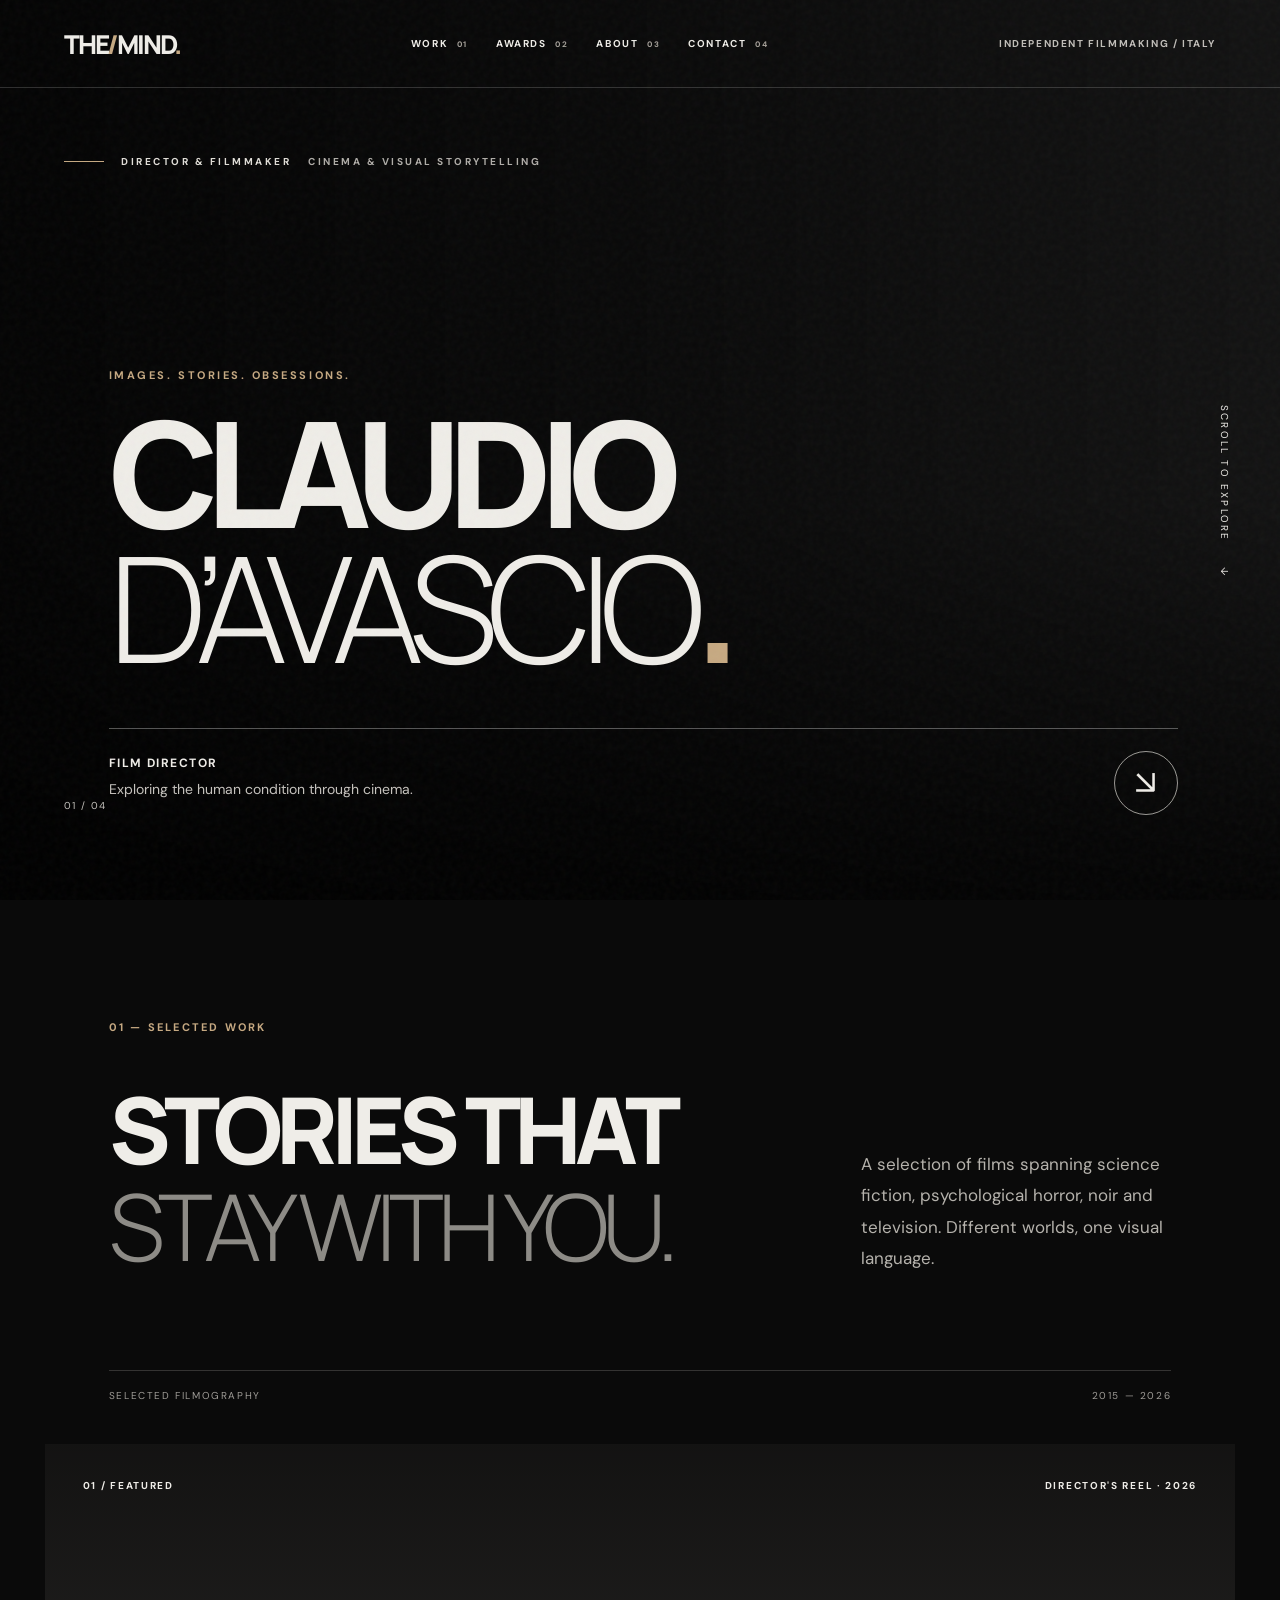
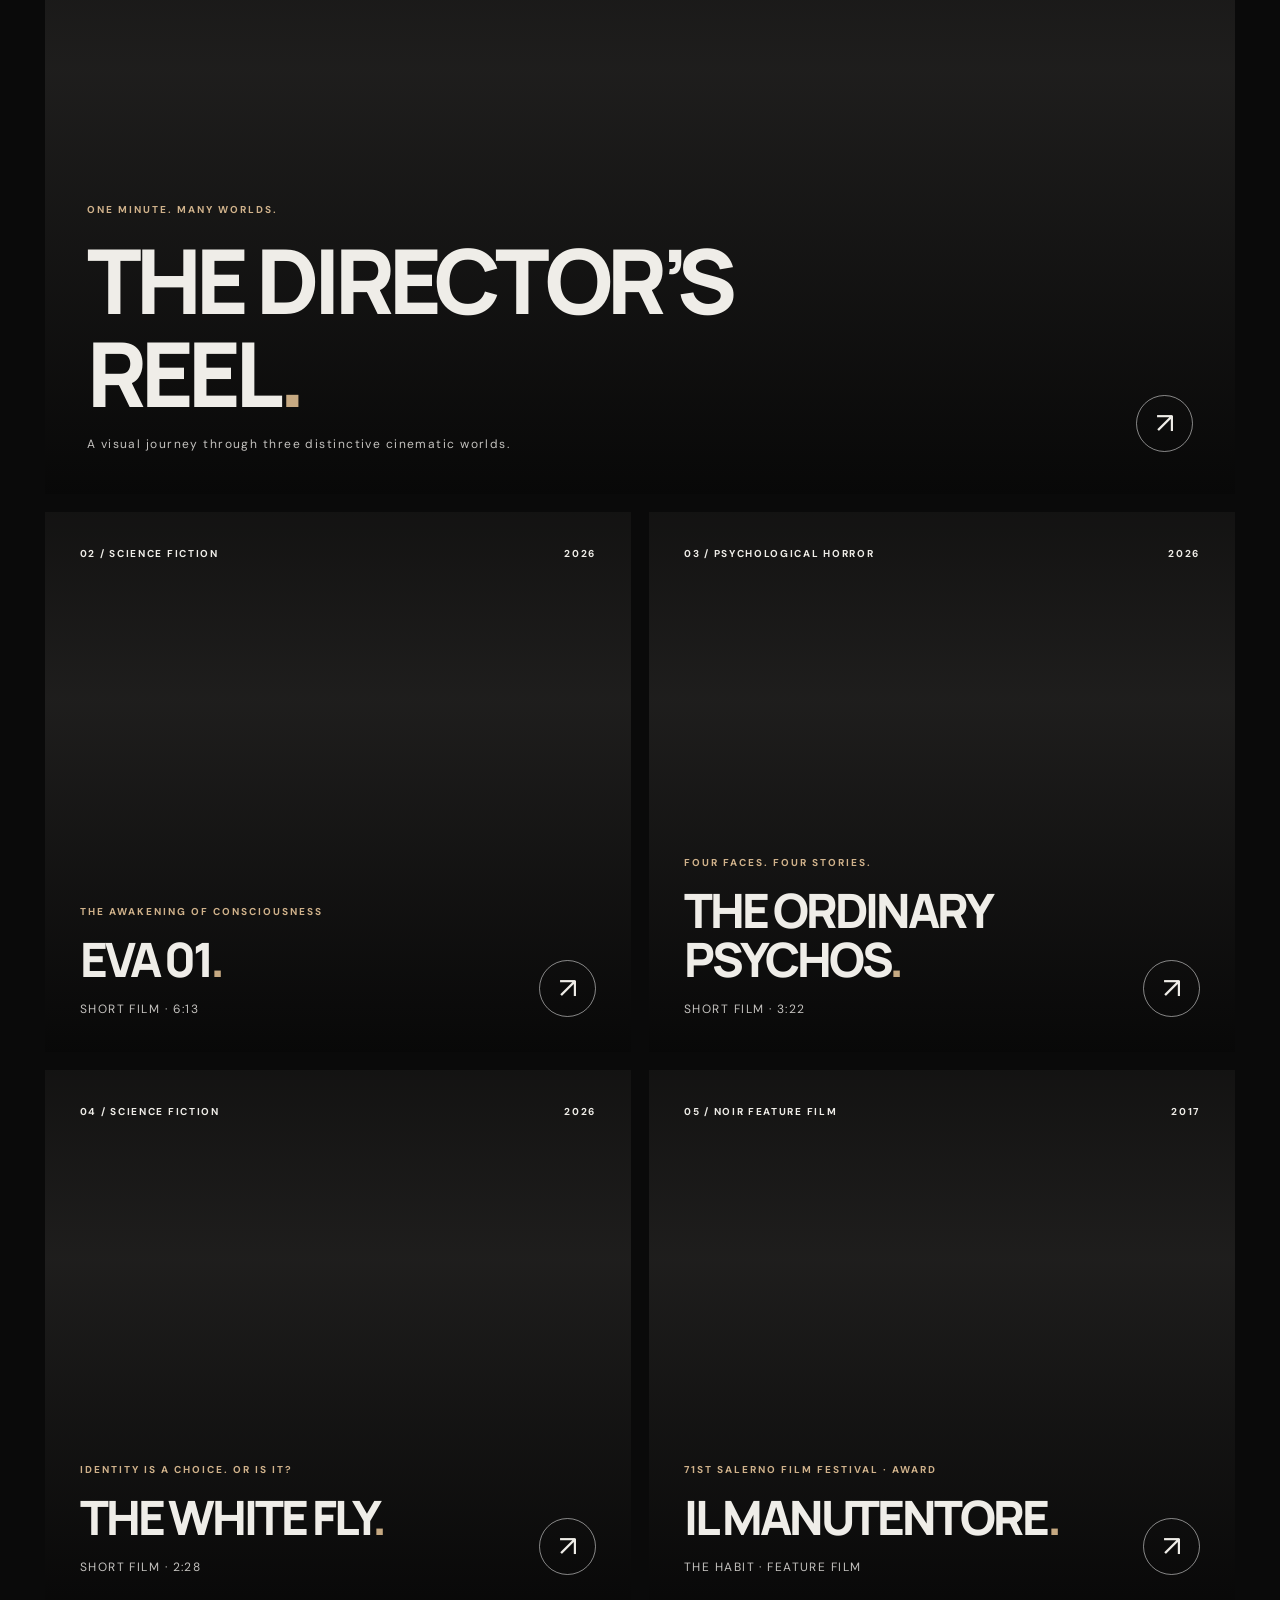
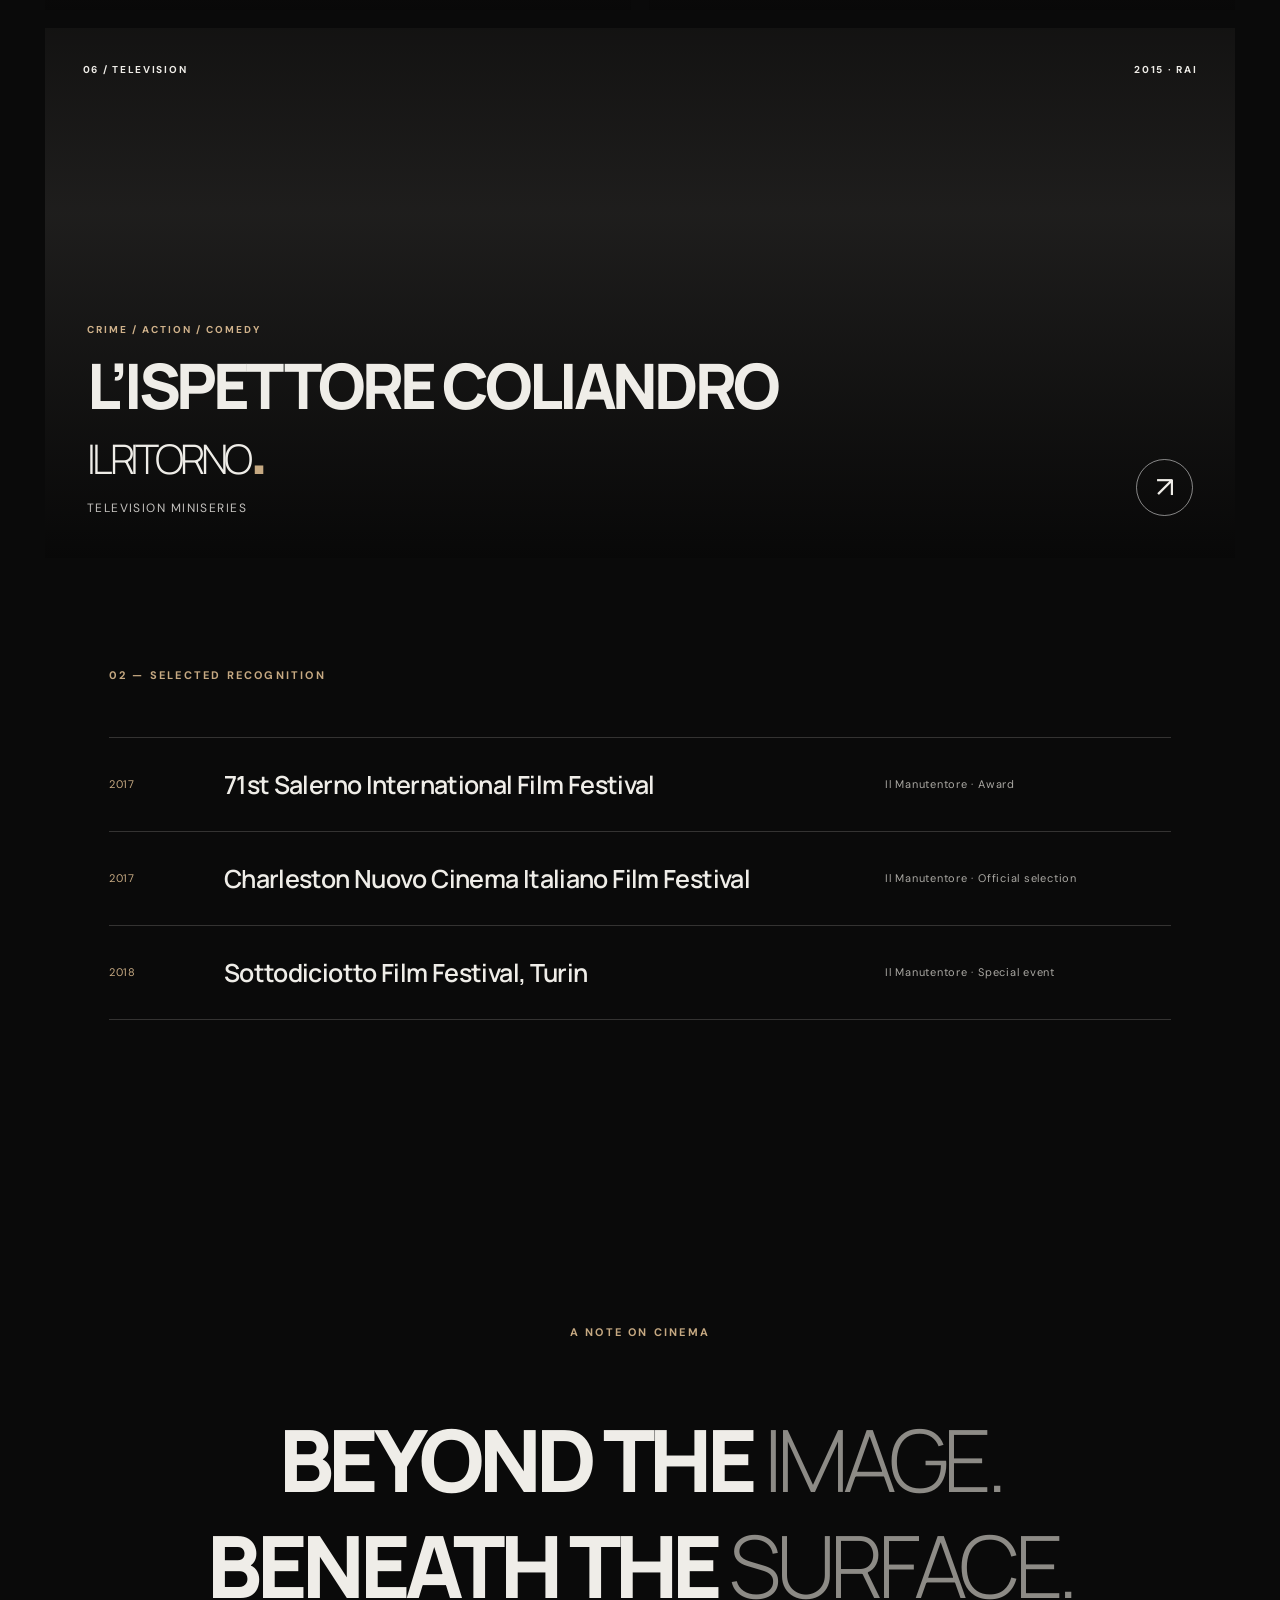
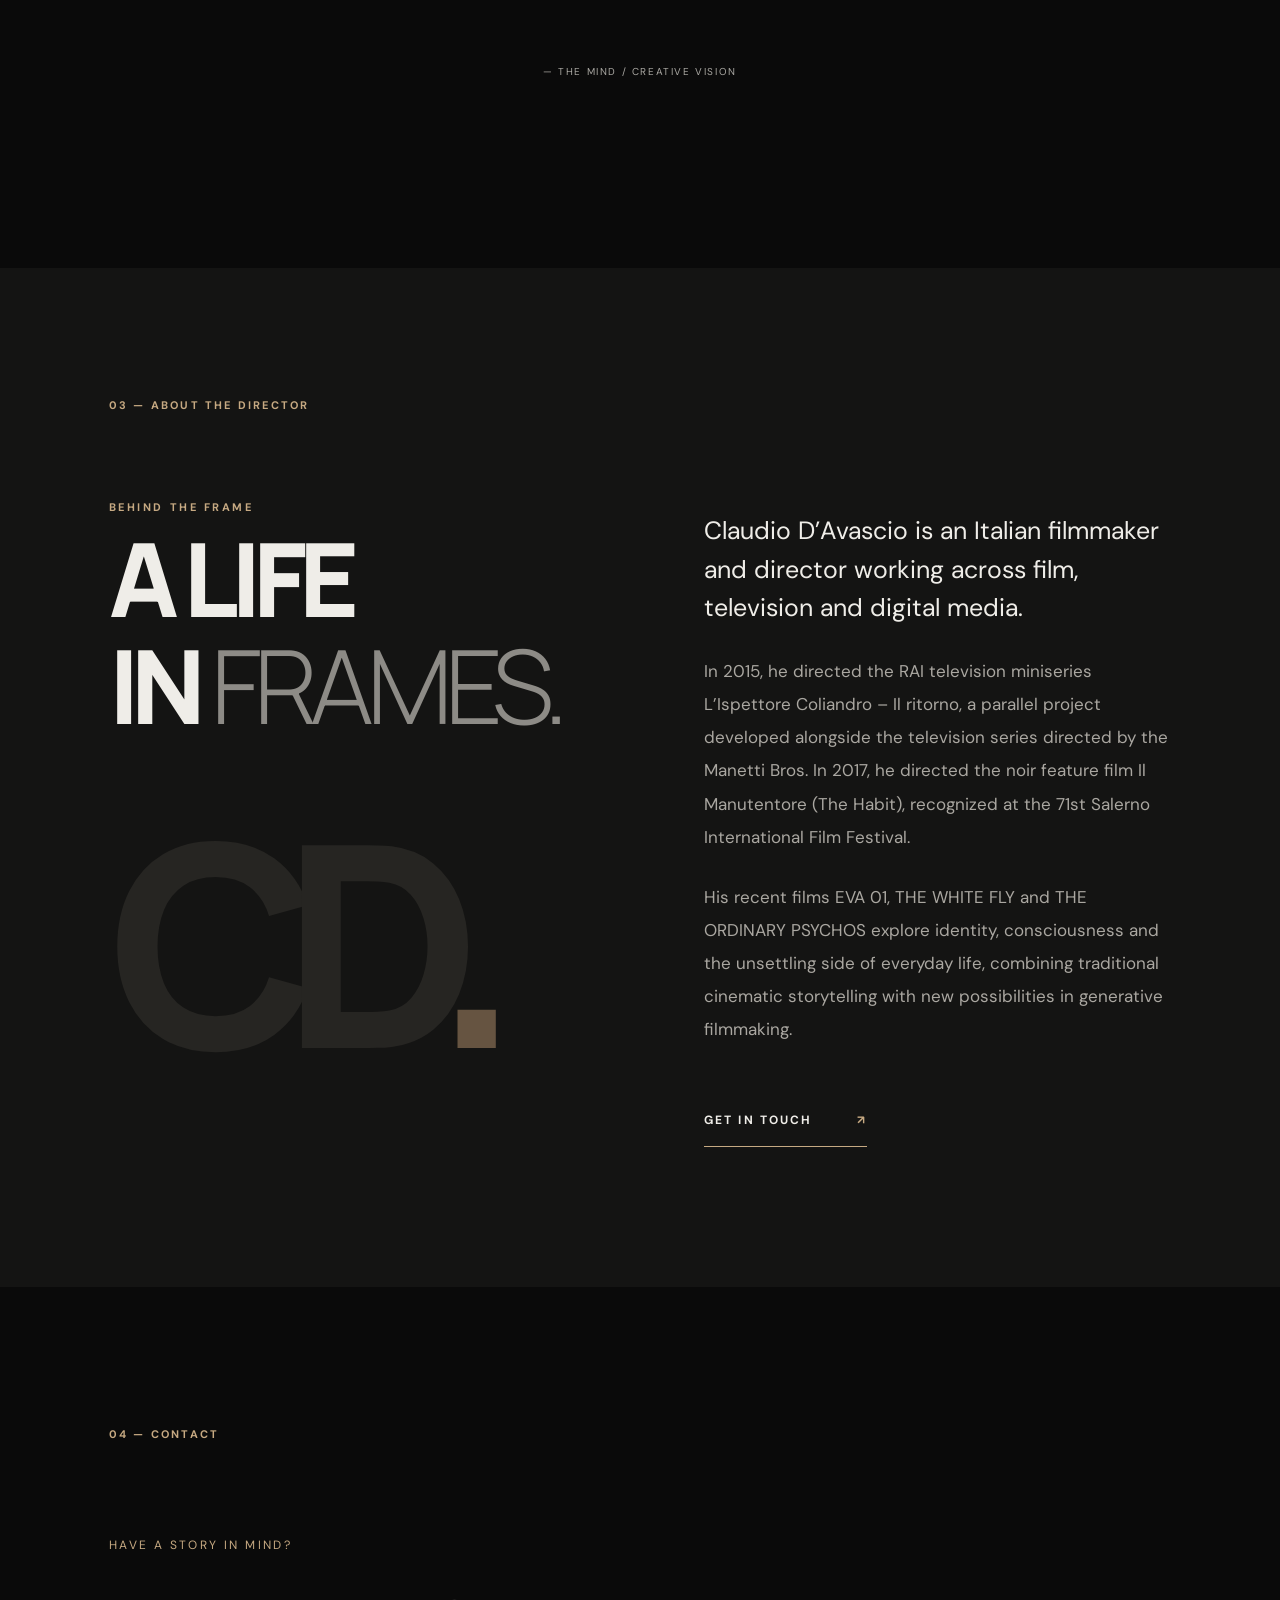
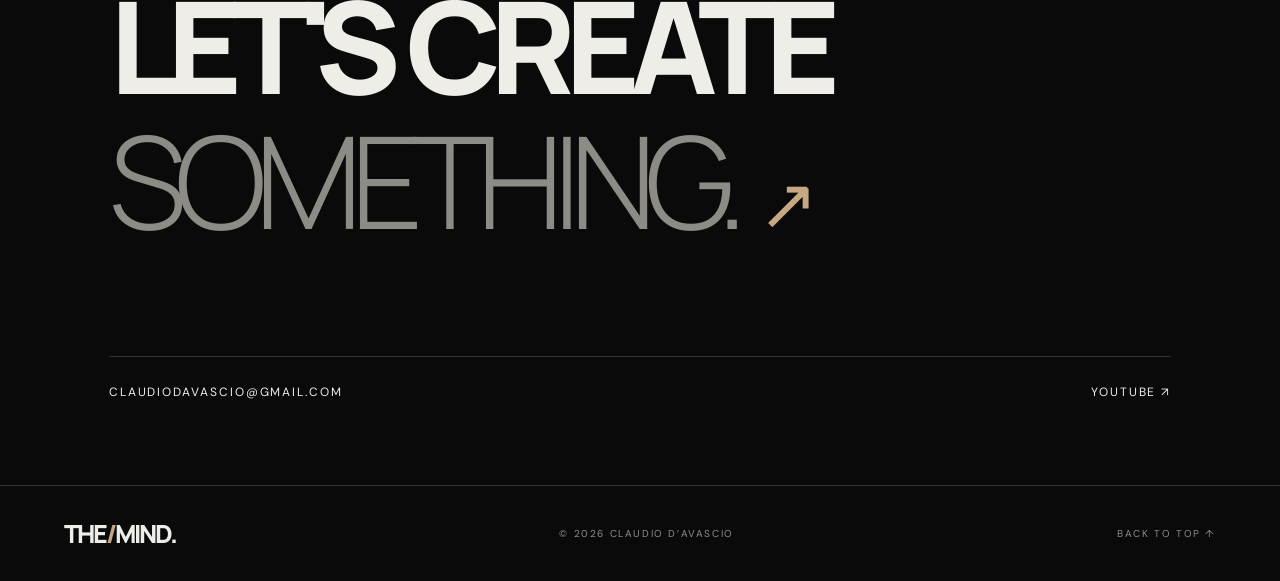
==== index.html @ c4e7673d "Update index.html" ====
<!doctype html>
<html lang="en">
<head>
  <meta charset="utf-8" />
  <meta name="viewport" content="width=device-width, initial-scale=1" />
  <meta name="theme-color" content="#0b0b0b" />
  <meta name="description" content="Claudio D'Avascio — Italian film director. Selected work in film, television and cinematic storytelling." />
  <title>Claudio D'Avascio — Film Director | THE MIND</title>
  <link rel="preconnect" href="https://fonts.googleapis.com" />
  <link rel="preconnect" href="https://fonts.gstatic.com" crossorigin />
  <link href="https://fonts.googleapis.com/css2?family=DM+Sans:wght@300;400;500;600;700&family=Manrope:wght@300;400;500;600;700;800&display=swap" rel="stylesheet" />
  <link rel="stylesheet" href="styles.css" />
  <meta property="og:type" content="website" />
  <meta property="og:title" content="THE MIND — Claudio D'Avascio" />
  <meta property="og:description" content="Independent filmmaking. Selected films and director's reel." />
</head>
<body>
  <div class="grain" aria-hidden="true"></div>
  <header class="site-header" id="top">
    <a class="brand" href="#top" aria-label="Claudio D'Avascio home">THE<span class="brand-mark">/</span>MIND<span class="brand-dot">.</span></a>
    <button class="menu-toggle" aria-label="Open navigation" aria-expanded="false"><span></span><span></span></button>
    <nav class="navigation" aria-label="Main navigation">
      <a href="#work">WORK <span>01</span></a>
      <a href="#recognition">AWARDS <span>02</span></a>
      <a href="#about">ABOUT <span>03</span></a>
      <a href="#contact">CONTACT <span>04</span></a>
    </nav>
    <span class="header-note">INDEPENDENT FILMMAKING / ITALY</span>
  </header>

  <main>
    <section class="hero" aria-labelledby="hero-title">
      <div class="hero-image" data-frame="eva-hero" role="img" aria-label="Frame from EVA 01, a science fiction short film"></div>
      <div class="hero-shade"></div>
      <div class="hero-eyebrow"><span class="line"></span> DIRECTOR & FILMMAKER <span class="eyebrow-year">CINEMA &amp; VISUAL STORYTELLING</span></div>
      <div class="hero-content">
        <p class="hero-kicker reveal">IMAGES. STORIES. OBSESSIONS.</p>
        <h1 id="hero-title" class="reveal">CLAUDIO<br><span>D’AVASCIO</span><i class="hero-period">.</i></h1>
        <div class="hero-bottom reveal">
          <p>FILM DIRECTOR<br><span>Exploring the human condition through cinema.</span></p>
          <a class="circle-link" href="#work" aria-label="Explore selected work">↘</a>
        </div>
      </div>
      <div class="hero-side">SCROLL TO EXPLORE <span>↓</span></div>
      <div class="hero-count">01 / 04</div>
    </section>

    <section class="intro section-pad" id="work">
      <div class="section-index">01 — SELECTED WORK</div>
      <div class="intro-layout">
        <h2 class="big-heading reveal">STORIES THAT<br><em>STAY WITH YOU.</em></h2>
        <p class="intro-copy reveal">A selection of films spanning science fiction, psychological horror, noir and television. Different worlds, one visual language.</p>
      </div>
      <div class="section-meta"><span>SELECTED FILMOGRAPHY</span><span>2015 — 2026</span></div>
    </section>

    <section class="projects" aria-label="Selected films">
      <a class="feature project" data-frame="reel" href="project.html?film=reel" style="--project-image:url('https://i.ytimg.com/vi/iC3-OGKNtAc/maxresdefault.jpg')">
        <div class="project-background"></div>
        <div class="project-overlay"></div>
        <div class="project-top"><span>01 / FEATURED</span><span>DIRECTOR'S REEL · 2026</span></div>
        <div class="project-info">
          <div>
            <span class="project-kicker">ONE MINUTE. MANY WORLDS.</span>
            <h3>THE DIRECTOR’S<br>REEL<span class="project-dot">.</span></h3>
            <p>A visual journey through three distinctive cinematic worlds.</p>
          </div>
          <span class="project-arrow">↗</span>
        </div>
      </a>

      <div class="project-grid">
        <a class="project tile" data-frame="eva-01" href="project.html?film=eva-01" style="--project-image:url('https://i.ytimg.com/vi/UJkLkgeQr0c/maxresdefault.jpg')">
          <div class="project-background"></div><div class="project-overlay"></div>
          <div class="project-top"><span>02 / SCIENCE FICTION</span><span>2026</span></div>
          <div class="project-info"><div><span class="project-kicker">THE AWAKENING OF CONSCIOUSNESS</span><h3>EVA 01<span class="project-dot">.</span></h3><p>SHORT FILM · 6:13</p></div><span class="project-arrow">↗</span></div>
        </a>
        <a class="project tile" data-frame="ordinary-psychos" href="project.html?film=ordinary-psychos" style="--project-image:url('https://i.ytimg.com/vi/dPsmi55fd2c/maxresdefault.jpg')">
          <div class="project-background"></div><div class="project-overlay"></div>
          <div class="project-top"><span>03 / PSYCHOLOGICAL HORROR</span><span>2026</span></div>
          <div class="project-info"><div><span class="project-kicker">FOUR FACES. FOUR STORIES.</span><h3>THE ORDINARY<br>PSYCHOS<span class="project-dot">.</span></h3><p>SHORT FILM · 3:22</p></div><span class="project-arrow">↗</span></div>
        </a>
        <a class="project tile" data-frame="white-fly" href="project.html?film=white-fly" style="--project-image:url('https://i.ytimg.com/vi/kfrlzXpzdL4/maxresdefault.jpg')">
          <div class="project-background"></div><div class="project-overlay"></div>
          <div class="project-top"><span>04 / SCIENCE FICTION</span><span>2026</span></div>
          <div class="project-info"><div><span class="project-kicker">IDENTITY IS A CHOICE. OR IS IT?</span><h3>THE WHITE<br>FLY<span class="project-dot">.</span></h3><p>SHORT FILM · 2:28</p></div><span class="project-arrow">↗</span></div>
        </a>
        <a class="project tile" data-frame="il-manutentore" href="project.html?film=il-manutentore" style="--project-image:url('https://i.ytimg.com/vi/UzfWXocxFrQ/maxresdefault.jpg')">
          <div class="project-background"></div><div class="project-overlay"></div>
          <div class="project-top"><span>05 / NOIR FEATURE FILM</span><span>2017</span></div>
          <div class="project-info"><div><span class="project-kicker">71ST SALERNO FILM FESTIVAL · AWARD</span><h3>IL MANUTENTORE<span class="project-dot">.</span></h3><p>THE HABIT · FEATURE FILM</p></div><span class="project-arrow">↗</span></div>
        </a>
      </div>

      <a class="project television" data-frame="coliandro" href="project.html?film=coliandro" style="--project-image:url('https://i.ytimg.com/vi/qXTFY7rba8M/maxresdefault.jpg')">
        <div class="project-background"></div><div class="project-overlay"></div>
        <div class="project-top"><span>06 / TELEVISION</span><span>2015 · RAI</span></div>
        <div class="project-info"><div><span class="project-kicker">CRIME / ACTION / COMEDY</span><h3>L’ISPETTORE COLIANDRO<br><small>IL RITORNO</small><span class="project-dot">.</span></h3><p>TELEVISION MINISERIES</p></div><span class="project-arrow">↗</span></div>
      </a>
    </section>

    <section class="recognition section-pad" id="recognition">
      <div class="section-index">02 — SELECTED RECOGNITION</div>
      <div class="recognition-list">
        <div><span>2017</span><strong>71st Salerno International Film Festival</strong><span>Il Manutentore · Award</span></div>
        <div><span>2017</span><strong>Charleston Nuovo Cinema Italiano Film Festival</strong><span>Il Manutentore · Official selection</span></div>
        <div><span>2018</span><strong>Sottodiciotto Film Festival, Turin</strong><span>Il Manutentore · Special event</span></div>
      </div>
    </section>

    <section class="manifesto section-pad">
      <span class="section-index">A NOTE ON CINEMA</span>
      <p class="manifesto-text reveal">BEYOND THE <em>IMAGE.</em><br>BENEATH THE <em>SURFACE.</em></p>
      <div class="manifesto-foot">— THE MIND / CREATIVE VISION</div>
    </section>

    <section class="about section-pad" id="about">
      <div class="section-index">03 — ABOUT THE DIRECTOR</div>
      <div class="about-grid">
        <div>
          <p class="eyebrow">BEHIND THE FRAME</p>
          <h2 class="big-heading reveal">A LIFE<br>IN <em>FRAMES.</em></h2>
          <div class="about-monogram">CD<span>.</span></div>
        </div>
        <div class="about-body reveal">
          <p>Claudio D’Avascio is an Italian filmmaker and director working across film, television and digital media.</p>
          <p>In 2015, he directed the RAI television miniseries <i>L’Ispettore Coliandro – Il ritorno</i>, a parallel project developed alongside the television series directed by the Manetti Bros. In 2017, he directed the noir feature film <i>Il Manutentore (The Habit)</i>, recognized at the 71st Salerno International Film Festival.</p>
          <p>His recent films <i>EVA 01</i>, <i>THE WHITE FLY</i> and <i>THE ORDINARY PSYCHOS</i> explore identity, consciousness and the unsettling side of everyday life, combining traditional cinematic storytelling with new possibilities in generative filmmaking.</p>
          <a class="text-link" href="mailto:claudiodavascio@gmail.com">GET IN TOUCH <span>↗</span></a>
        </div>
      </div>
    </section>

    <section class="contact section-pad" id="contact">
      <div class="section-index">04 — CONTACT</div>
      <p class="contact-kicker">HAVE A STORY IN MIND?</p>
      <a href="mailto:claudiodavascio@gmail.com" class="contact-heading reveal">LET'S CREATE<br><em>SOMETHING.</em><span>↗</span></a>
      <div class="contact-bottom">
        <a href="mailto:claudiodavascio@gmail.com">CLAUDIODAVASCIO@GMAIL.COM</a>
        <a href="https://www.youtube.com/watch?v=iC3-OGKNtAc" target="_blank" rel="noopener noreferrer">YOUTUBE ↗</a>
      </div>
    </section>
  </main>

  <footer>
    <a class="footer-brand" href="#top">THE<span>/</span>MIND.</a>
    <span>© <span id="year">2026</span> CLAUDIO D’AVASCIO</span>
    <a href="#top">BACK TO TOP ↑</a>
  </footer>

  
<script src="image-manager.js"></script>
<script src="script.js"></script>
<script src="cms-home.js"></script>
<script src="typography.js"></script>
</body>
</html>
---- styles.css ----
:root{--bg:#0a0a0a;--text:#efede8;--muted:#aaa8a3;--accent:#c6a982;--line:#343332}*{box-sizing:border-box}html{scroll-behavior:smooth}body{margin:0;background:var(--bg);color:var(--text);font-family:'DM Sans',Arial,sans-serif;-webkit-font-smoothing:antialiased}a{color:inherit;text-decoration:none}button{font:inherit}.grain{pointer-events:none;position:fixed;inset:0;z-index:90;opacity:.15;background-image:url("data:image/svg+xml,%3Csvg viewBox='0 0 180 180' xmlns='http://www.w3.org/2000/svg'%3E%3Cfilter id='n'%3E%3CfeTurbulence type='fractalNoise' baseFrequency='.87' numOctaves='3' stitchTiles='stitch'/%3E%3C/filter%3E%3Crect width='100%25' height='100%25' opacity='.25' filter='url(%23n)'/%3E%3C/svg%3E")}.site-header{height:88px;position:absolute;inset:0 0 auto;z-index:20;display:flex;align-items:center;padding:0 5%;border-bottom:1px solid #ffffff2b}.brand,.footer-brand{font-family:Manrope,sans-serif;font-weight:800;letter-spacing:-.085em;font-size:26px}.brand-mark,.brand-dot,.footer-brand span{color:var(--accent)}.navigation{display:flex;gap:44px;margin:auto}.navigation a,.header-note{font-size:10px;letter-spacing:.16em;font-weight:700}.navigation a{transition:color .2s}.navigation a:hover{color:var(--accent)}.navigation a span{font-size:8px;color:#a6a19a;margin-left:5px}.header-note{color:#c1beb9}.menu-toggle{display:none}.hero{min-height:740px;height:100svh;position:relative;overflow:hidden;background:#151515}.hero-image{position:absolute;inset:0;background-image:url('https://i.ytimg.com/vi/UJkLkgeQr0c/maxresdefault.jpg');background-size:cover;background-position:center 37%;filter:grayscale(.7) contrast(1.15) brightness(.5);transform:scale(1.04);animation:heroFloat 16s ease-out both}.hero-shade{position:absolute;inset:0;background:linear-gradient(90deg,rgba(0,0,0,.81) 0%,rgba(0,0,0,.55) 48%,rgba(0,0,0,.11) 100%),linear-gradient(0deg,rgba(0,0,0,.76),transparent 44%)}.hero-eyebrow{position:absolute;top:155px;left:5%;display:flex;align-items:center;gap:17px;font-size:10px;letter-spacing:.25em;font-weight:700;color:#e1ded8}.hero-eyebrow .line{display:block;width:40px;height:1px;background:var(--accent)}.eyebrow-year{color:#b0ada8}.hero-content{position:absolute;left:8.5%;right:8%;bottom:9.5%}.hero-kicker,.eyebrow{font-size:11px;letter-spacing:.23em;font-weight:700;color:var(--accent)}h1,h2,h3,p{margin-top:0}.hero h1{font-family:Manrope,sans-serif;font-size:clamp(72px,11.5vw,190px);font-weight:800;letter-spacing:-.095em;line-height:.92;margin:22px 0 53px}.hero h1 span{font-weight:300;letter-spacing:-.075em}.hero-period,.project-dot{color:var(--accent);font-style:normal}.hero-bottom{display:flex;justify-content:space-between;align-items:end;border-top:1px solid #ffffff52;padding-top:22px}.hero-bottom p{font-size:12px;letter-spacing:.12em;font-weight:700;line-height:2}.hero-bottom p span{font-weight:400;color:#c6c3be;letter-spacing:0;font-size:14px}.circle-link{width:64px;height:64px;border:1px solid #f3f0e8a0;border-radius:50%;display:grid;place-items:center;font-size:34px;transition:background .25s,color .25s}.circle-link:hover{background:var(--text);color:#111}.hero-side{position:absolute;right:3.8%;top:45%;writing-mode:vertical-rl;font-size:10px;letter-spacing:.22em}.hero-side span{padding-top:20px}.hero-count{position:absolute;bottom:9.8%;left:5%;font-size:10px;letter-spacing:.14em;color:#c6c3be}.section-pad{padding:120px 8.5%}.section-index{font-size:11px;letter-spacing:.2em;font-weight:700;color:var(--accent)}.intro{padding-bottom:42px}.intro-layout{display:flex;justify-content:space-between;align-items:end;gap:8%;margin:47px 0 95px}.big-heading{font:800 clamp(49px,7.2vw,112px)/1.05 Manrope,sans-serif;letter-spacing:-.075em;margin:0}.big-heading em,.manifesto em,.contact-heading em{font-weight:300;font-style:normal;color:#8d8b86}.intro-copy{font-size:17px;line-height:1.85;color:#b5b2ac;max-width:310px;margin:0}.section-meta{border-top:1px solid var(--line);display:flex;justify-content:space-between;padding-top:18px;font-size:10px;letter-spacing:.16em;color:#9f9c97}.projects{padding:0 3.5%}.project{position:relative;display:block;overflow:hidden;background:#242322;isolation:isolate;min-height:500px}.project-background{position:absolute;inset:0;background-image:var(--project-image);background-size:cover;background-position:center;filter:grayscale(.55) brightness(.63) contrast(1.12);transition:transform .8s cubic-bezier(.2,.7,.1,1),filter .6s;z-index:-2}.project:hover .project-background{transform:scale(1.045);filter:grayscale(.18) brightness(.68) contrast(1.05)}.project-overlay{position:absolute;inset:0;background:linear-gradient(0deg,#060606ec 0%,#08080835 65%,#0007 100%);z-index:-1}.project-top{position:absolute;top:35px;left:38px;right:38px;display:flex;justify-content:space-between;font-size:10px;font-weight:700;letter-spacing:.17em}.project-info{position:absolute;bottom:42px;left:42px;right:42px;display:flex;align-items:end;justify-content:space-between}.project-kicker{color:#d0b28b;font-size:10px;letter-spacing:.2em;font-weight:700}.project-info h3{font:800 clamp(32px,4.9vw,73px)/1.04 Manrope,sans-serif;letter-spacing:-.065em;margin:15px 0 16px}.project-info p{font-size:12px;letter-spacing:.12em;color:#c4c2bf;margin:0}.project-arrow{display:grid;place-items:center;border:1px solid #ffffff80;border-radius:50%;width:57px;height:57px;font-size:29px;transition:background .2s,color .2s;flex-shrink:0}.project:hover .project-arrow{background:#f4f1eb;color:#121212}.feature{height:650px;margin-bottom:18px}.feature .project-info h3{font-size:clamp(53px,7vw,108px)}.project-grid{display:grid;grid-template-columns:1fr 1fr;gap:18px}.tile{height:540px}.tile .project-info h3{font-size:clamp(30px,3.7vw,58px)}.tile .project-info{bottom:35px;left:35px;right:35px}.tile .project-top{left:35px;right:35px}.television{height:530px;margin-top:18px}.television .project-info h3 small{font-size:.65em;font-weight:300}.manifesto{text-align:center;padding-top:185px;padding-bottom:190px}.manifesto-text{font:800 clamp(34px,5.7vw,86px)/1.24 Manrope,sans-serif;letter-spacing:-.065em;margin:65px 0 46px}.manifesto-foot{font-size:10px;letter-spacing:.16em;color:var(--muted)}.about{background:#141413;padding-top:130px;padding-bottom:140px}.about-grid{display:grid;grid-template-columns:1fr 1fr;gap:12%;margin-top:88px}.about-grid .big-heading{font-size:clamp(61px,8vw,119px)}.about-monogram{font:800 clamp(160px,22vw,330px)/1 Manrope,sans-serif;color:#262522;letter-spacing:-.13em;margin-top:60px}.about-monogram span{color:#665441}.about-body{padding-top:12px}.about-body p{color:#aaa7a1;line-height:1.95;font-size:17px;margin-bottom:27px}.about-body p:first-child{font-size:25px;line-height:1.55;color:#efede8}.about-body i{color:#e5dfd5}.text-link{display:inline-flex;gap:44px;border-bottom:1px solid var(--accent);font-size:12px;font-weight:700;letter-spacing:.18em;padding:18px 0;margin-top:20px}.text-link span{color:var(--accent)}.contact{padding-top:140px;padding-bottom:85px}.contact-kicker{margin:96px 0 25px;font-size:12px;color:var(--accent);letter-spacing:.2em}.contact-heading{display:block;font:800 clamp(65px,10vw,160px)/1.06 Manrope,sans-serif;letter-spacing:-.085em}.contact-heading em{transition:color .3s}.contact-heading:hover em{color:var(--accent)}.contact-heading>span{font:300 .56em Manrope,sans-serif;color:var(--accent);margin-left:22px}.contact-bottom{display:flex;justify-content:space-between;gap:20px;border-top:1px solid var(--line);margin-top:105px;padding-top:27px;font-size:12px;letter-spacing:.16em}footer{padding:30px 5%;display:flex;justify-content:space-between;align-items:center;gap:20px;border-top:1px solid var(--line)}footer>span,footer>a:last-child{font-size:10px;letter-spacing:.16em;color:#918e89}.footer-brand{font-size:25px}.reveal{opacity:0;transform:translateY(20px);transition:opacity .8s ease,transform .8s ease}.reveal.visible{opacity:1;transform:none}@keyframes heroFloat{from{transform:scale(1.08)}to{transform:scale(1)}}@media(max-width:900px){.header-note{display:none}.navigation{margin-left:auto;margin-right:0}.site-header{height:76px}.hero h1{font-size:clamp(62px,11vw,120px)}.hero-content{left:7%;right:7%}.hero-count,.hero-side{display:none}.intro-layout{display:block}.intro-copy{margin-top:42px}.tile{height:410px}.tile .project-info h3{font-size:clamp(30px,4.5vw,45px)}.project-top{font-size:9px}.about-grid{gap:6%}.about-body p{font-size:15px}.about-body p:first-child{font-size:21px}}@media(max-width:620px){.site-header{padding:0 6%}.brand{font-size:25px}.menu-toggle{display:flex;flex-direction:column;justify-content:center;gap:7px;width:45px;height:45px;border:0;background:transparent;margin-left:auto;cursor:pointer}.menu-toggle span{height:1px;background:white;width:28px}.navigation{display:none;position:absolute;top:76px;left:0;right:0;background:#101010;padding:26px 6%;border-bottom:1px solid #444;flex-direction:column;gap:25px}.navigation.open{display:flex}.hero{min-height:630px;height:94svh}.hero-image{background-position:55% center}.hero-shade{background:linear-gradient(0deg,#000c,transparent 90%),linear-gradient(90deg,#000b,#0002)}.hero-eyebrow{top:125px;left:7%;font-size:9px}.eyebrow-year{display:none}.hero-content{bottom:9%}.hero h1{font-size:clamp(48px,12.4vw,77px);letter-spacing:-.08em;margin-bottom:30px}.hero-kicker{font-size:9px}.hero-bottom p{font-size:10px}.hero-bottom p span{font-size:12px}.circle-link{width:49px;height:49px;font-size:26px}.section-pad{padding:85px 7%}.intro{padding-bottom:35px}.intro-layout{margin:39px 0 70px}.big-heading{font-size:clamp(44px,11vw,70px)}.intro-copy{font-size:15px}.projects{padding:0 3%}.project-grid{grid-template-columns:1fr;gap:12px}.feature{height:510px;margin-bottom:12px}.tile{height:430px}.television{height:420px;margin-top:12px}.project-top{left:23px!important;right:23px!important;top:24px;font-size:8px}.project-info{left:24px!important;right:24px!important;bottom:27px!important}.feature .project-info h3{font-size:clamp(44px,10vw,66px)}.project-info h3,.tile .project-info h3{font-size:clamp(35px,9vw,51px)}.project-kicker{font-size:8px}.project-info p{font-size:10px}.project-arrow{width:44px;height:44px;font-size:22px}.manifesto{padding-top:120px;padding-bottom:125px}.manifesto-text{font-size:clamp(33px,8vw,50px);margin:50px 0}.about-grid{display:block;margin-top:57px}.about-monogram{display:none}.about-body{margin-top:55px}.contact-kicker{margin-top:65px}.contact-heading{font-size:clamp(45px,10vw,78px)}.contact-heading>span{margin-left:6px}.contact-bottom{flex-direction:column;margin-top:75px;font-size:11px}footer{flex-wrap:wrap;padding:26px 7%}footer>span{order:3;width:100%}}@media(prefers-reduced-motion:reduce){*,*::before,*::after{scroll-behavior:auto!important;animation:none!important;transition:none!important}.reveal{opacity:1;transform:none}}

/* V2: refined details and recognition */
.navigation{gap:28px}.recognition{padding-top:110px;padding-bottom:115px}.recognition-list{margin-top:55px;border-top:1px solid var(--line)}.recognition-list>div{display:grid;grid-template-columns:90px 1fr minmax(190px,.45fr);align-items:center;gap:25px;border-bottom:1px solid var(--line);padding:29px 0}.recognition-list strong{font:600 clamp(17px,2vw,25px)/1.4 Manrope,sans-serif;letter-spacing:-.025em}.recognition-list span{font-size:11px;letter-spacing:.07em;color:var(--muted)}.recognition-list>div>span:first-child{color:var(--accent)}
.project-body{background:#0d0d0d}.project-page-hero{min-height:73svh;position:relative;display:flex;align-items:end;padding:170px 8.5% 90px;isolation:isolate;overflow:hidden}.project-page-hero:before{content:'';position:absolute;inset:0;background-image:var(--project-image);background-size:cover;background-position:center;filter:grayscale(.35) brightness(.6);z-index:-2}.project-page-hero:after{content:'';position:absolute;inset:0;background:linear-gradient(0deg,#0d0d0d 0%,#0008 65%,#0004);z-index:-1}.project-page-hero h1{font:800 clamp(50px,9vw,132px)/.99 Manrope,sans-serif;letter-spacing:-.078em;max-width:1200px;margin:25px 0}.project-page-label{color:var(--accent);font-size:11px;letter-spacing:.22em;font-weight:700}.project-page-details{display:grid;grid-template-columns:1fr 1fr;gap:14%;padding:100px 8.5% 135px}.project-page-details h2{font:800 clamp(28px,4vw,62px)/1.06 Manrope,sans-serif;letter-spacing:-.05em}.project-page-details p{font-size:17px;color:#b7b4ad;line-height:1.9}.project-facts{display:grid;grid-template-columns:1fr 1fr;gap:24px;margin-top:45px}.project-facts div{border-top:1px solid var(--line);padding-top:15px}.project-facts dt{font-size:10px;letter-spacing:.18em;color:var(--accent);margin-bottom:10px}.project-facts dd{margin:0;font-size:15px}.watch-link{display:inline-flex;gap:30px;align-items:center;margin-top:36px;padding:19px 26px;border:1px solid var(--accent);font-size:12px;letter-spacing:.15em;font-weight:700;transition:background .2s,color .2s}.watch-link:hover{background:var(--accent);color:#111}.back-link{font-size:11px;letter-spacing:.13em;color:var(--accent);display:inline-block;margin-top:40px}.back-link:hover{text-decoration:underline}.project-page-header{position:absolute}.project-page-header .navigation{margin-right:0}.project-page-header .navigation a{white-space:nowrap}
@media(max-width:900px){.navigation{gap:18px}.recognition-list>div{grid-template-columns:65px 1fr;gap:15px}.recognition-list>div>span:last-child{grid-column:2}.project-page-details{gap:7%}}@media(max-width:620px){.recognition{padding-top:85px;padding-bottom:85px}.recognition-list>div{grid-template-columns:52px 1fr;padding:23px 0}.project-page-hero{min-height:65svh;padding:170px 7% 70px}.project-page-hero h1{font-size:clamp(42px,12vw,75px);overflow-wrap:break-word}.project-page-details{display:block;padding:70px 7% 90px}.project-page-details>div+div{margin-top:42px}.project-page-details p{font-size:15px}.project-facts{gap:14px}.project-page-header .navigation{margin:0}}
:focus-visible{outline:2px solid var(--accent);outline-offset:4px}

/* V3 — Image art direction: subtle grading, improved framing and legibility.
   Custom film stills, when supplied, override remote YouTube fallback images. */
.hero-image{filter:grayscale(.32) saturate(.83) contrast(1.08) brightness(.59);background-position:center 34%}
.project-background{filter:saturate(.76) contrast(1.07) brightness(.88);transition:transform .8s cubic-bezier(.2,.7,.2,1),filter .8s ease}
.project:hover .project-background{filter:saturate(.92) contrast(1.07) brightness(.96)}
.project[data-frame="eva-01"] .project-background{background-position:52% 32%}
.project[data-frame="ordinary-psychos"] .project-background{background-position:50% 30%}
.project[data-frame="white-fly"] .project-background{background-position:50% 48%}
.project[data-frame="il-manutentore"] .project-background{background-position:50% 35%}
.project[data-frame="coliandro"] .project-background{background-position:50% 35%}
.project[data-frame="reel"] .project-background{background-position:50% 42%}
.project-page-hero:before{filter:saturate(.8) contrast(1.12) brightness(.6)}
@media(max-width:620px){.hero-image{background-position:52% 34%}.project-background{background-position:center center}}
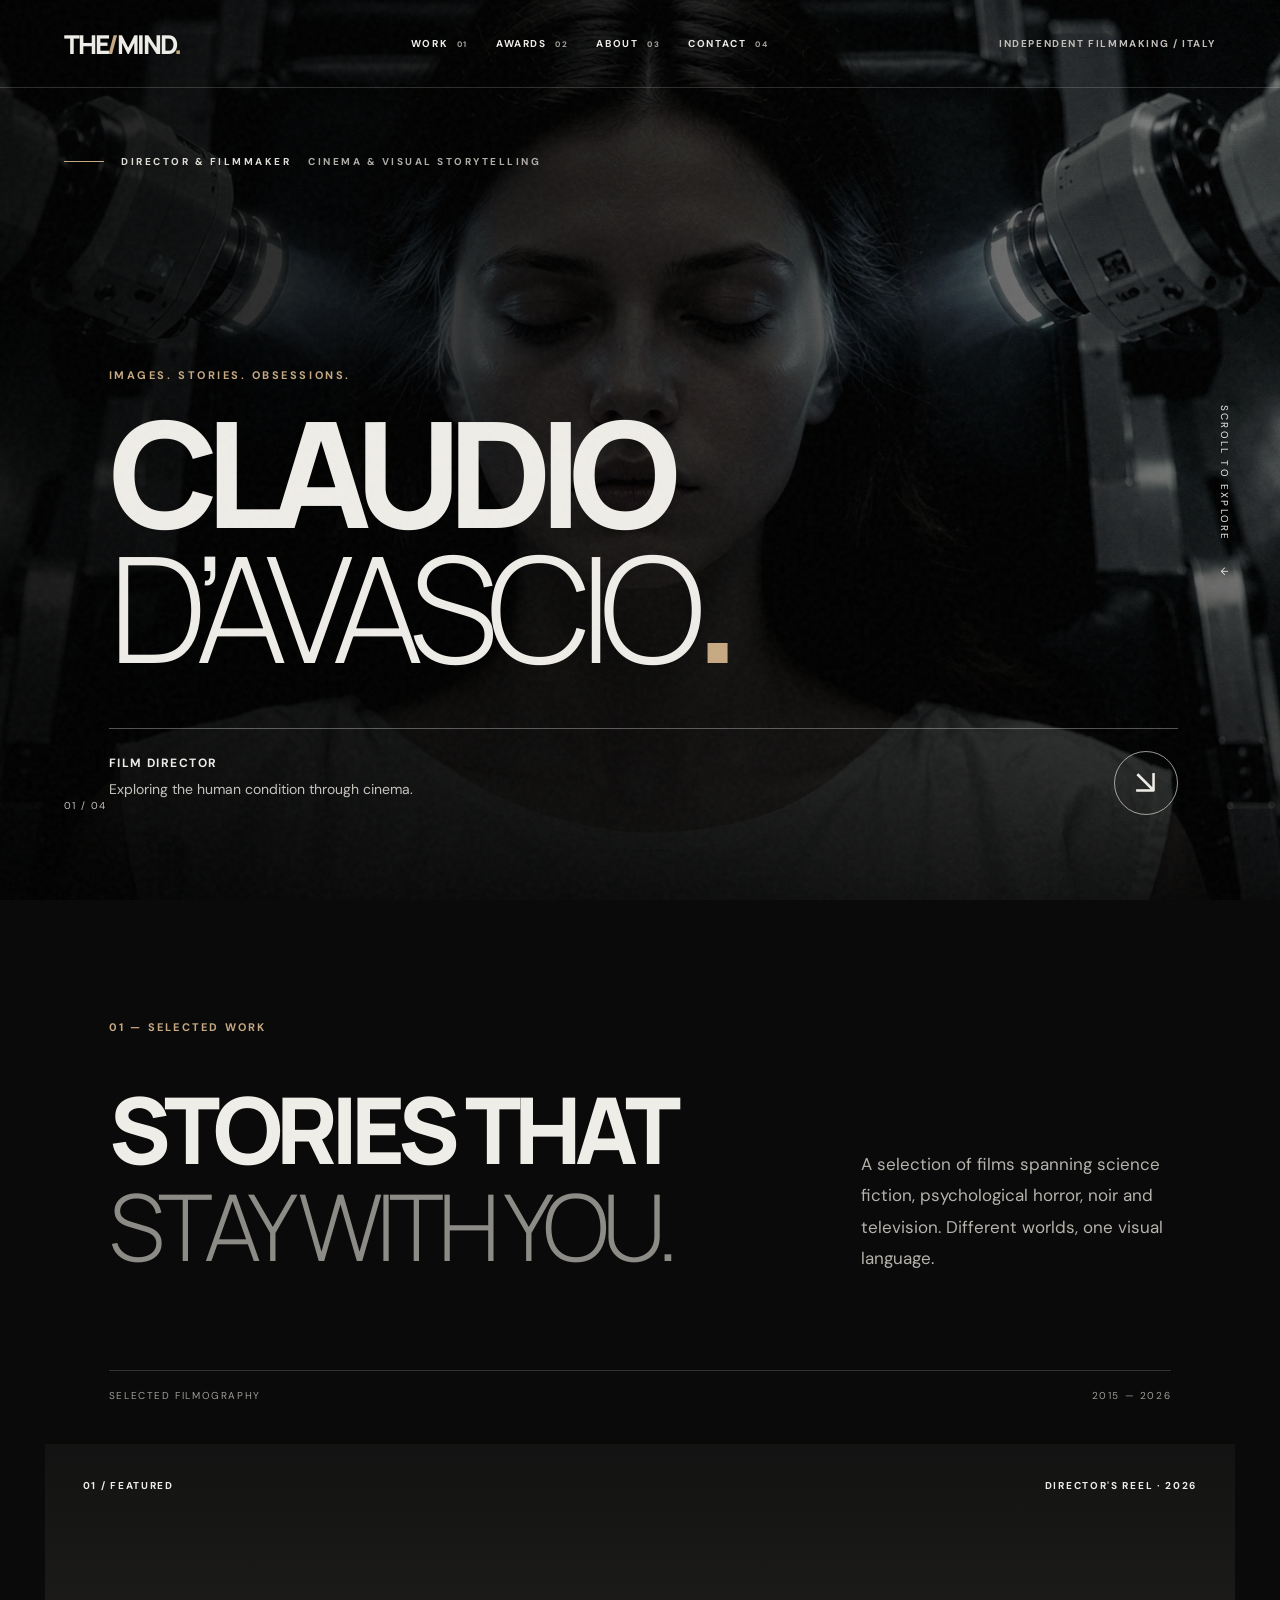
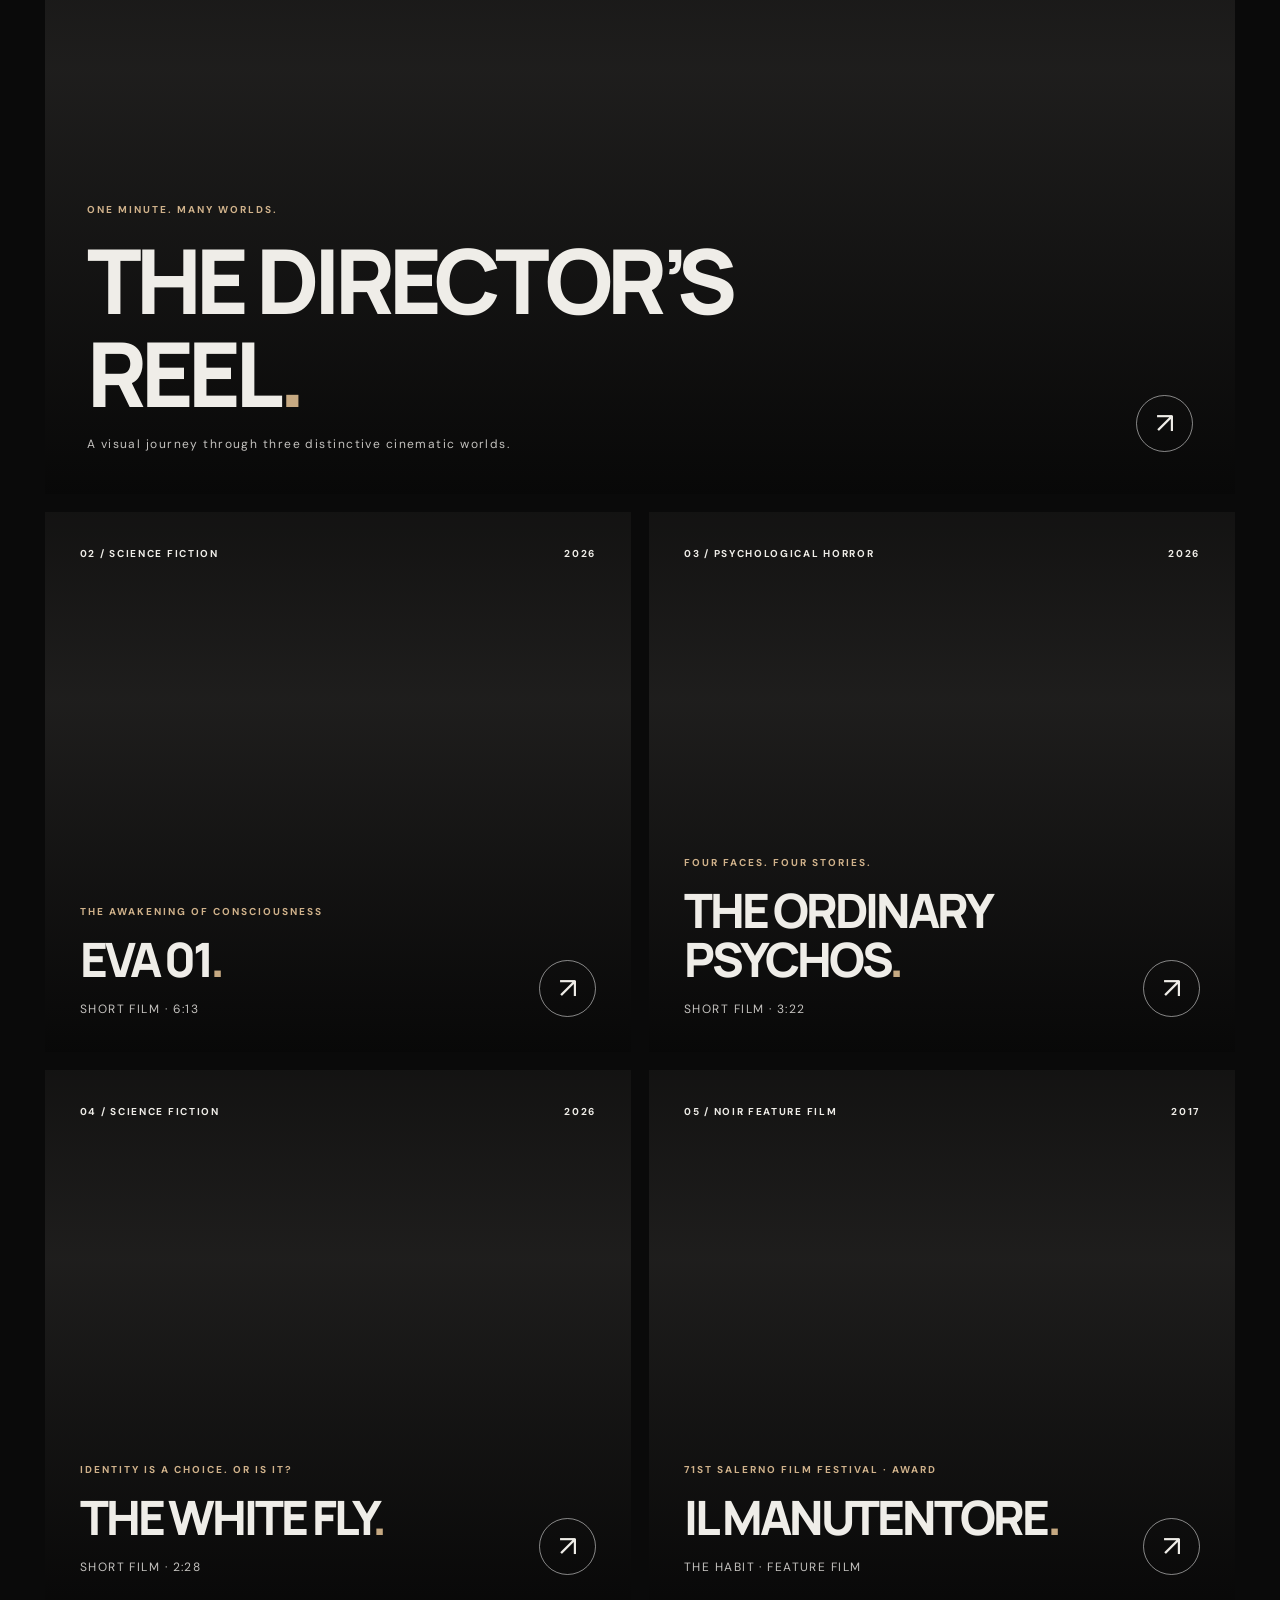
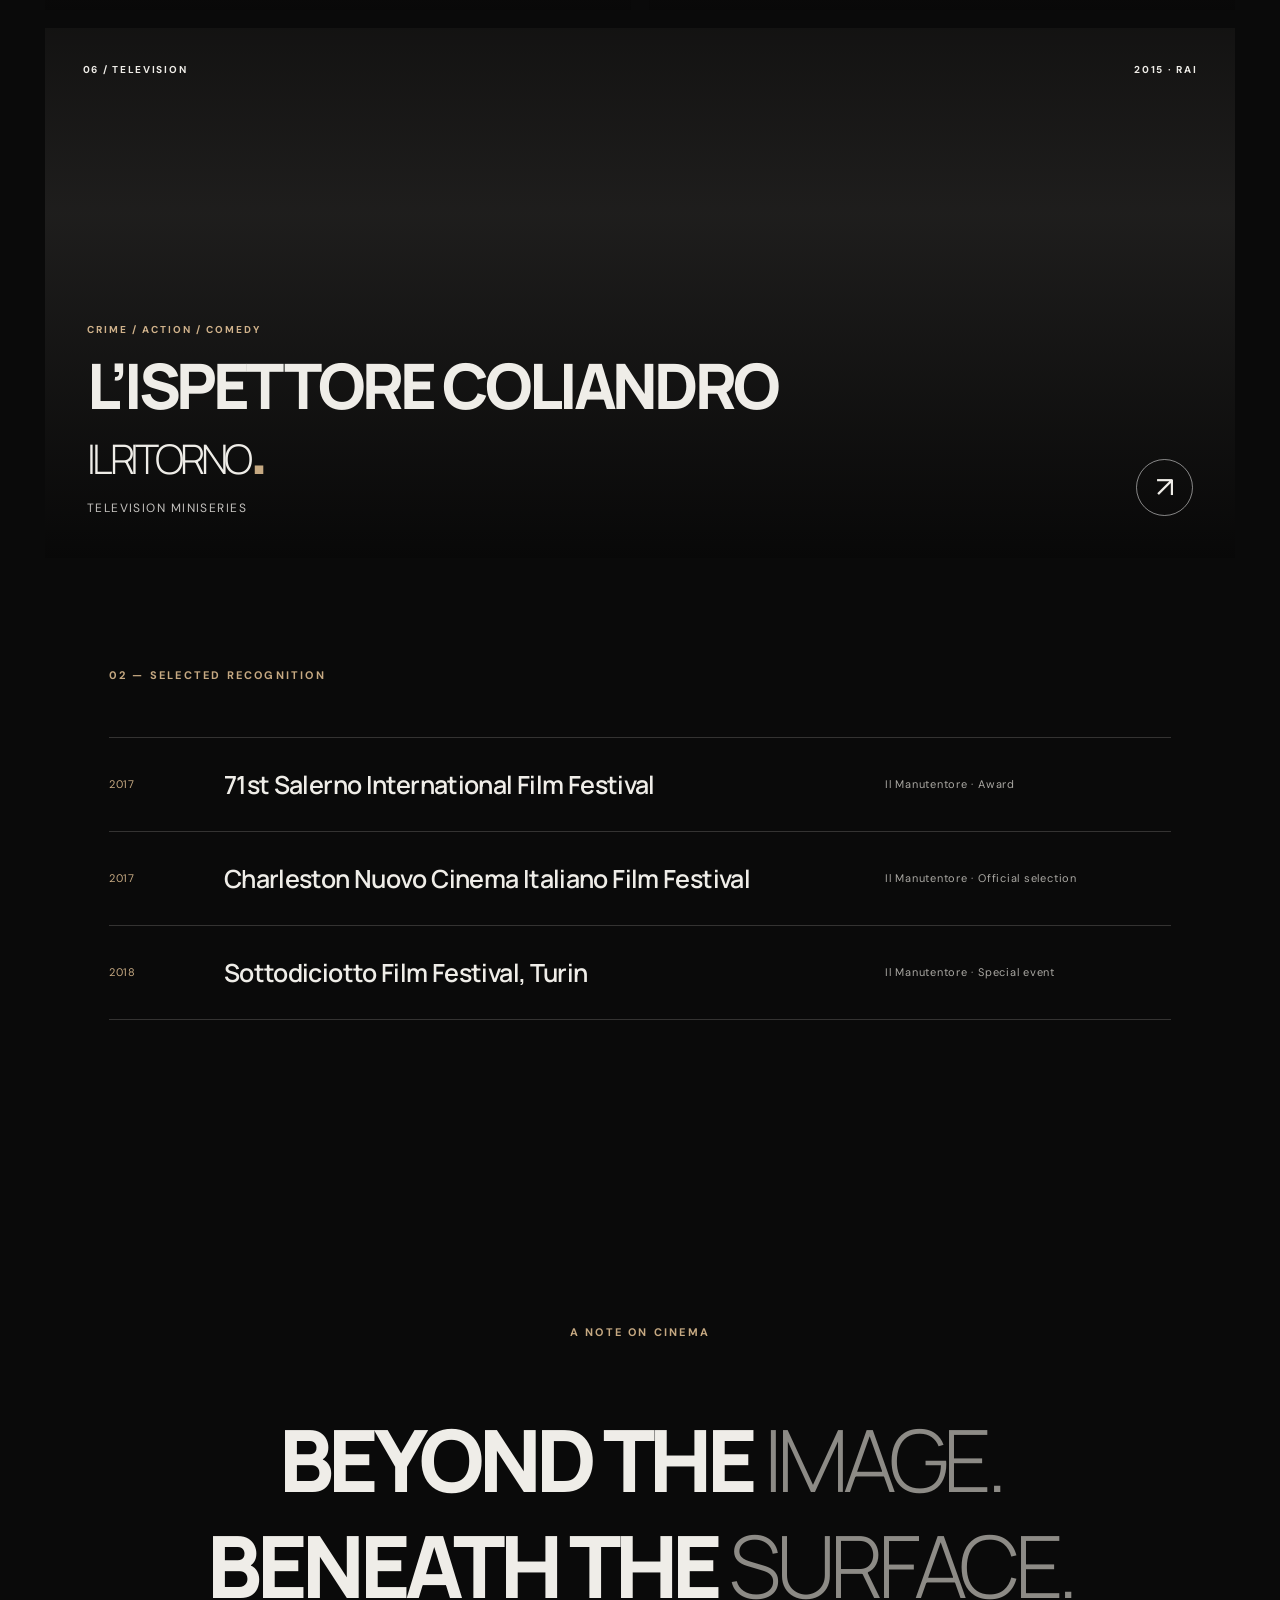
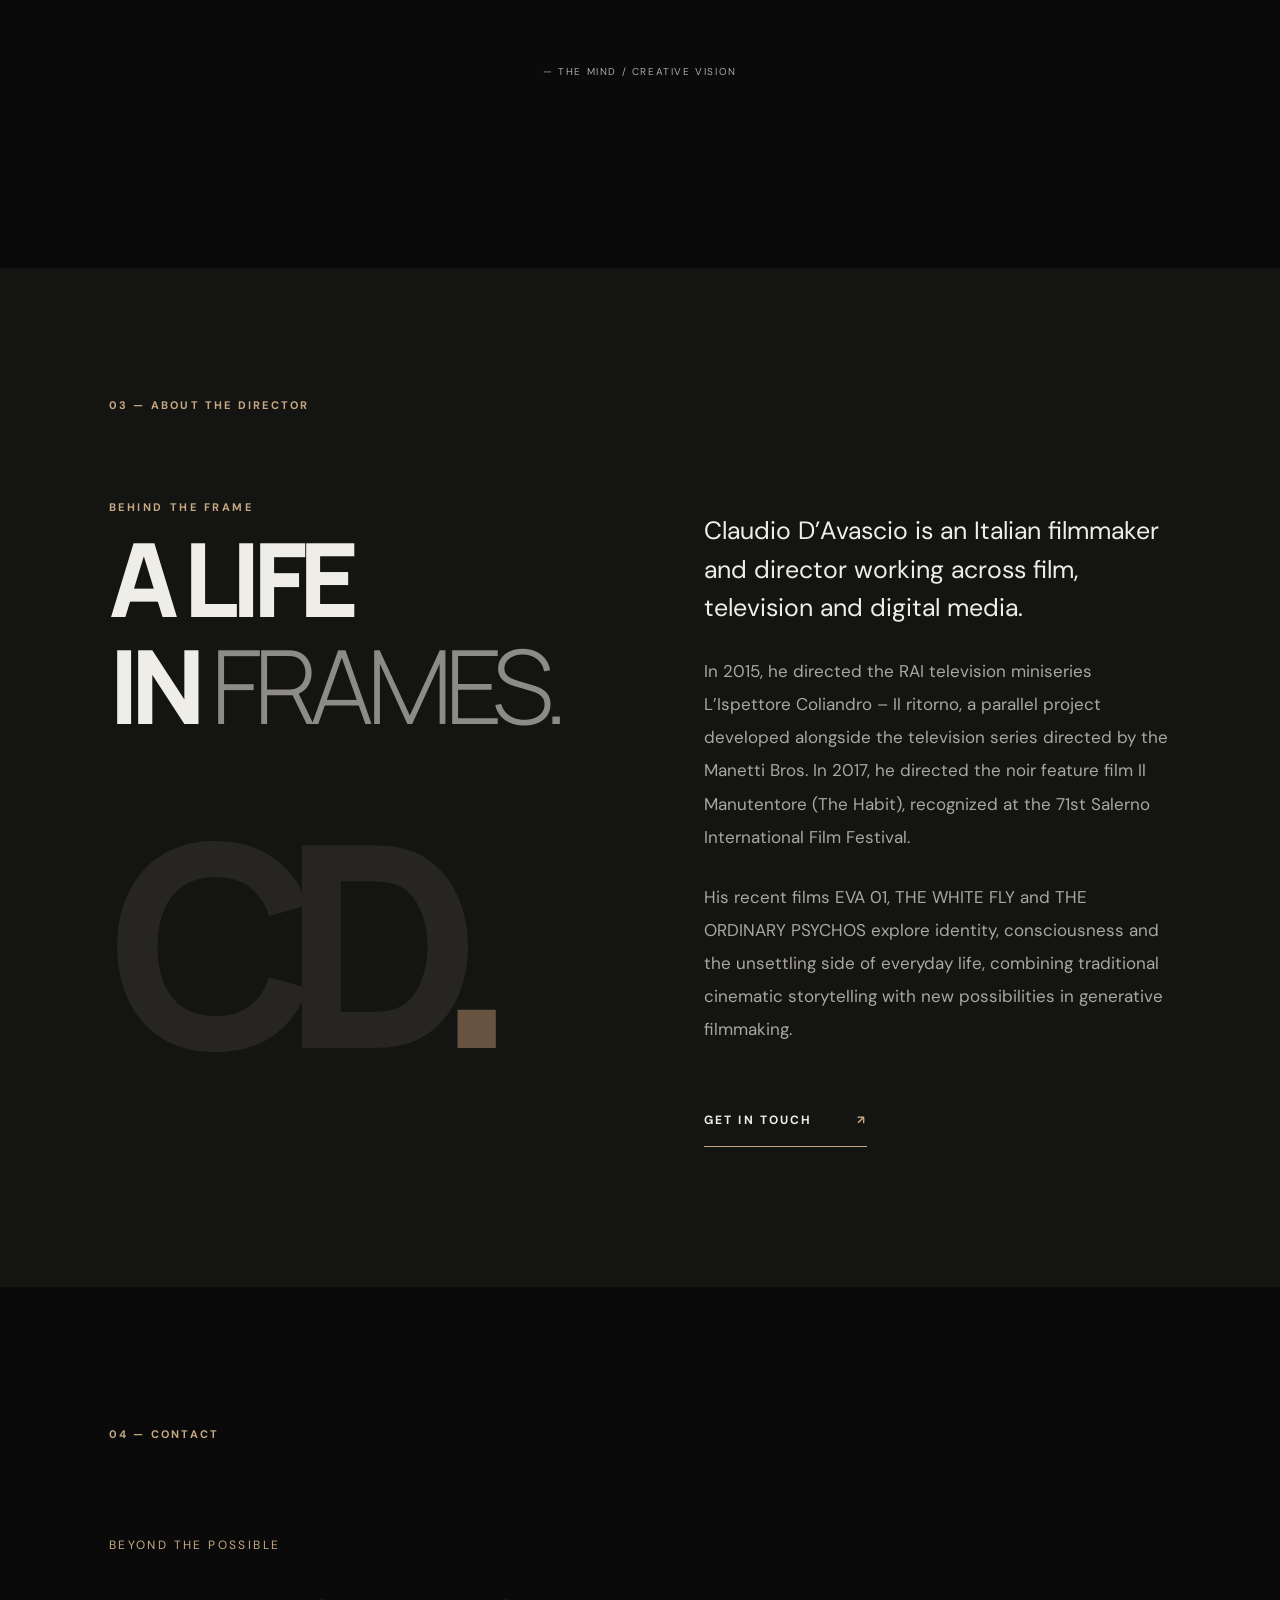
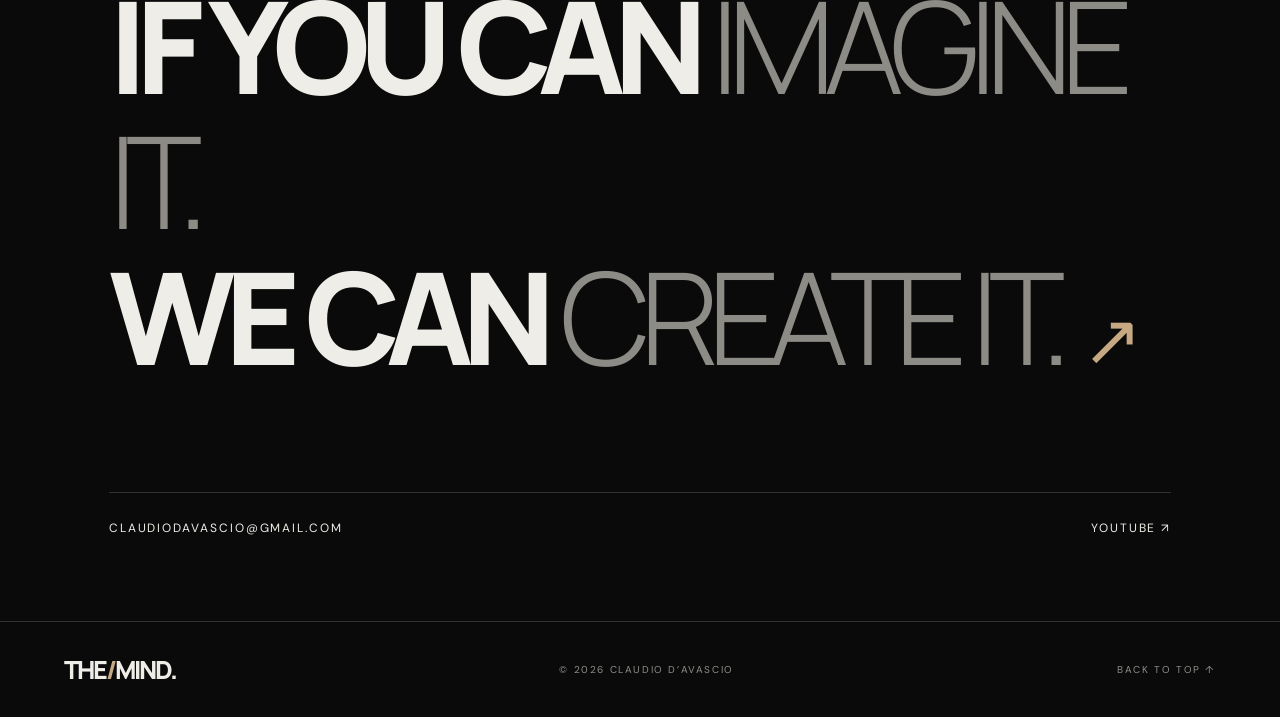
==== commit 67d76520: "Update index.html" ====
--- a/index.html
+++ b/index.html
@@ -134,8 +134,8 @@
 
     <section class="contact section-pad" id="contact">
       <div class="section-index">04 — CONTACT</div>
-      <p class="contact-kicker">HAVE A STORY IN MIND?</p>
-      <a href="mailto:claudiodavascio@gmail.com" class="contact-heading reveal">LET'S CREATE<br><em>SOMETHING.</em><span>↗</span></a>
+      <p class="contact-kicker">BEYOND THE POSSIBLE</p>
+      <a href="mailto:claudiodavascio@gmail.com" class="contact-heading reveal">IF YOU CAN <em>IMAGINE IT.</em><br>WE CAN <em>CREATE IT.</em><span>↗</span></a>
       <div class="contact-bottom">
         <a href="mailto:claudiodavascio@gmail.com">CLAUDIODAVASCIO@GMAIL.COM</a>
         <a href="https://www.youtube.com/watch?v=iC3-OGKNtAc" target="_blank" rel="noopener noreferrer">YOUTUBE ↗</a>
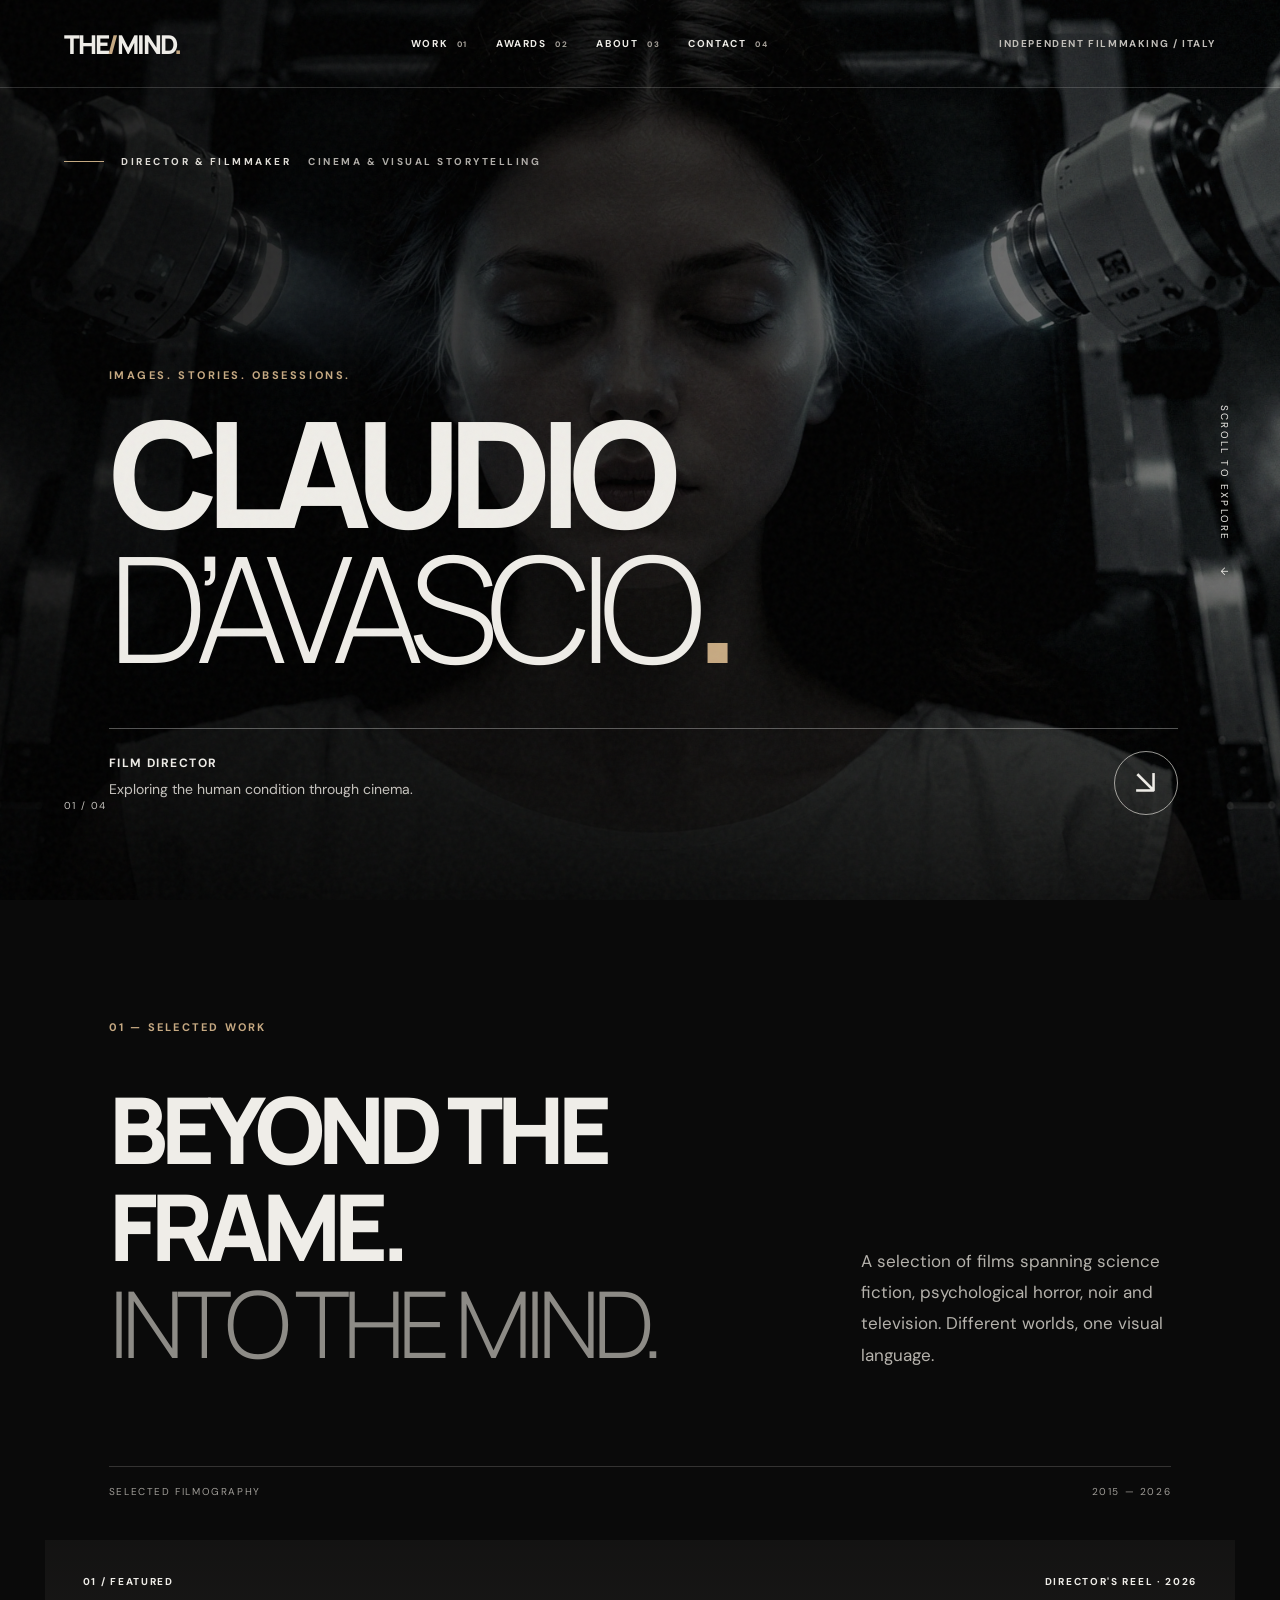
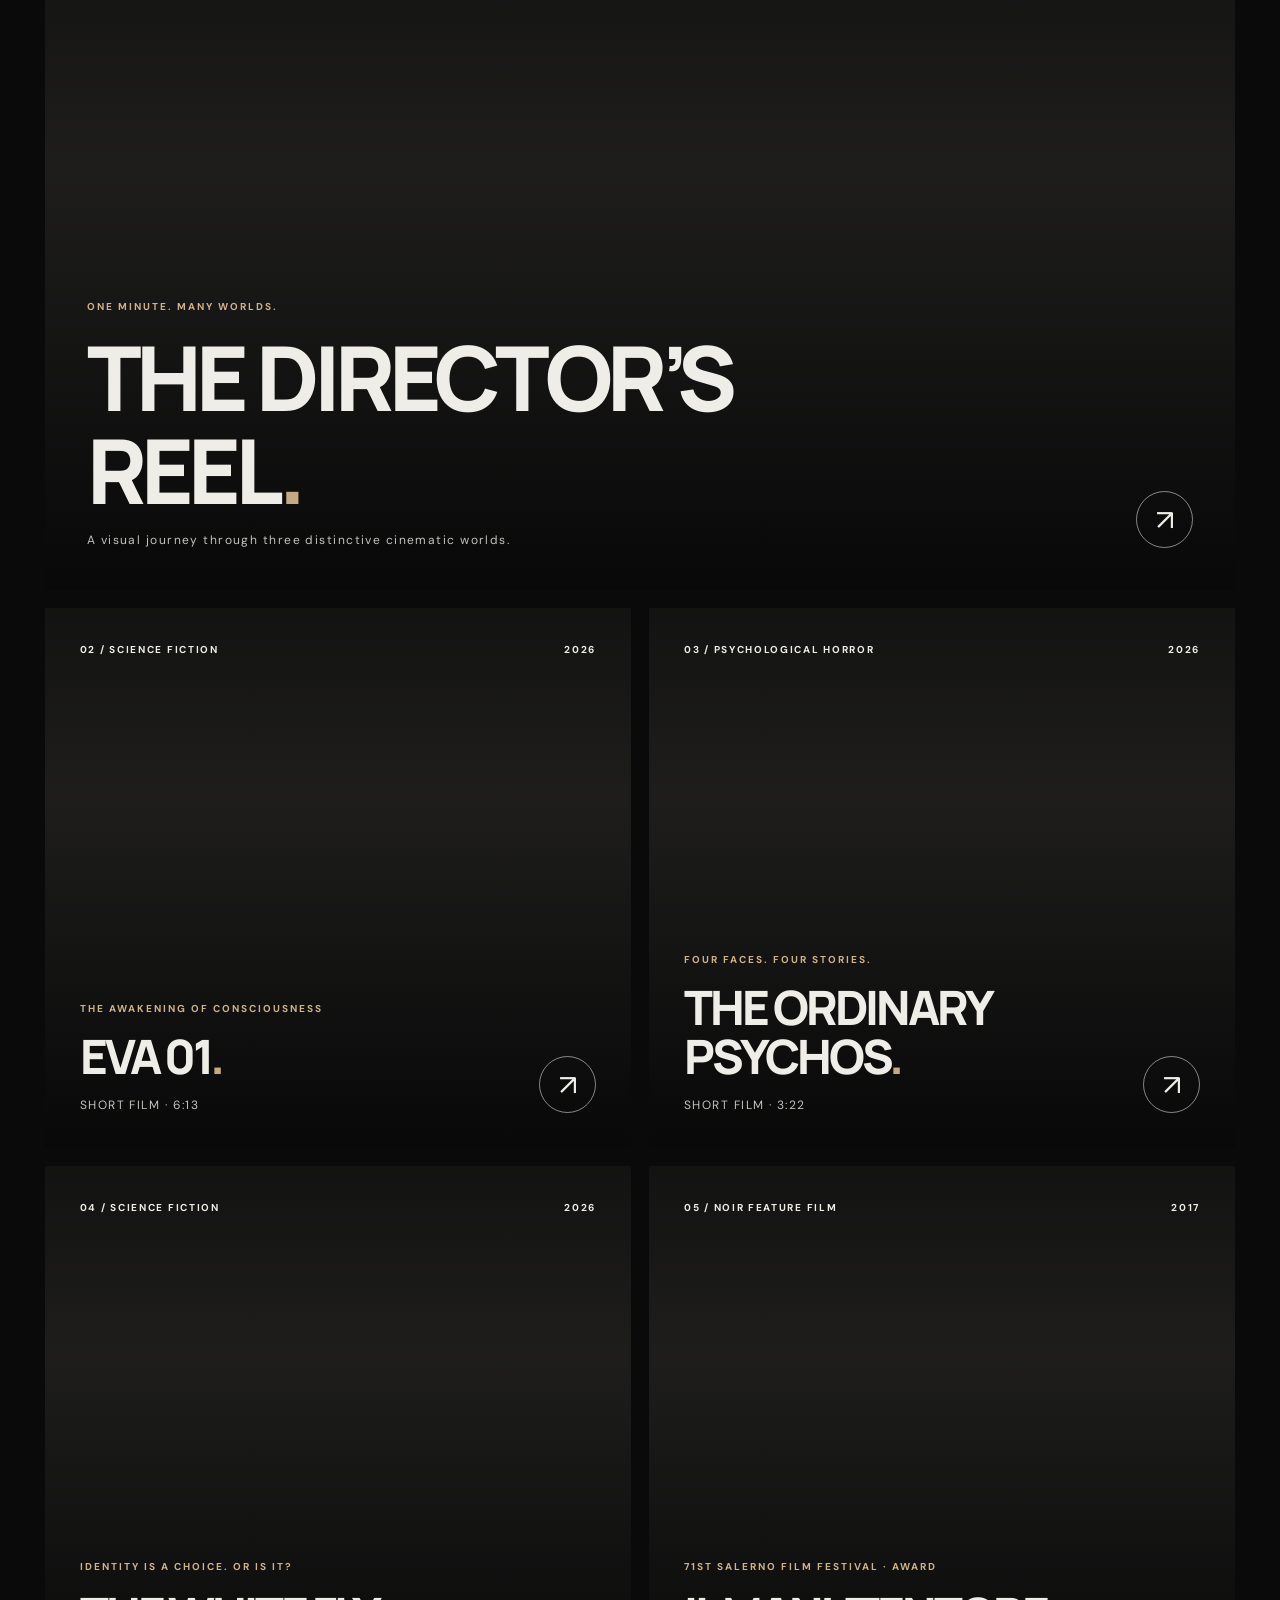
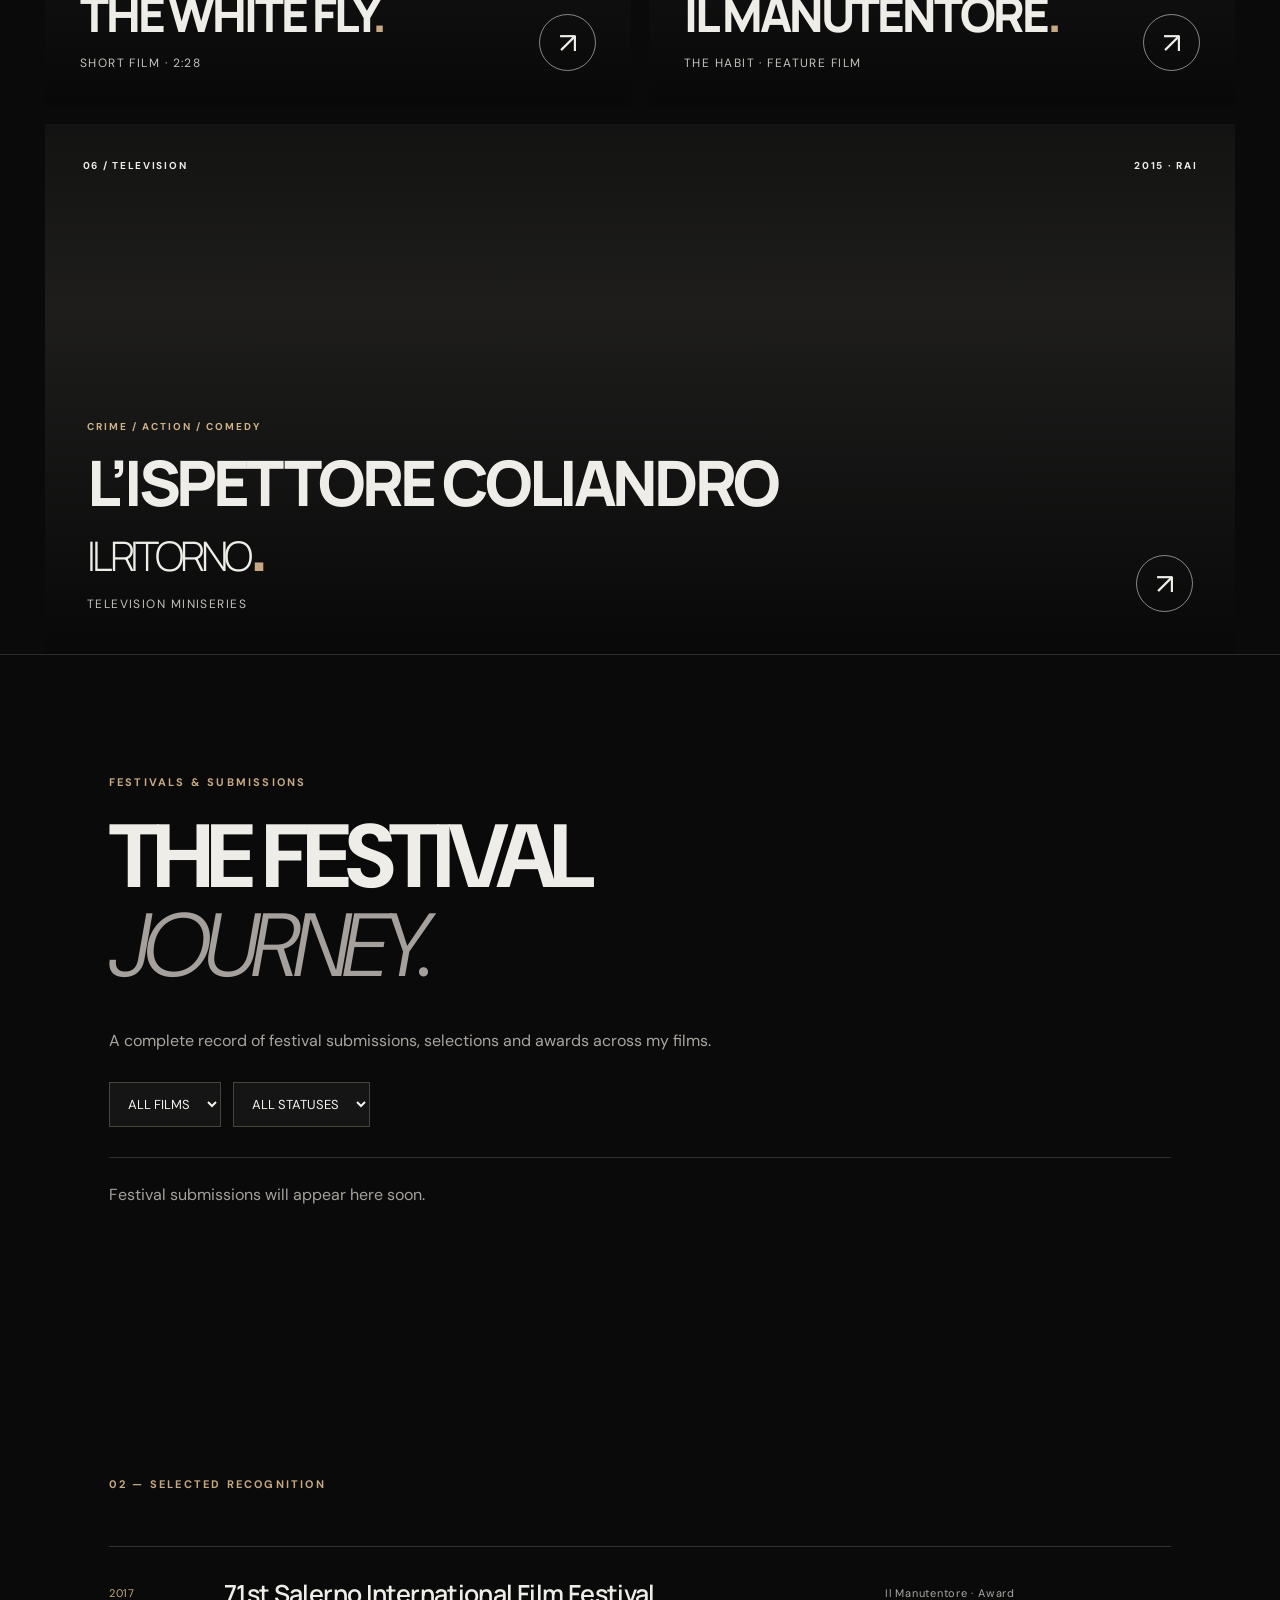
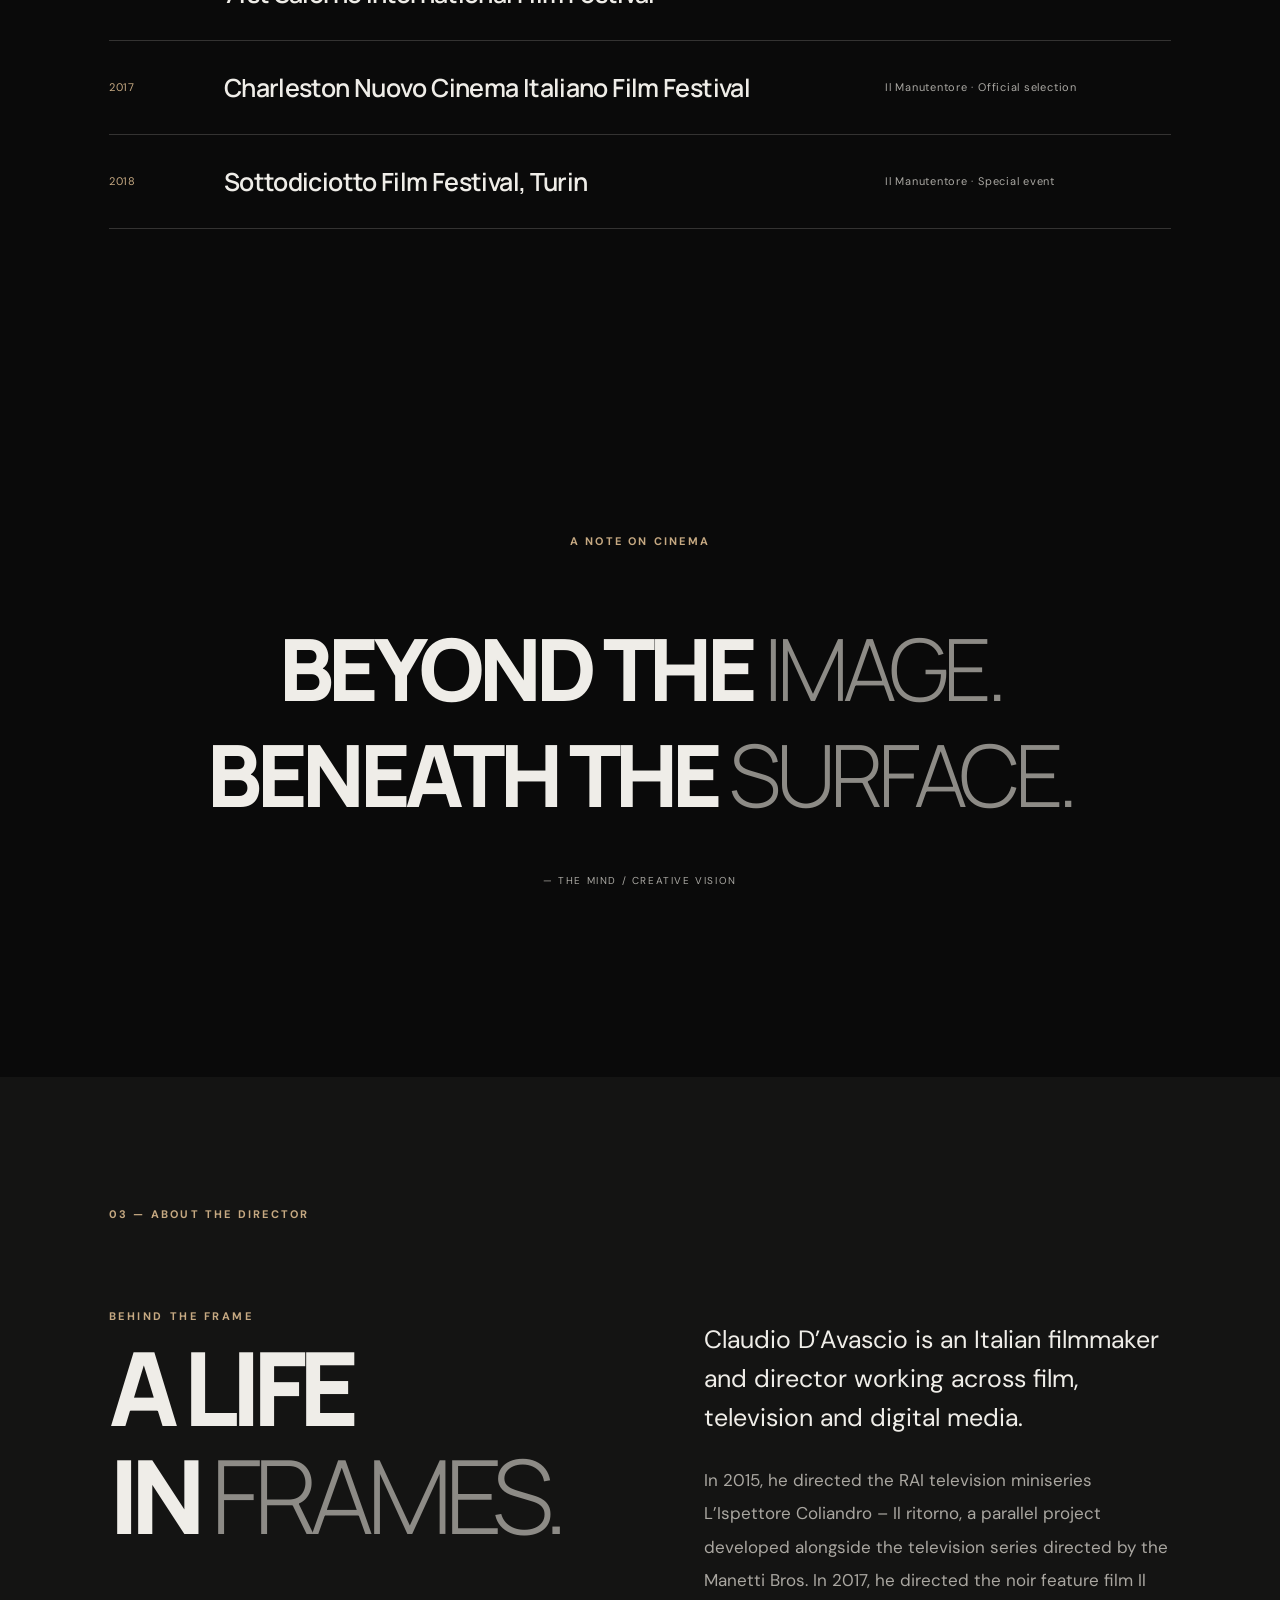
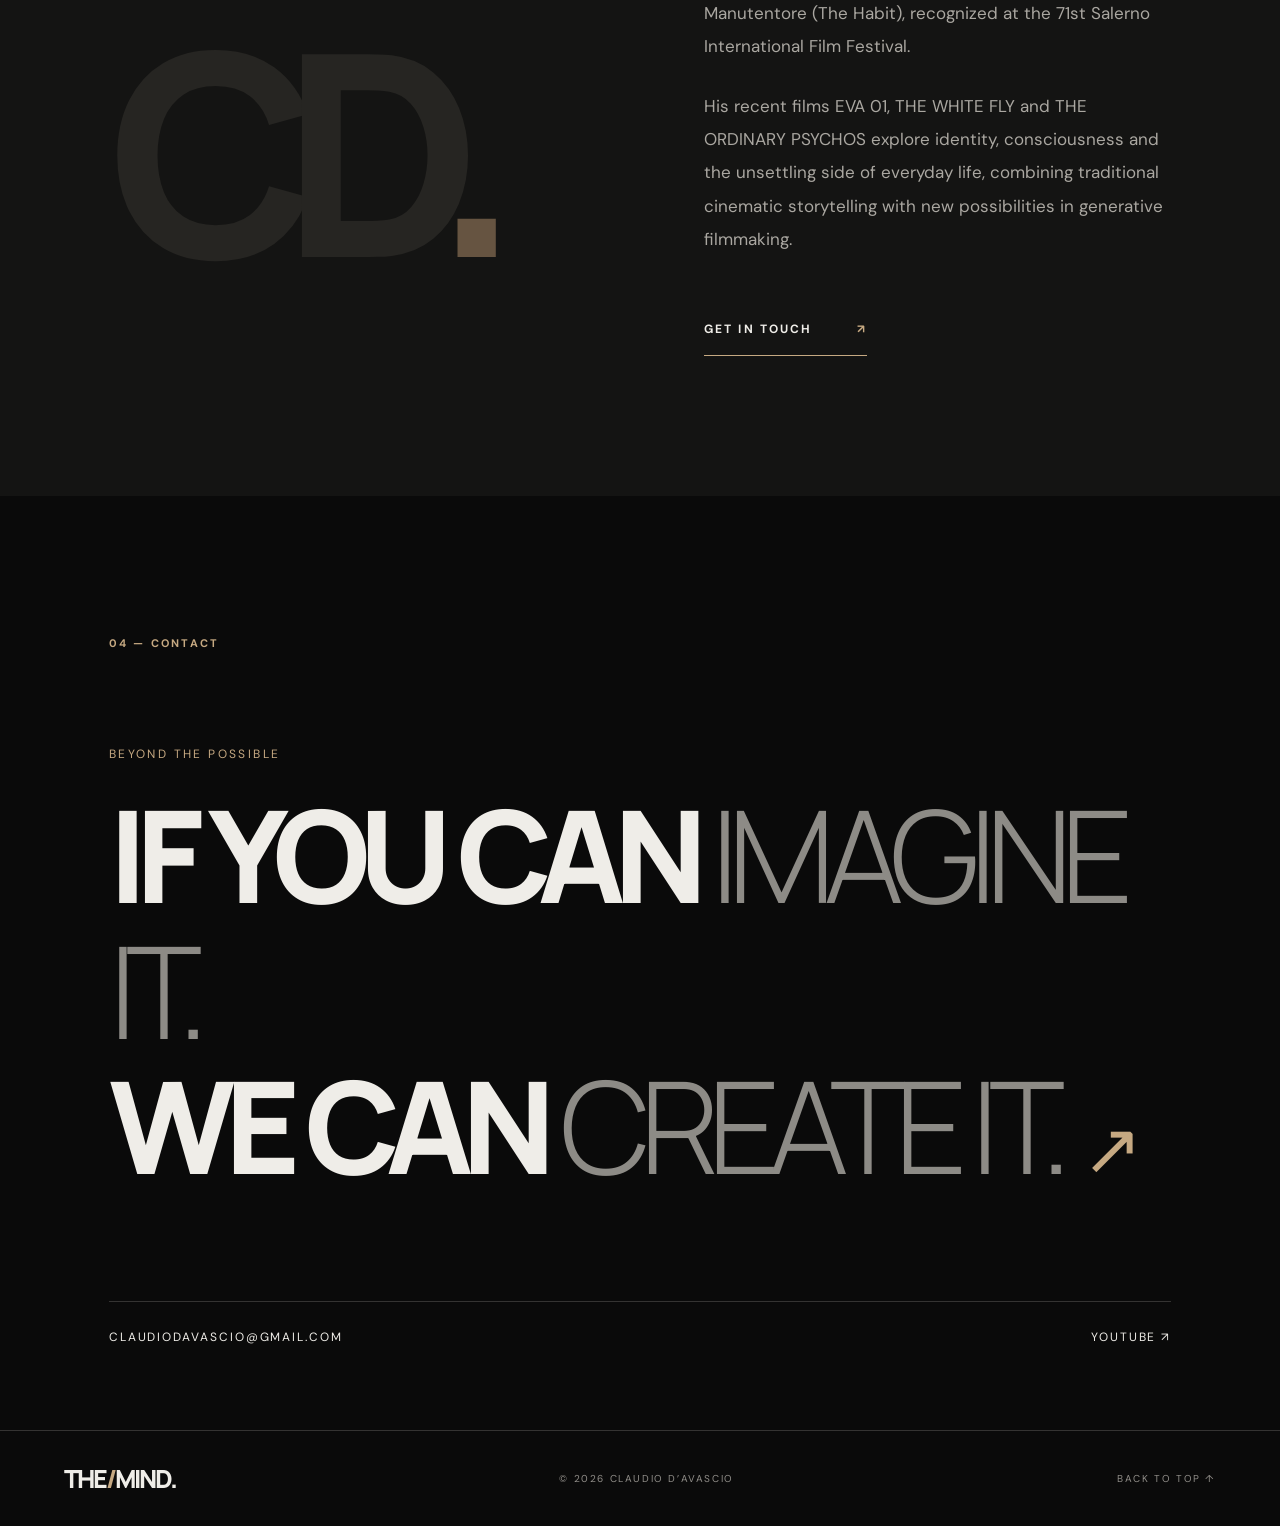
==== commit 3bb92a14: "Update index.html" ====
--- a/index.html
+++ b/index.html
@@ -11,6 +11,27 @@
   <link rel="preconnect" href="https://fonts.gstatic.com" crossorigin />
   <link href="https://fonts.googleapis.com/css2?family=DM+Sans:wght@300;400;500;600;700&family=Manrope:wght@300;400;500;600;700;800&display=swap" rel="stylesheet" />
   <link rel="stylesheet" href="styles.css" />
+  <style>
+    /* THE MIND — Festival submissions */
+    .festival-section { border-top: 1px solid rgba(255,255,255,.13); }
+    .festival-heading { margin: 24px 0 36px; font-size: clamp(38px, 7vw, 96px); line-height: .99; letter-spacing: -.065em; font-weight: 800; }
+    .festival-heading em { font-weight: 300; color: #a5a09b; }
+    .festival-intro { color: #aaa5a0; max-width: 680px; line-height: 1.7; margin-bottom: 28px; }
+    .festival-filters { display: flex; flex-wrap: wrap; gap: 12px; margin: 24px 0 30px; }
+    .festival-filters select { appearance: auto; background: #151515; color: #f4f1ed; border: 1px solid #48433b; border-radius: 0; padding: 12px 14px; font: inherit; font-size: 13px; max-width: 100%; }
+    .festival-entry { display: grid; grid-template-columns: minmax(0,2fr) minmax(0,1fr) auto; gap: 20px; align-items: center; padding: 22px 0; border-top: 1px solid rgba(255,255,255,.16); }
+    .festival-entry:last-child { border-bottom: 1px solid rgba(255,255,255,.16); }
+    .festival-entry h3 { margin: 0 0 8px; font-size: clamp(18px, 2.3vw, 27px); letter-spacing: -.035em; font-weight: 700; }
+    .festival-entry h3 a { color: inherit; text-decoration: none; }
+    .festival-entry h3 a:hover { color: #cdb38b; }
+    .festival-entry .festival-meta, .festival-entry .festival-film { color: #a5a09b; font-size: 12px; letter-spacing: .025em; }
+    .festival-entry .festival-status { color: #cdb38b; font-size: 11px; font-weight: 700; text-transform: uppercase; letter-spacing: .09em; text-align: right; }
+    .festival-empty { color: #a5a09b; padding: 26px 0; border-top: 1px solid rgba(255,255,255,.16); }
+    @media (max-width: 720px) {
+      .festival-entry { grid-template-columns: 1fr; gap: 7px; }
+      .festival-entry .festival-status { text-align: left; }
+    }
+  </style>
   <meta property="og:type" content="website" />
   <meta property="og:title" content="THE MIND — Claudio D'Avascio" />
   <meta property="og:description" content="Independent filmmaking. Selected films and director's reel." />
@@ -100,6 +121,23 @@
       </a>
     </section>
 
+    <section class="festival-section section-pad" id="festivals" aria-labelledby="festival-title">
+      <div class="section-index">FESTIVALS &amp; SUBMISSIONS</div>
+      <h2 class="festival-heading" id="festival-title">THE FESTIVAL<br><em>JOURNEY.</em></h2>
+      <p class="festival-intro">A complete record of festival submissions, selections and awards across my films.</p>
+      <div class="festival-filters">
+        <select id="festival-filter-film" aria-label="Filter festivals by film">
+          <option value="">ALL FILMS</option>
+        </select>
+        <select id="festival-filter-status" aria-label="Filter festivals by status">
+          <option value="">ALL STATUSES</option>
+        </select>
+      </div>
+      <div id="festival-list" aria-live="polite">
+        <p class="festival-empty">Festival submissions will appear here soon.</p>
+      </div>
+    </section>
+
     <section class="recognition section-pad" id="recognition">
       <div class="section-index">02 — SELECTED RECOGNITION</div>
       <div class="recognition-list">
@@ -154,6 +192,108 @@
 <script src="script.js"></script>
 <script src="cms-home.js"></script>
 <script src="typography.js"></script>
+<script>
+/* THE MIND — Public festival archive (data/festivals.json) */
+(() => {
+  const list = document.getElementById('festival-list');
+  const filmFilter = document.getElementById('festival-filter-film');
+  const statusFilter = document.getElementById('festival-filter-status');
+  if (!list || !filmFilter || !statusFilter) return;
+
+  const labels = {
+    submitted: 'SUBMITTED',
+    under_consideration: 'UNDER CONSIDERATION',
+    official_selection: 'OFFICIAL SELECTION',
+    finalist: 'FINALIST',
+    award_winner: 'AWARD WINNER',
+    not_selected: 'NOT SELECTED'
+  };
+  let entries = [];
+
+  const paragraph = message => {
+    const p = document.createElement('p');
+    p.className = 'festival-empty';
+    p.textContent = message;
+    list.replaceChildren(p);
+  };
+  const option = (value, label) => {
+    const el = document.createElement('option');
+    el.value = value;
+    el.textContent = label;
+    return el;
+  };
+  const statusName = value => labels[value] || String(value || '').replace(/_/g, ' ').toUpperCase();
+  const validUrl = value => {
+    try {
+      const u = new URL(value);
+      return ['https:', 'http:'].includes(u.protocol) ? u.href : null;
+    } catch (_) { return null; }
+  };
+
+  function render() {
+    const chosen = entries.filter(item =>
+      (!filmFilter.value || item.film === filmFilter.value) &&
+      (!statusFilter.value || item.status === statusFilter.value)
+    );
+    if (!chosen.length) {
+      paragraph(entries.length ? 'No submissions match these filters.' : 'Festival submissions will appear here soon.');
+      return;
+    }
+    const fragment = document.createDocumentFragment();
+    for (const item of chosen) {
+      const row = document.createElement('article');
+      row.className = 'festival-entry';
+      const main = document.createElement('div');
+      const title = document.createElement('h3');
+      const url = validUrl(item.url);
+      if (url) {
+        const a = document.createElement('a');
+        a.href = url;
+        a.target = '_blank';
+        a.rel = 'noopener noreferrer';
+        a.textContent = item.festival;
+        title.appendChild(a);
+      } else {
+        title.textContent = item.festival;
+      }
+      const meta = document.createElement('p');
+      meta.className = 'festival-meta';
+      meta.textContent = [item.country, item.date].filter(Boolean).join(' · ');
+      main.append(title, meta);
+      const film = document.createElement('div');
+      film.className = 'festival-film';
+      film.textContent = item.film || '';
+      const status = document.createElement('span');
+      status.className = 'festival-status';
+      status.textContent = statusName(item.status);
+      row.append(main, film, status);
+      fragment.appendChild(row);
+    }
+    list.replaceChildren(fragment);
+  }
+
+  async function load() {
+    try {
+      const response = await fetch('data/festivals.json', { cache: 'no-cache' });
+      if (!response.ok) throw new Error('Festival data unavailable');
+      const data = await response.json();
+      entries = (Array.isArray(data) ? data : []).filter(item => item && typeof item.festival === 'string' && item.festival.trim());
+      entries.sort((a, b) => String(b.date || '').localeCompare(String(a.date || '')));
+      for (const film of [...new Set(entries.map(item => item.film).filter(Boolean))].sort()) {
+        filmFilter.appendChild(option(film, film));
+      }
+      for (const status of [...new Set(entries.map(item => item.status).filter(Boolean))]) {
+        statusFilter.appendChild(option(status, statusName(status)));
+      }
+      render();
+    } catch (_) {
+      paragraph('Festival submissions will appear here soon.');
+    }
+  }
+  filmFilter.addEventListener('change', render);
+  statusFilter.addEventListener('change', render);
+  load();
+})();
+</script>
 </body>
 </html>
-
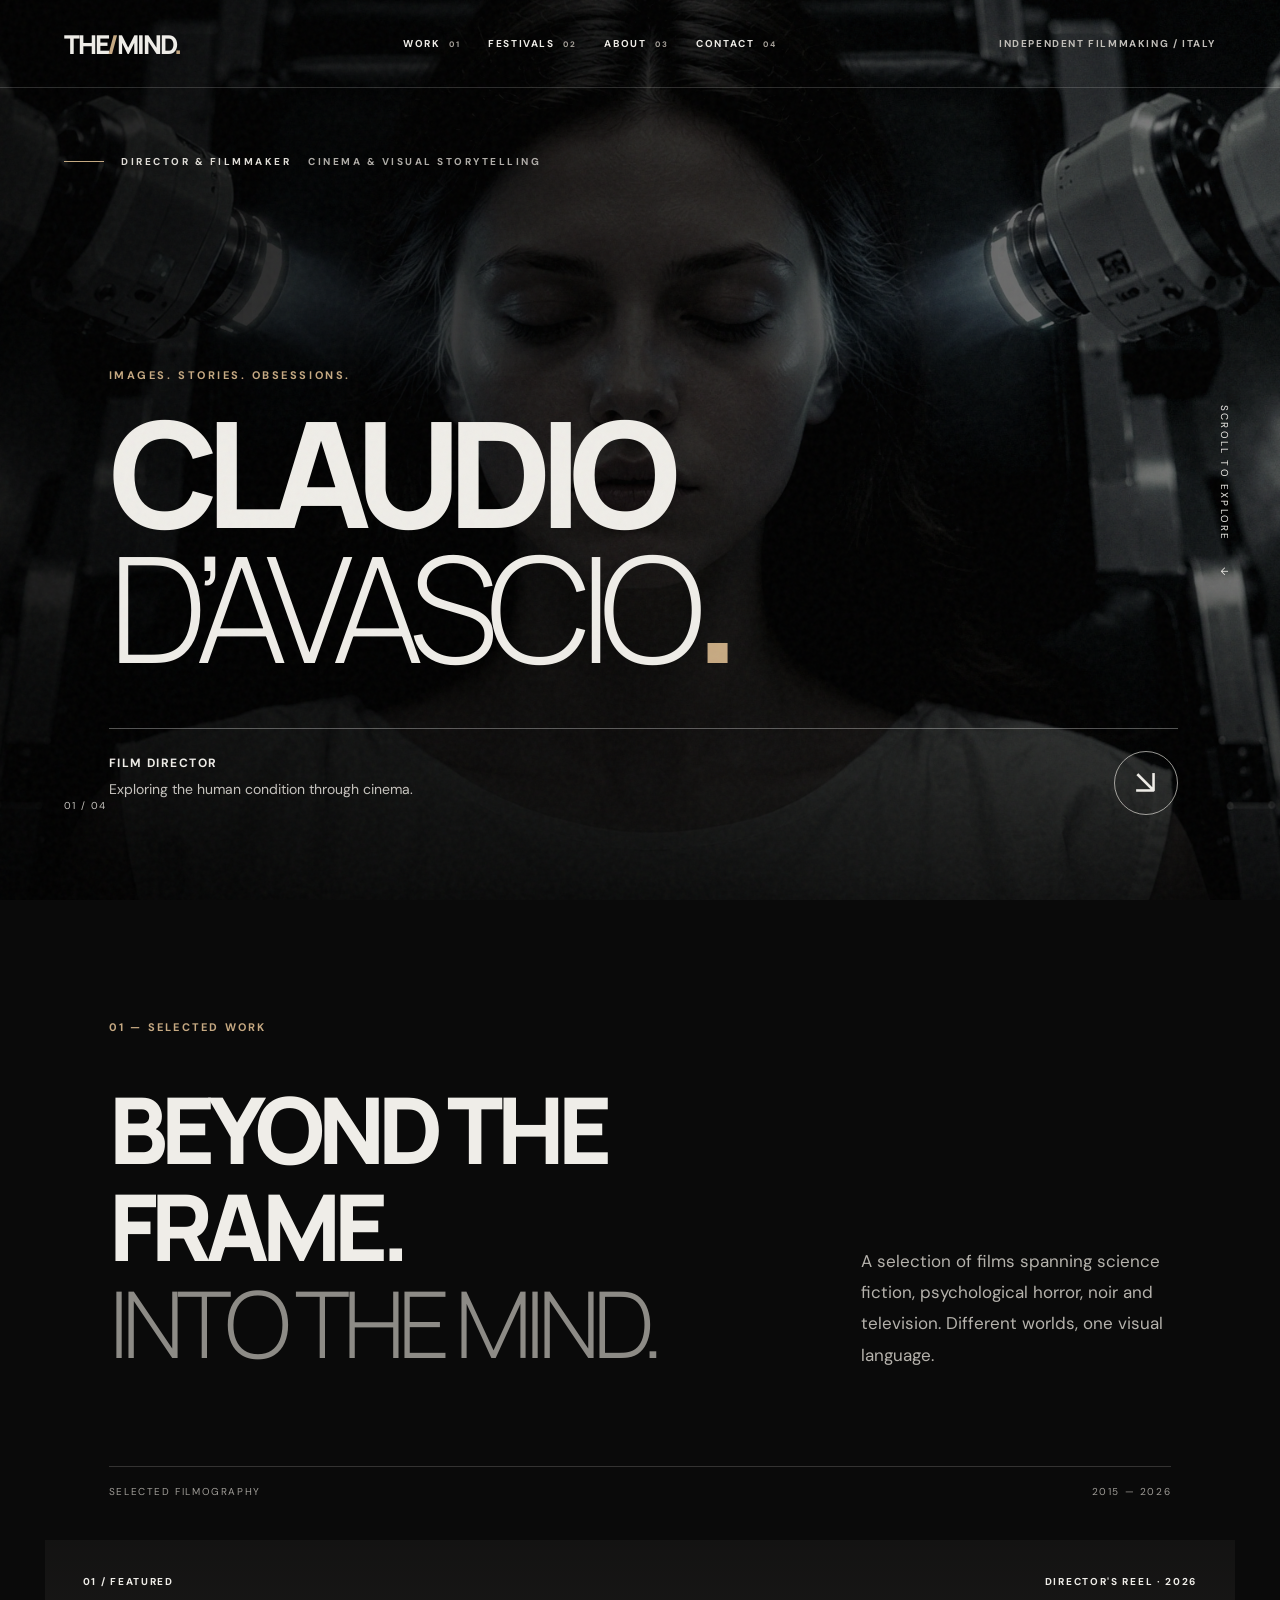
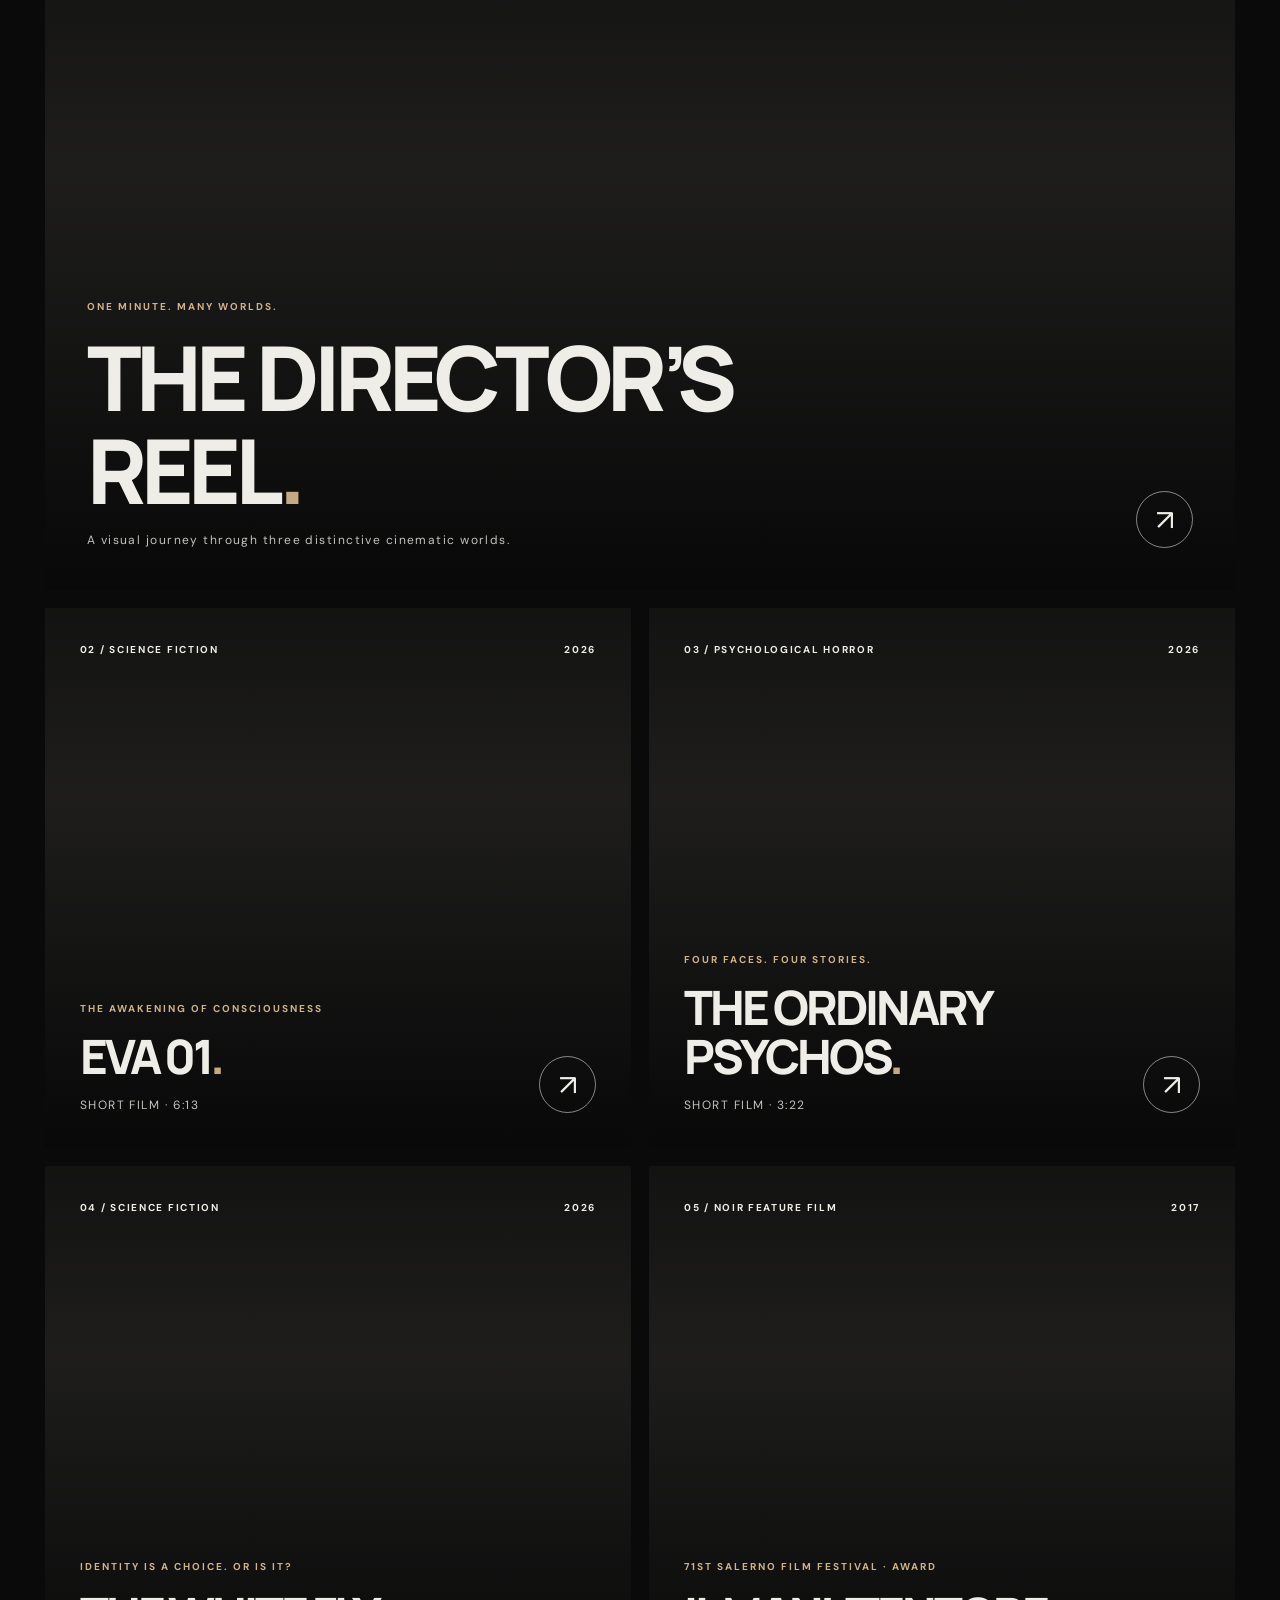
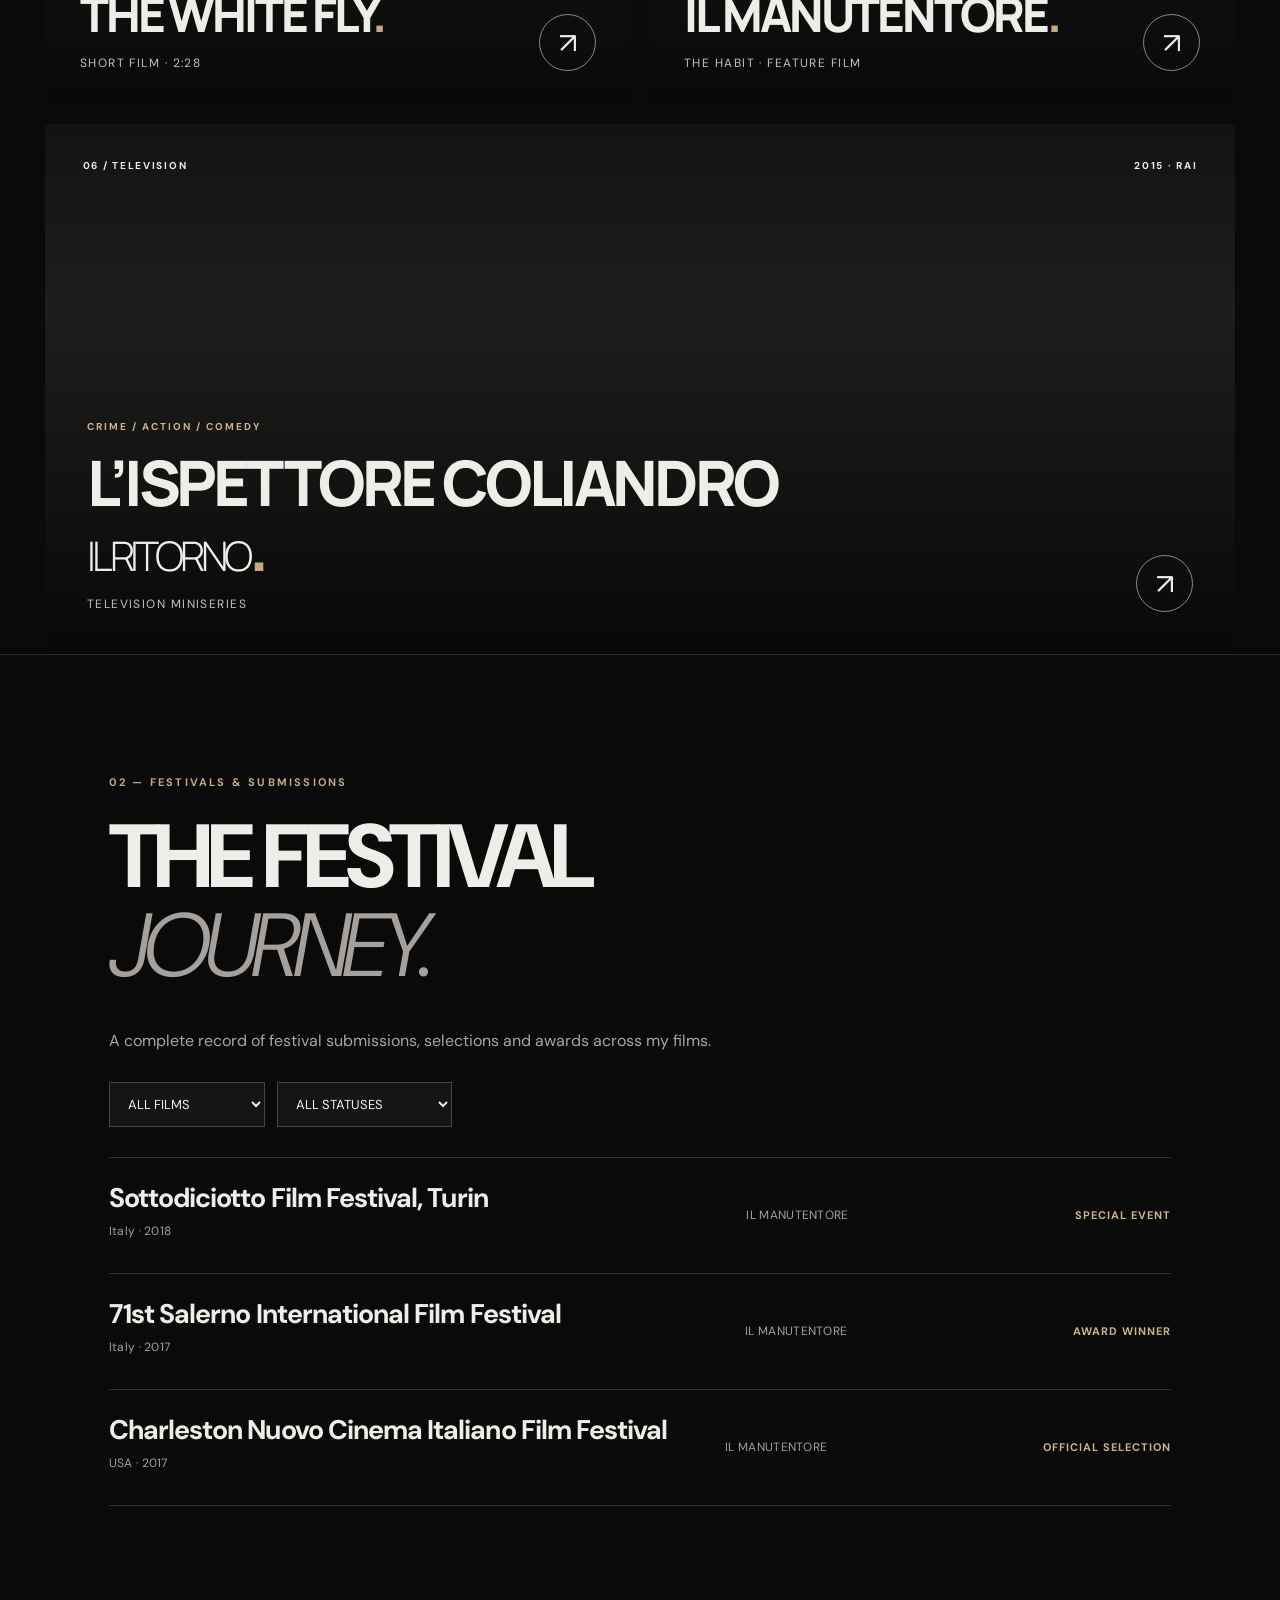
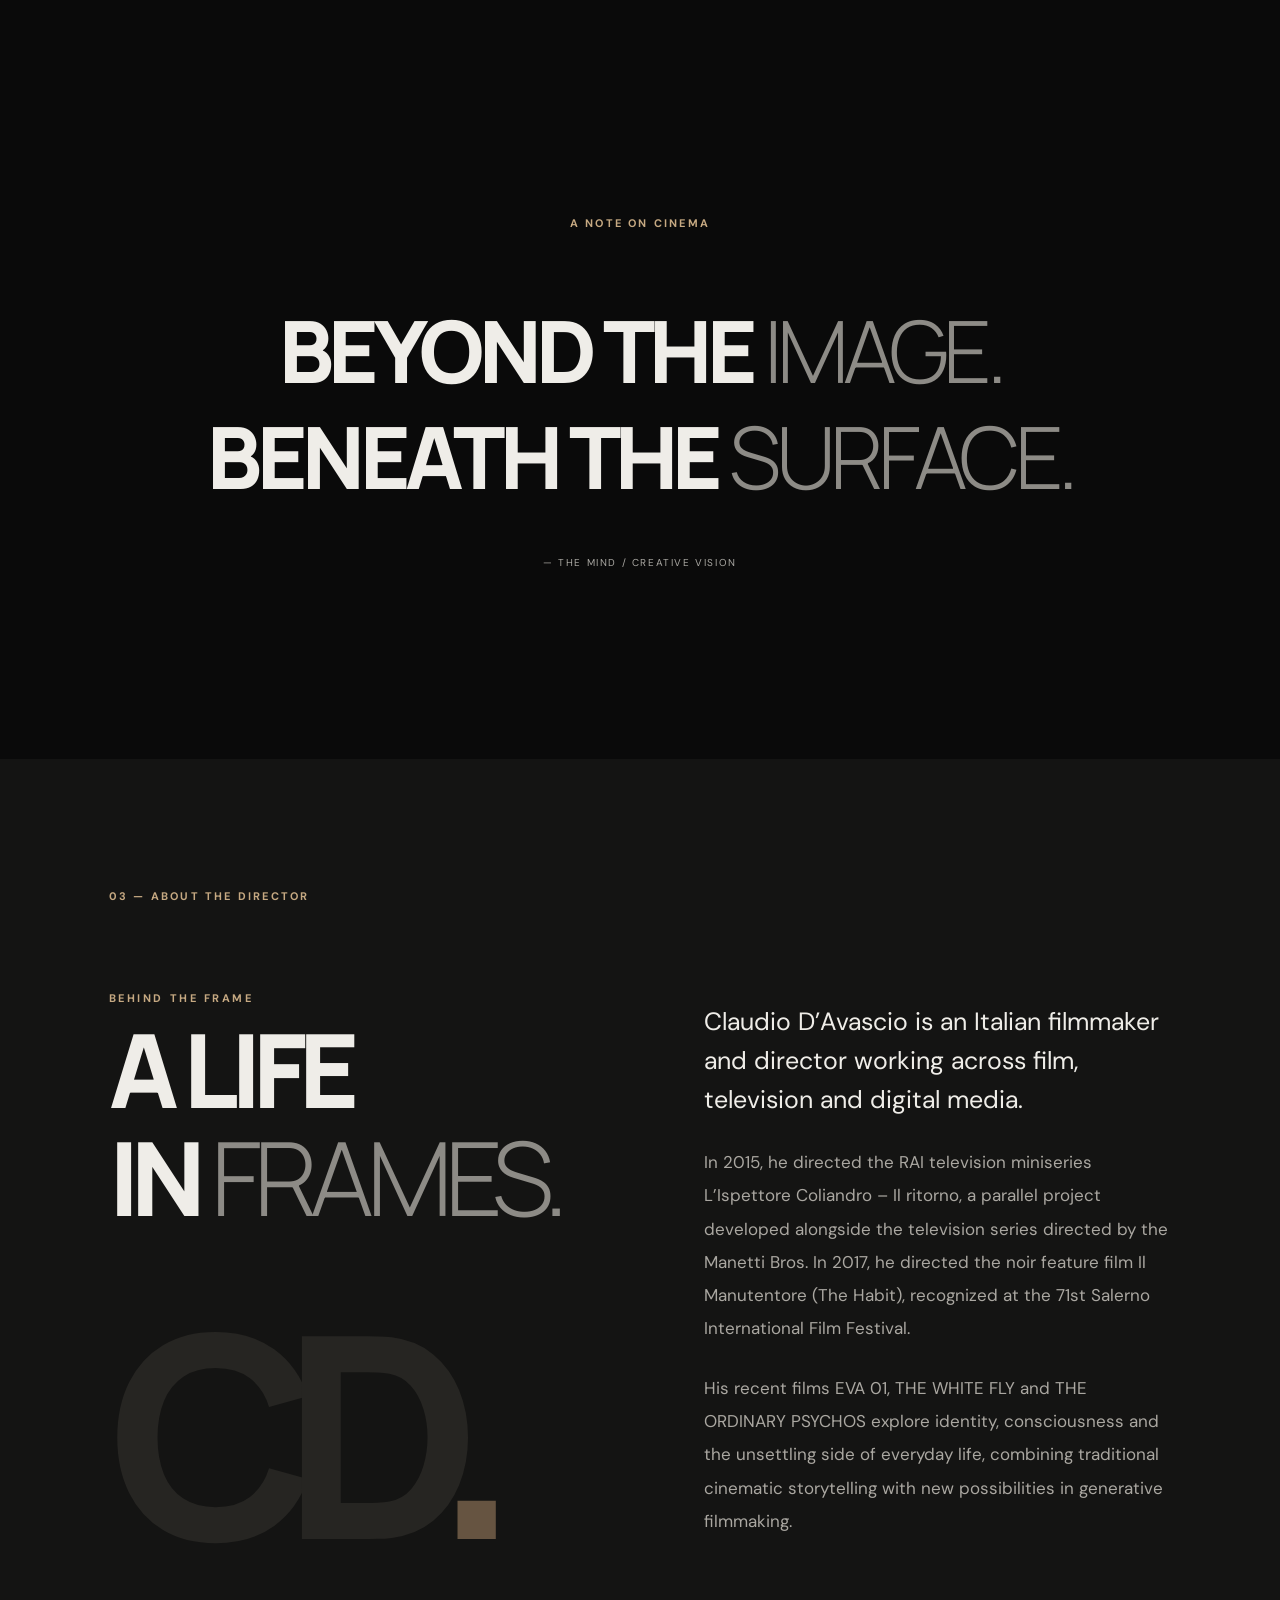
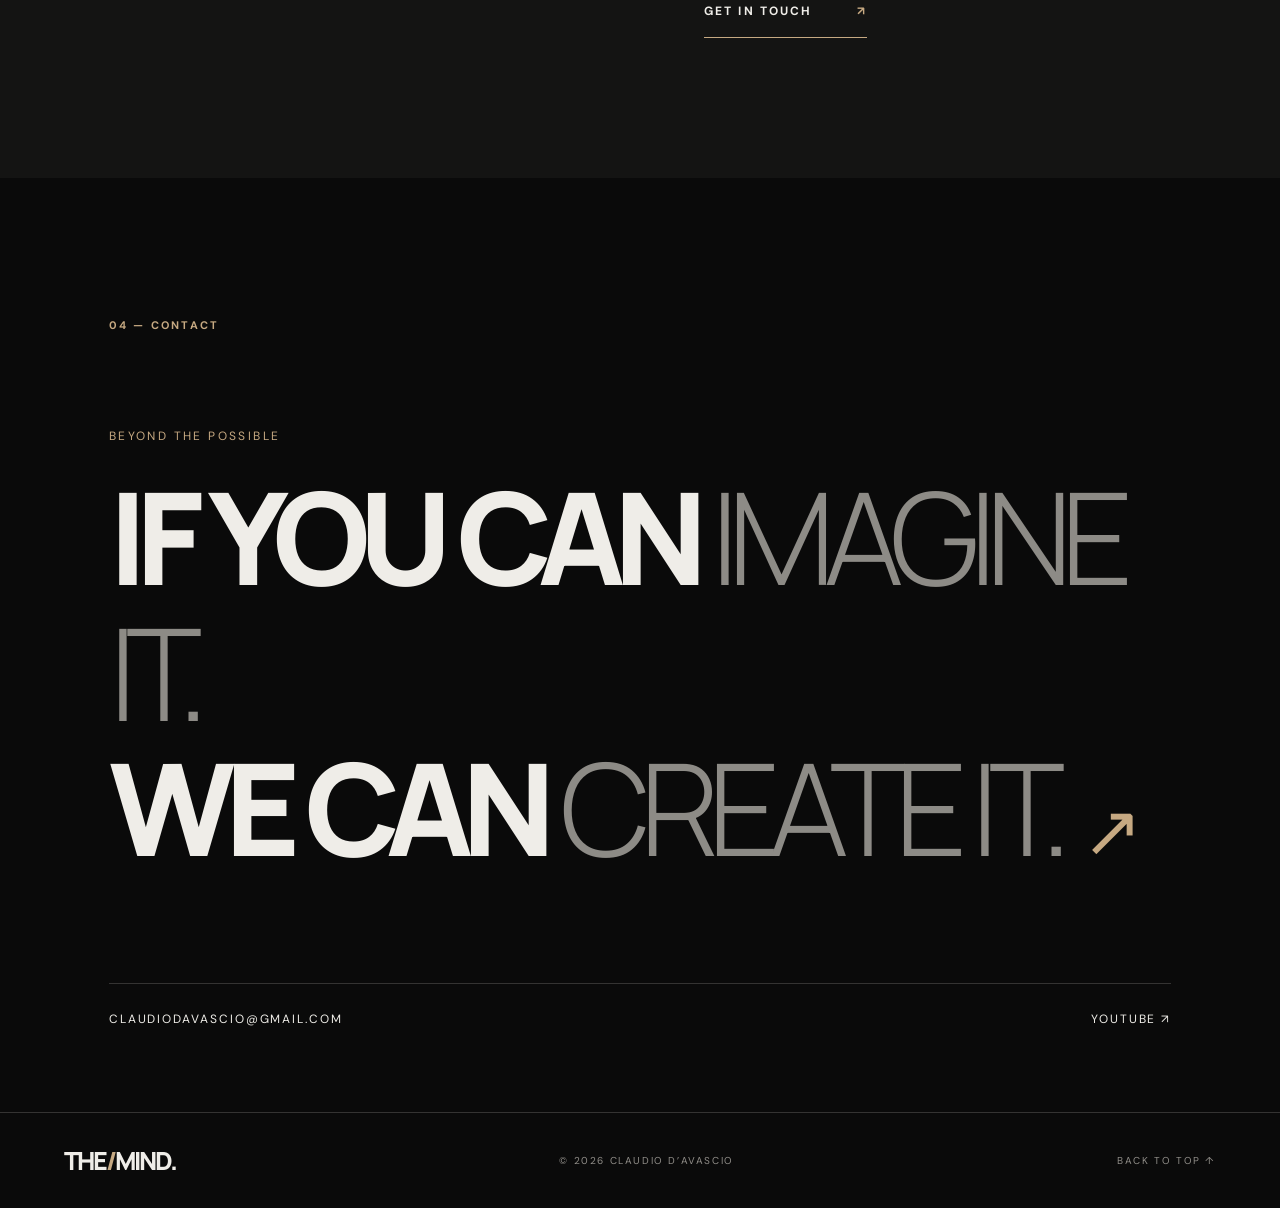
==== commit b2ca8227: "Update index.html" ====
--- a/index.html
+++ b/index.html
@@ -122,7 +122,7 @@
     </section>
 
     <section class="festival-section section-pad" id="festivals" aria-labelledby="festival-title">
-      <div class="section-index">FESTIVALS &amp; SUBMISSIONS</div>
+      <div class="section-index">02 — FESTIVALS &amp; SUBMISSIONS</div>
       <h2 class="festival-heading" id="festival-title">THE FESTIVAL<br><em>JOURNEY.</em></h2>
       <p class="festival-intro">A complete record of festival submissions, selections and awards across my films.</p>
       <div class="festival-filters">
@@ -138,14 +138,6 @@
       </div>
     </section>
 
-    <section class="recognition section-pad" id="recognition">
-      <div class="section-index">02 — SELECTED RECOGNITION</div>
-      <div class="recognition-list">
-        <div><span>2017</span><strong>71st Salerno International Film Festival</strong><span>Il Manutentore · Award</span></div>
-        <div><span>2017</span><strong>Charleston Nuovo Cinema Italiano Film Festival</strong><span>Il Manutentore · Official selection</span></div>
-        <div><span>2018</span><strong>Sottodiciotto Film Festival, Turin</strong><span>Il Manutentore · Special event</span></div>
-      </div>
-    </section>
 
     <section class="manifesto section-pad">
       <span class="section-index">A NOTE ON CINEMA</span>
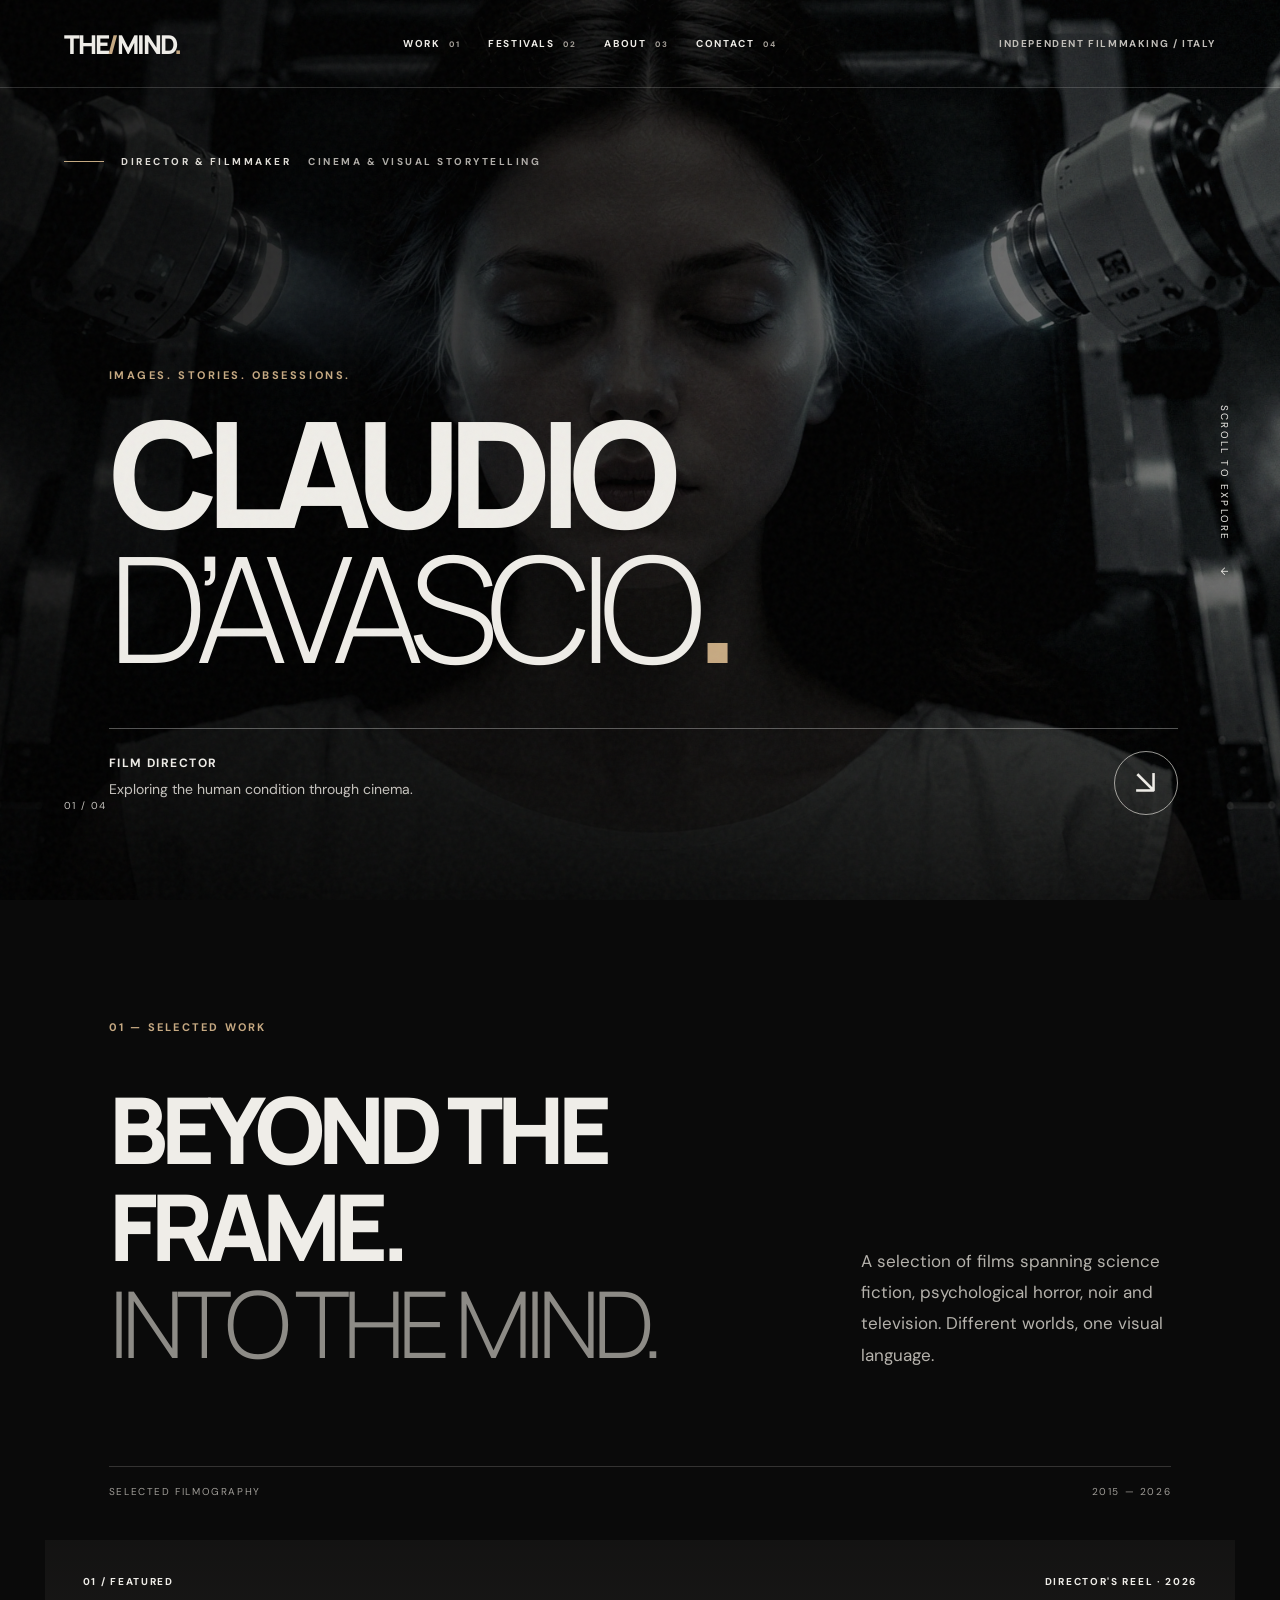
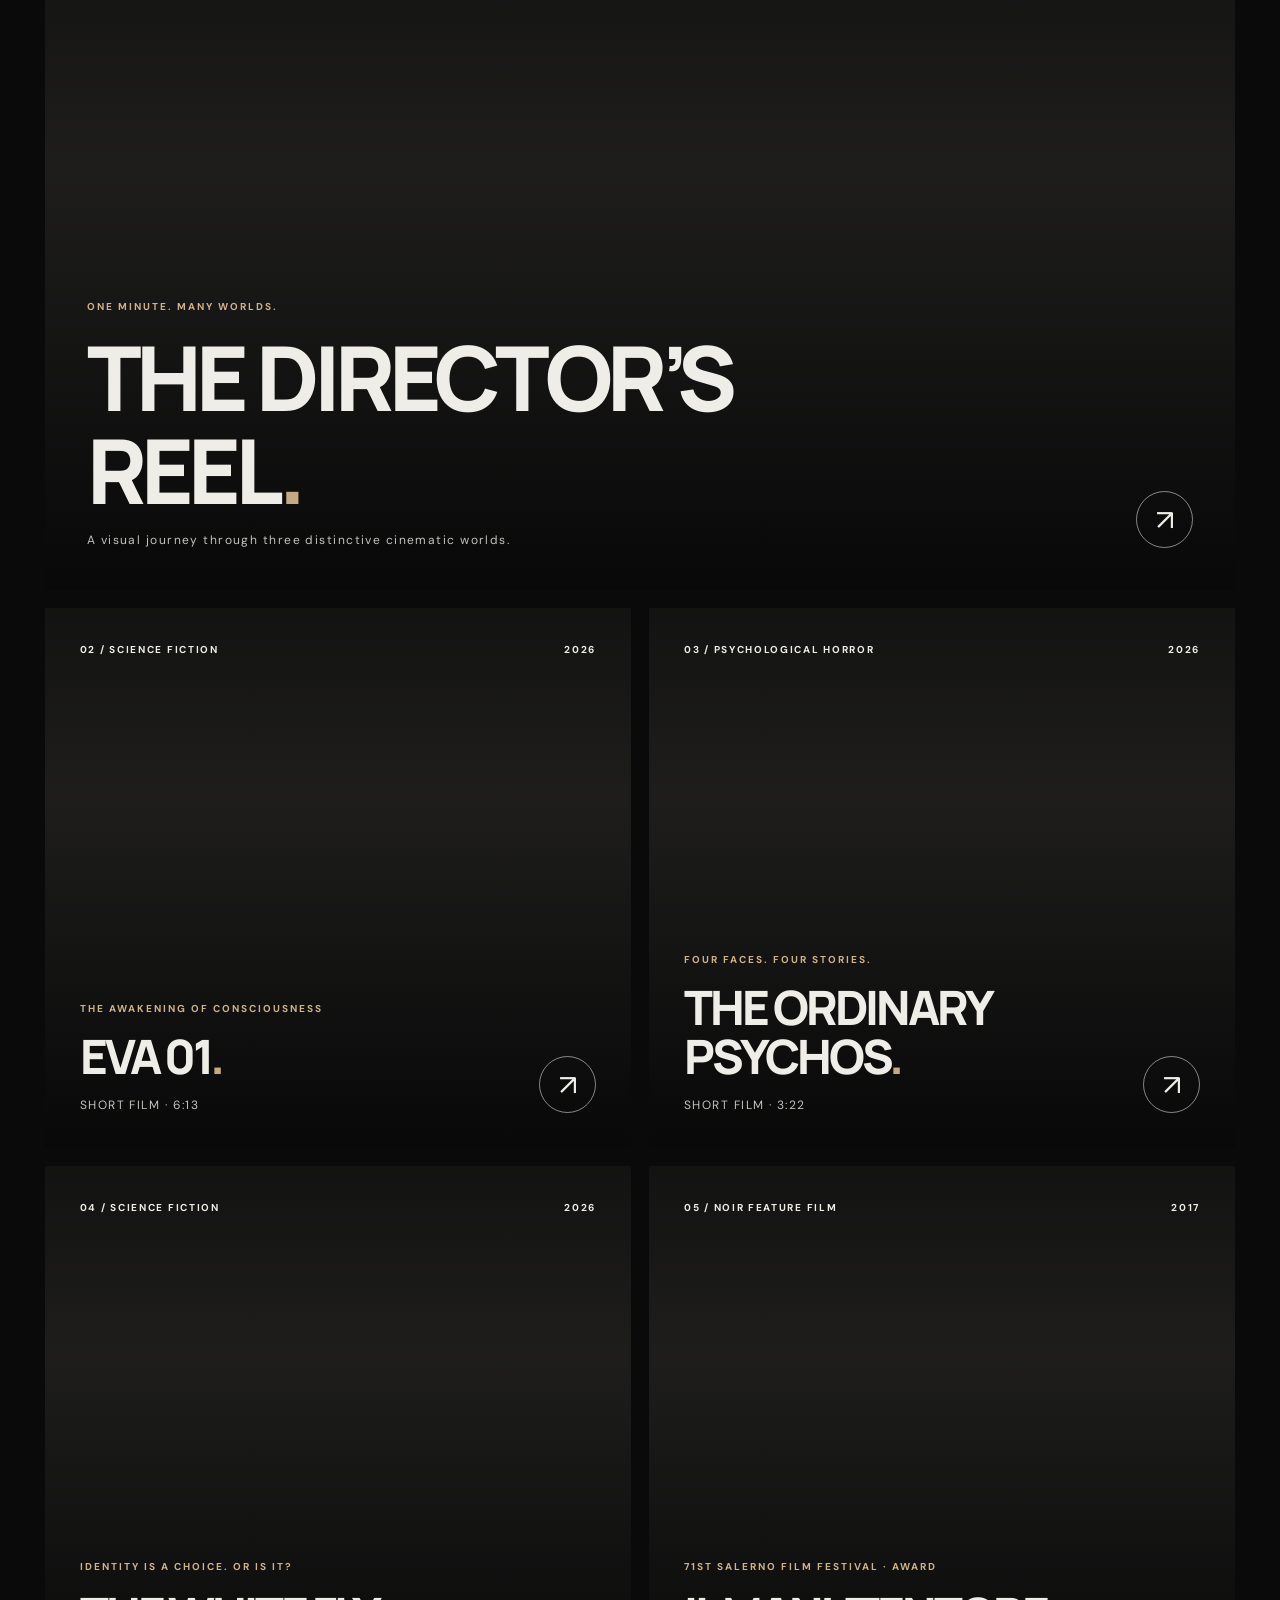
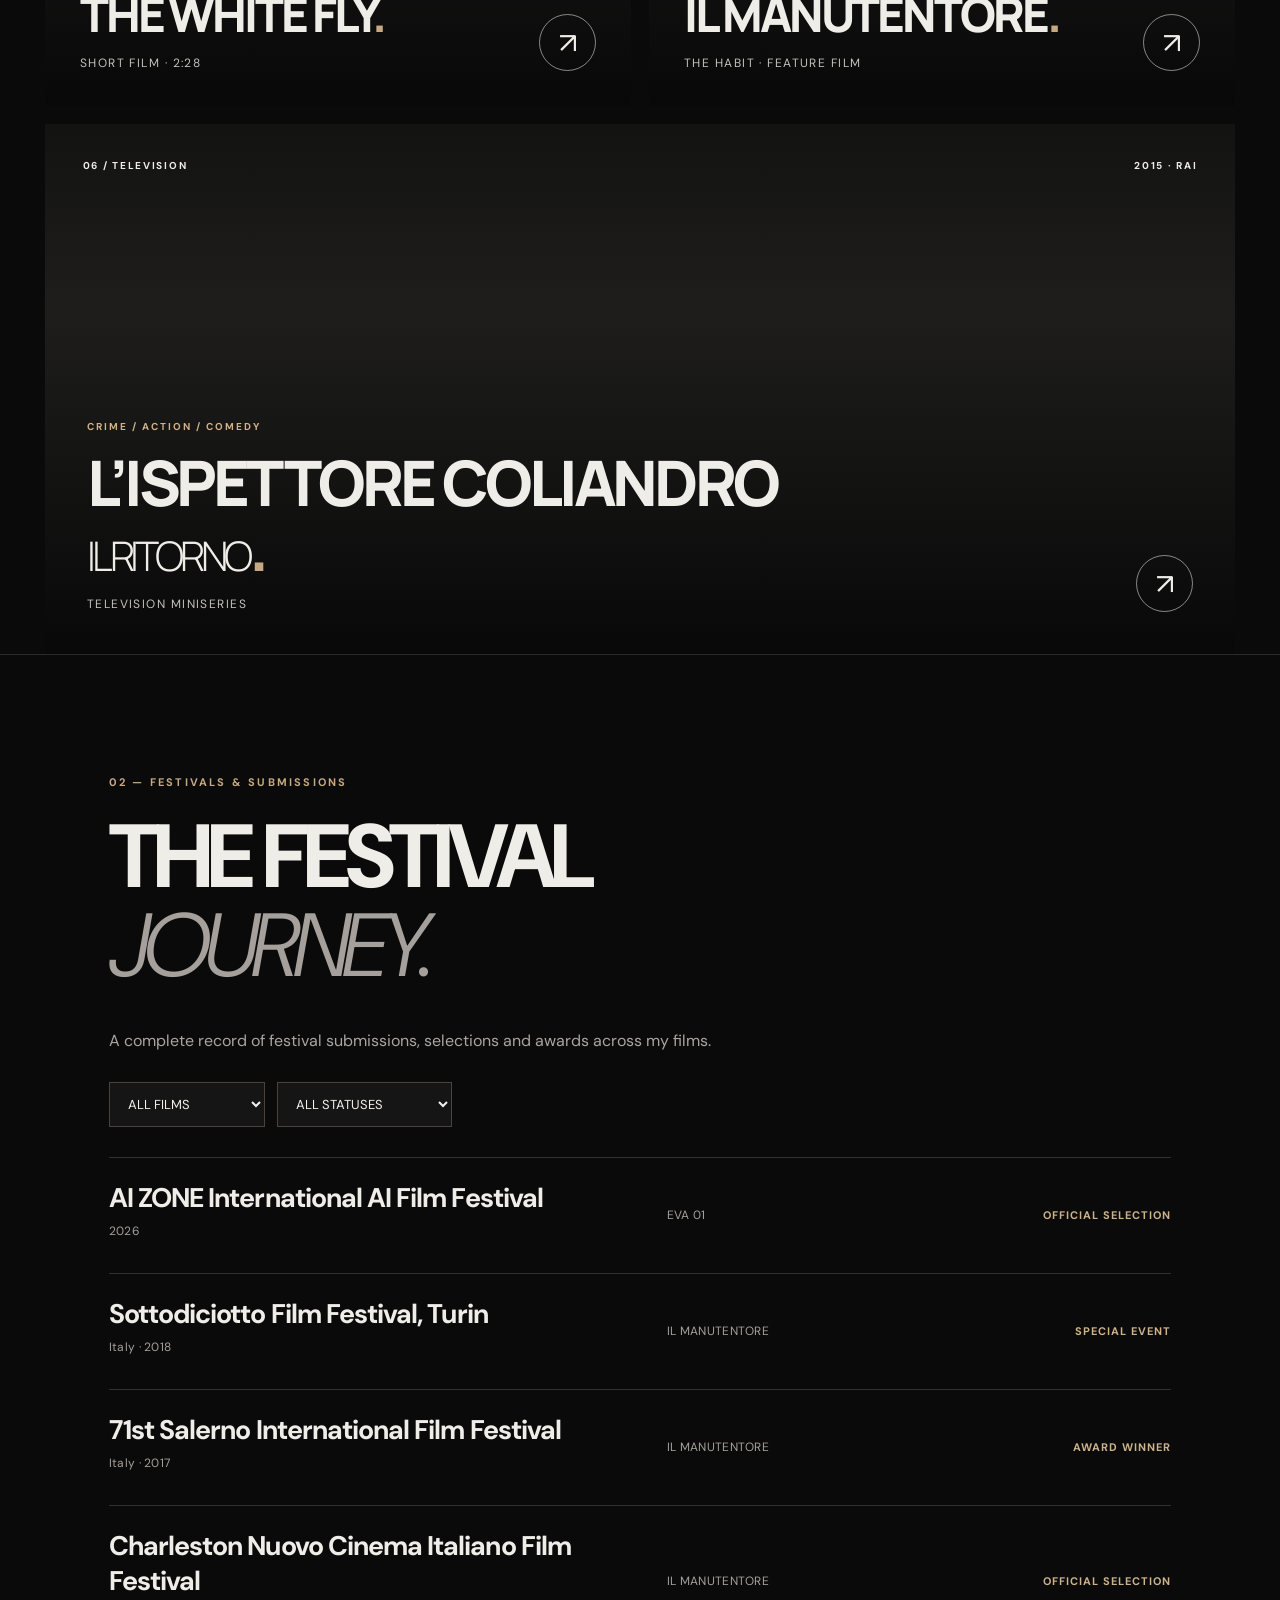
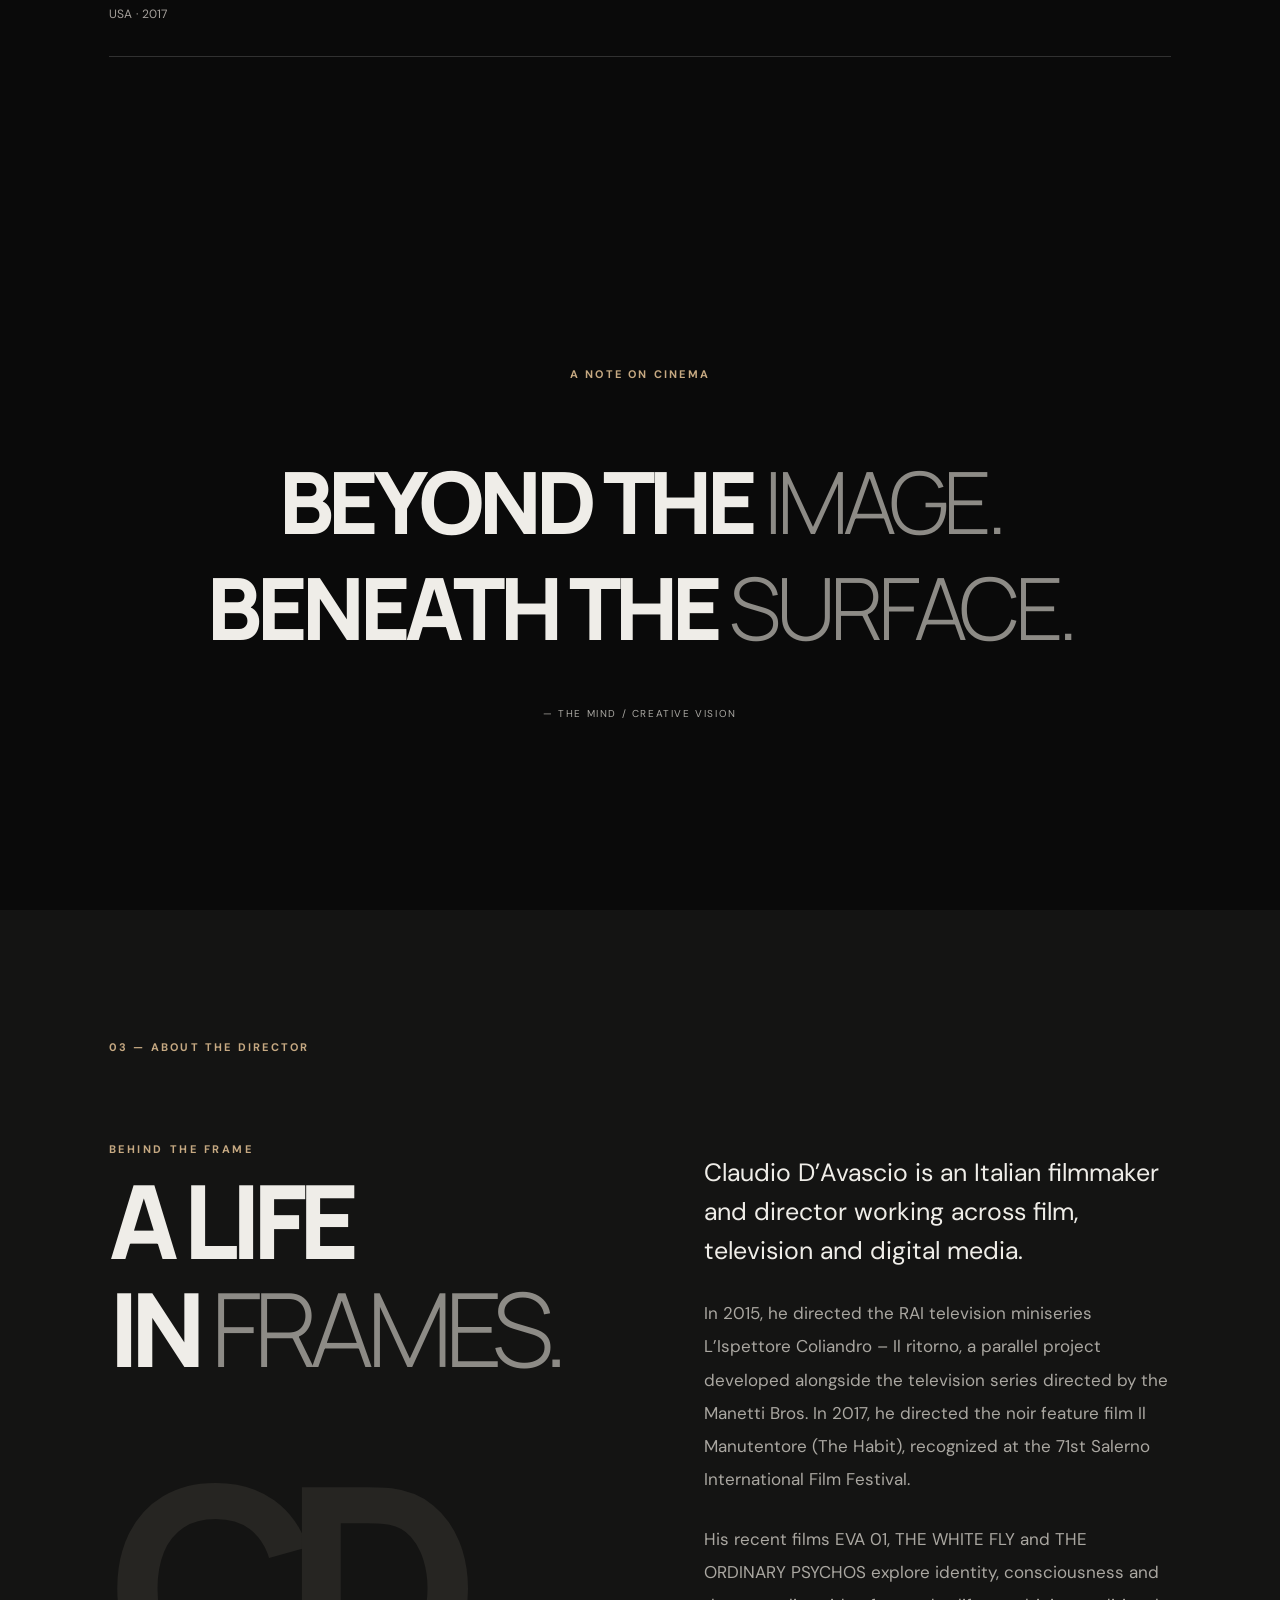
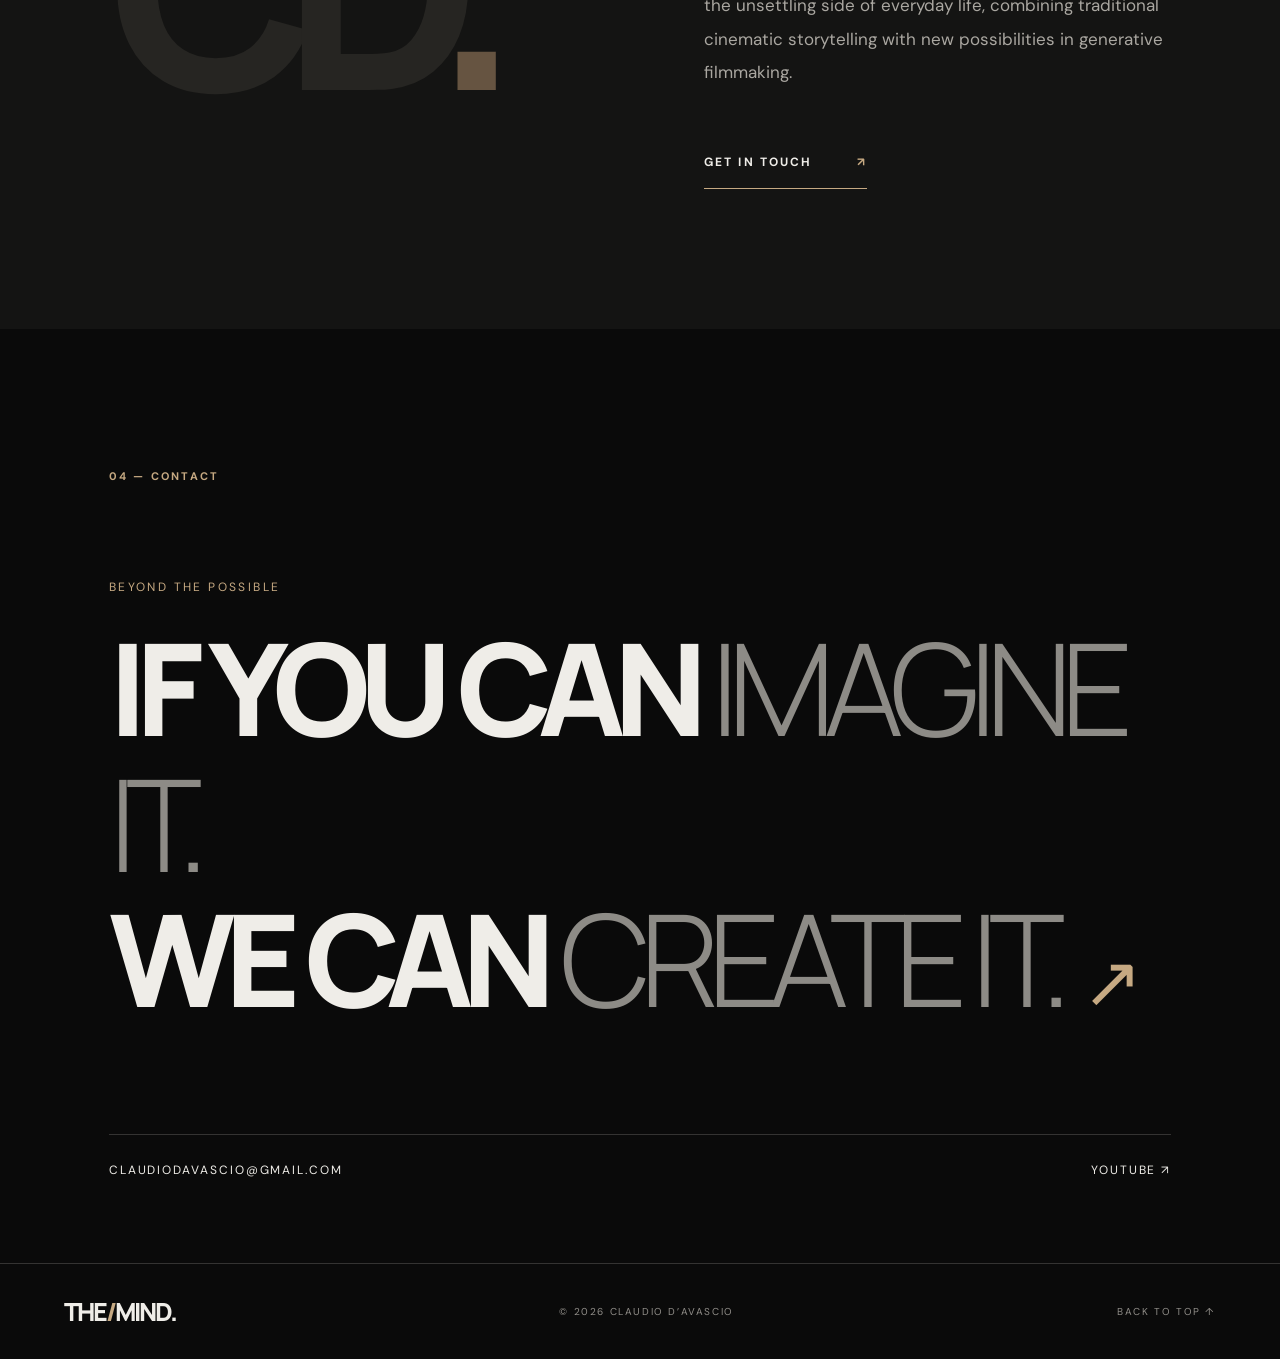
==== commit 3e4946e6: "Update index.html" ====
--- a/index.html
+++ b/index.html
@@ -19,7 +19,16 @@
     .festival-intro { color: #aaa5a0; max-width: 680px; line-height: 1.7; margin-bottom: 28px; }
     .festival-filters { display: flex; flex-wrap: wrap; gap: 12px; margin: 24px 0 30px; }
     .festival-filters select { appearance: auto; background: #151515; color: #f4f1ed; border: 1px solid #48433b; border-radius: 0; padding: 12px 14px; font: inherit; font-size: 13px; max-width: 100%; }
-    .festival-entry { display: grid; grid-template-columns: minmax(0,2fr) minmax(0,1fr) auto; gap: 20px; align-items: center; padding: 22px 0; border-top: 1px solid rgba(255,255,255,.16); }
+    
+.festival-entry {
+  display: grid;
+  grid-template-columns: minmax(0, 2fr) minmax(0, 1fr) minmax(180px, .8fr);
+  gap: 20px;
+  align-items: center;
+  padding: 22px 0;
+  border-top: 1px solid rgba(255,255,255,.16);
+}
+
     .festival-entry:last-child { border-bottom: 1px solid rgba(255,255,255,.16); }
     .festival-entry h3 { margin: 0 0 8px; font-size: clamp(18px, 2.3vw, 27px); letter-spacing: -.035em; font-weight: 700; }
     .festival-entry h3 a { color: inherit; text-decoration: none; }
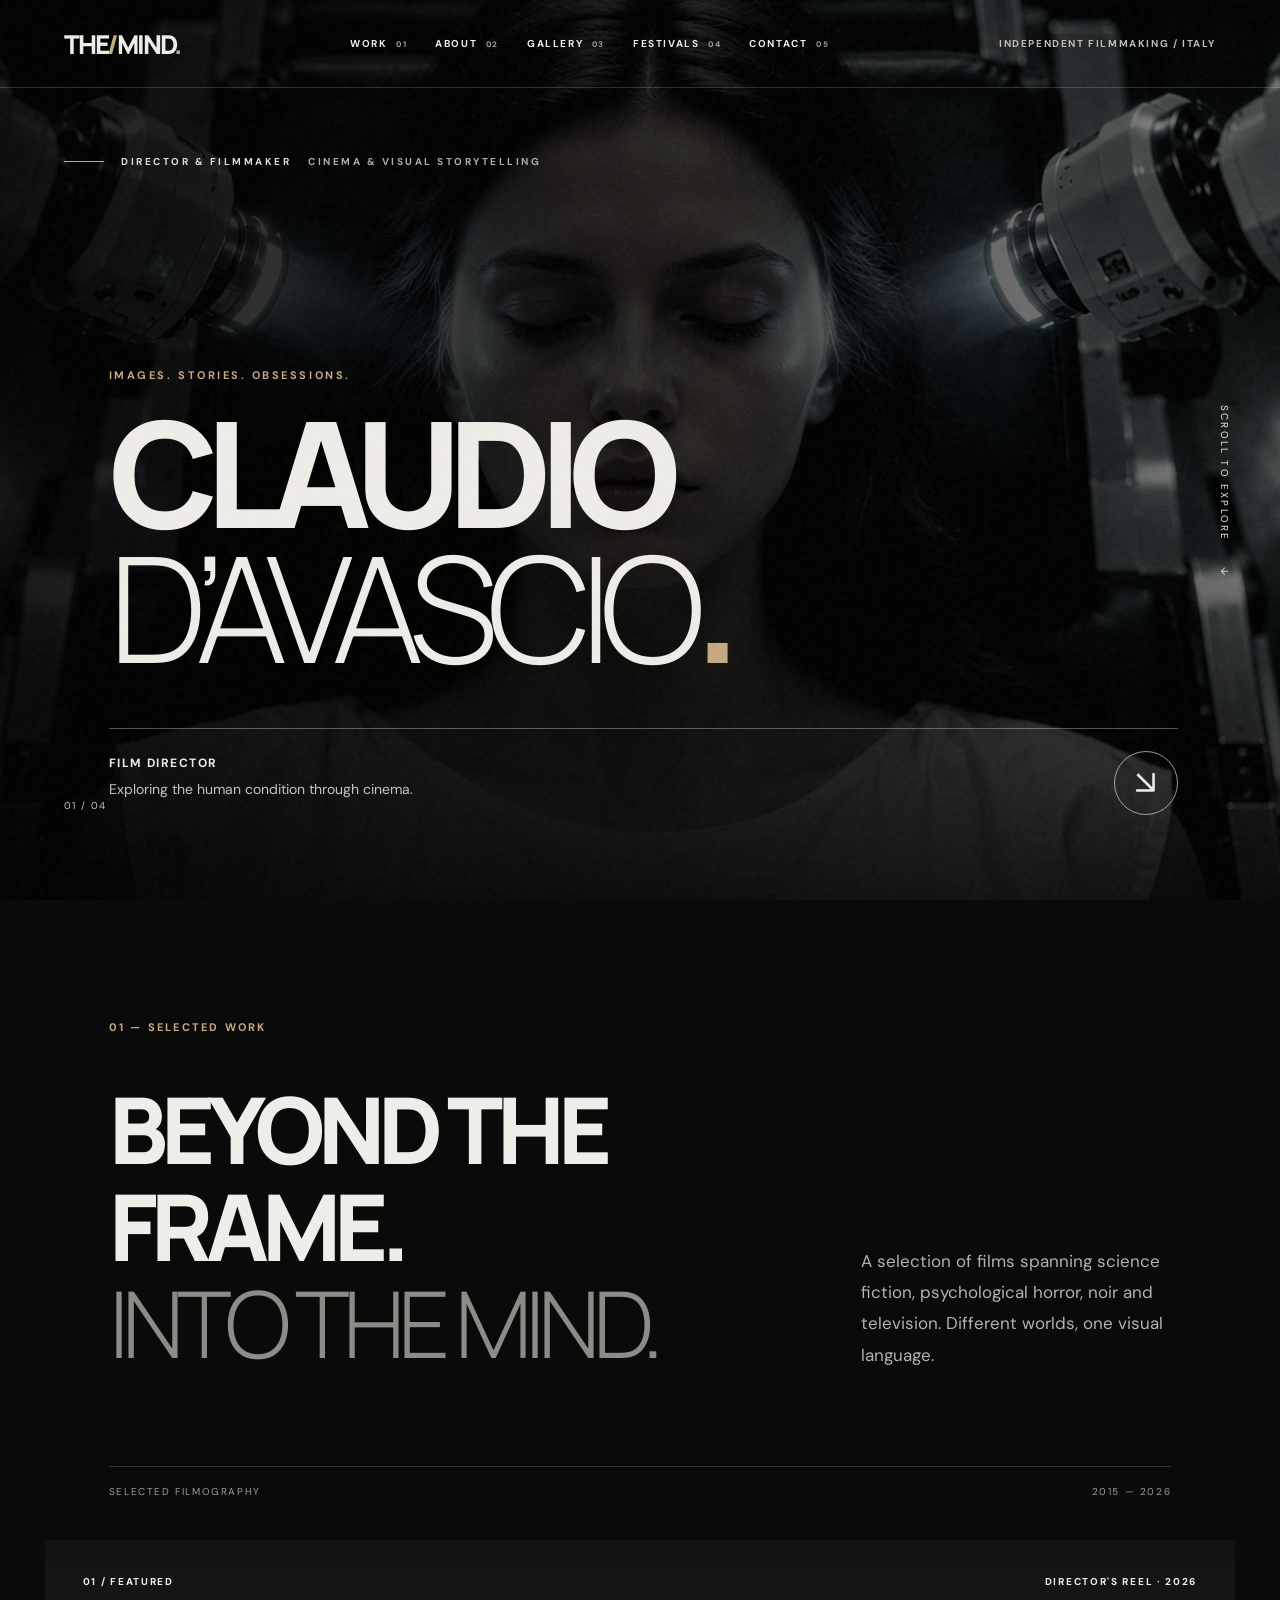
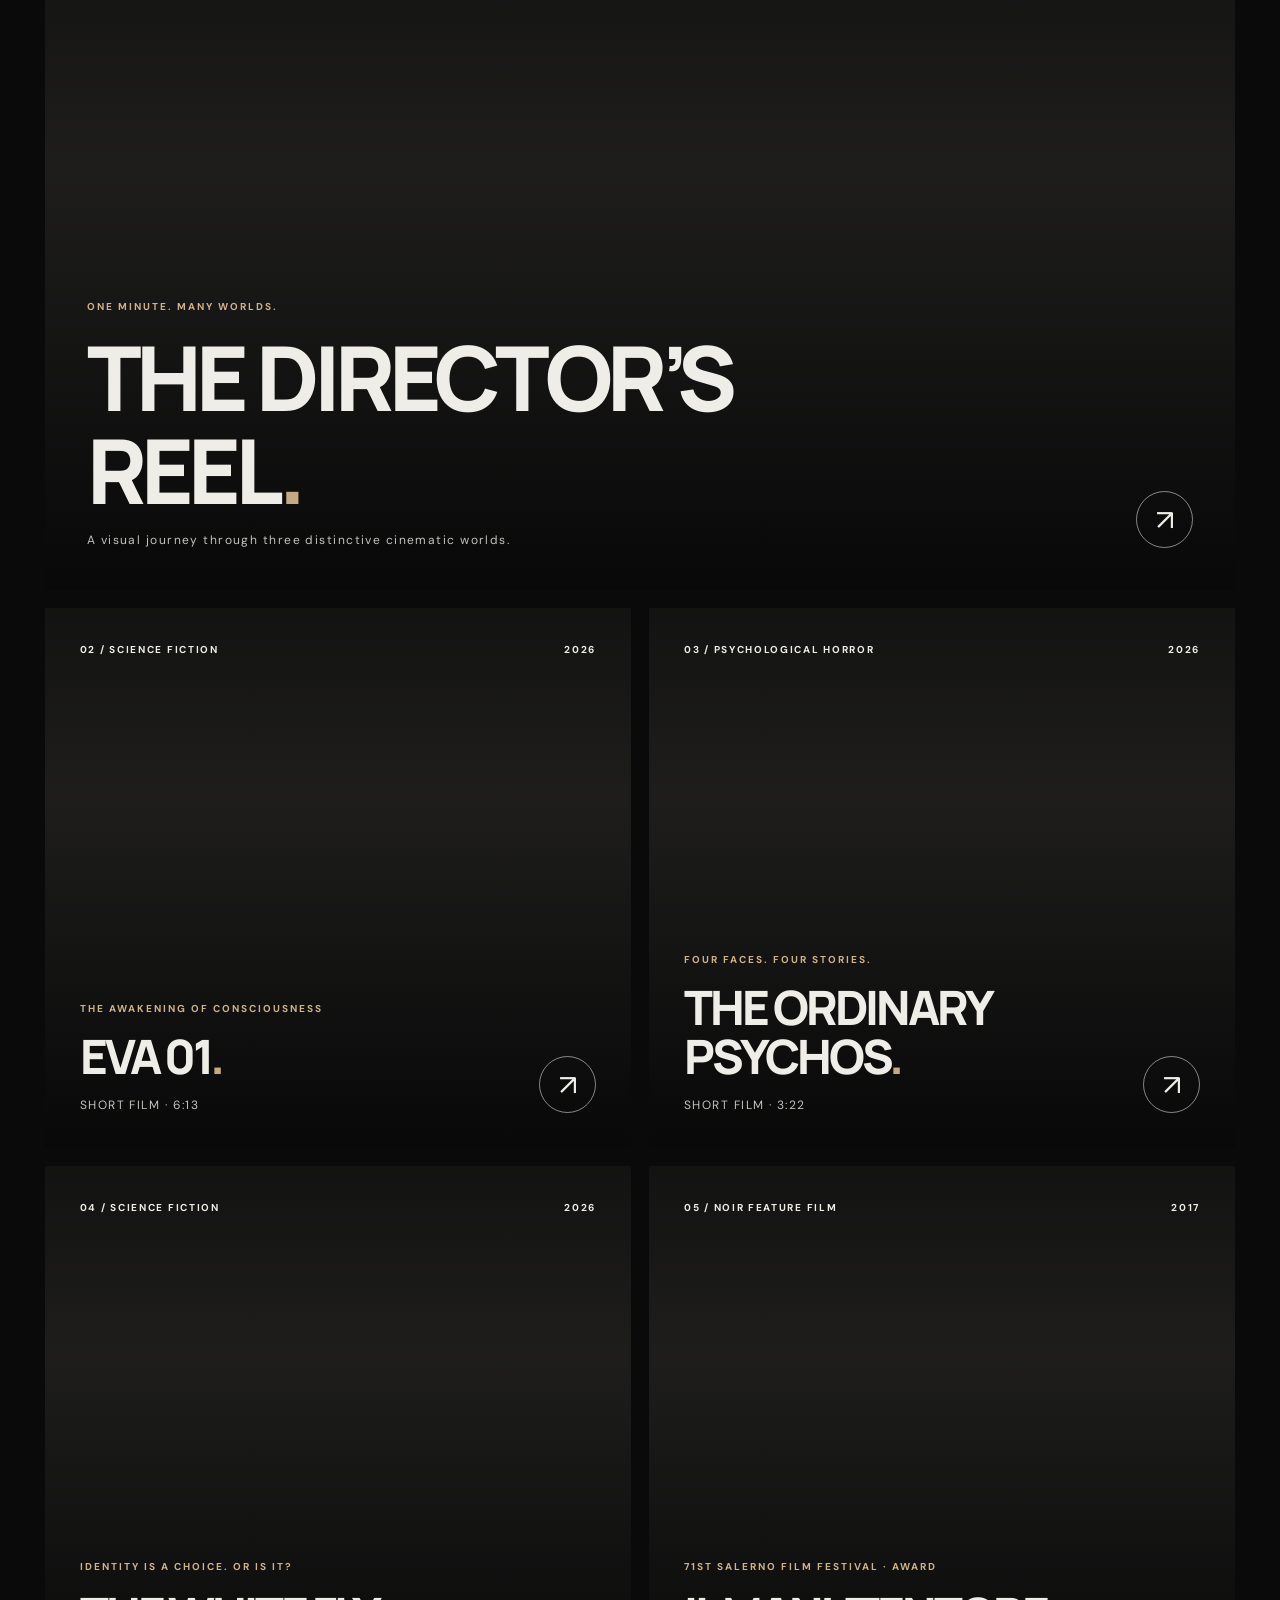
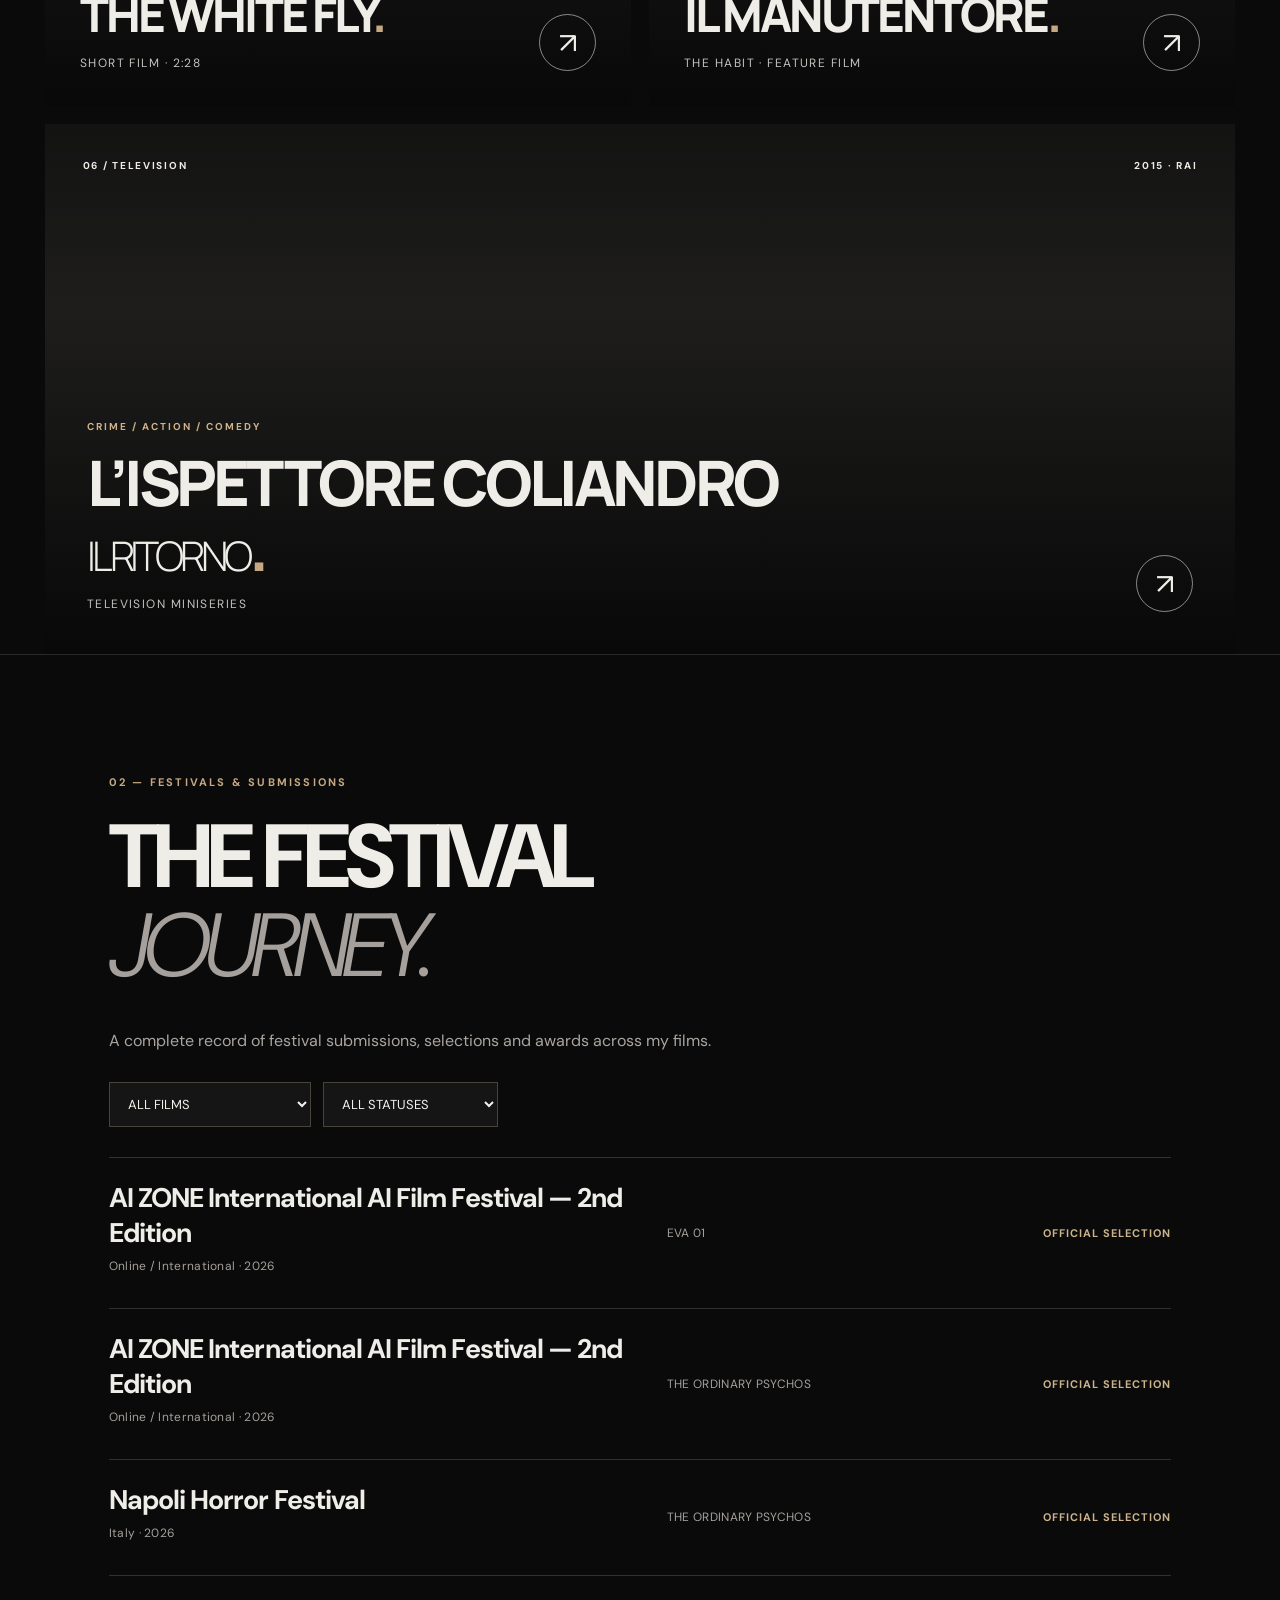
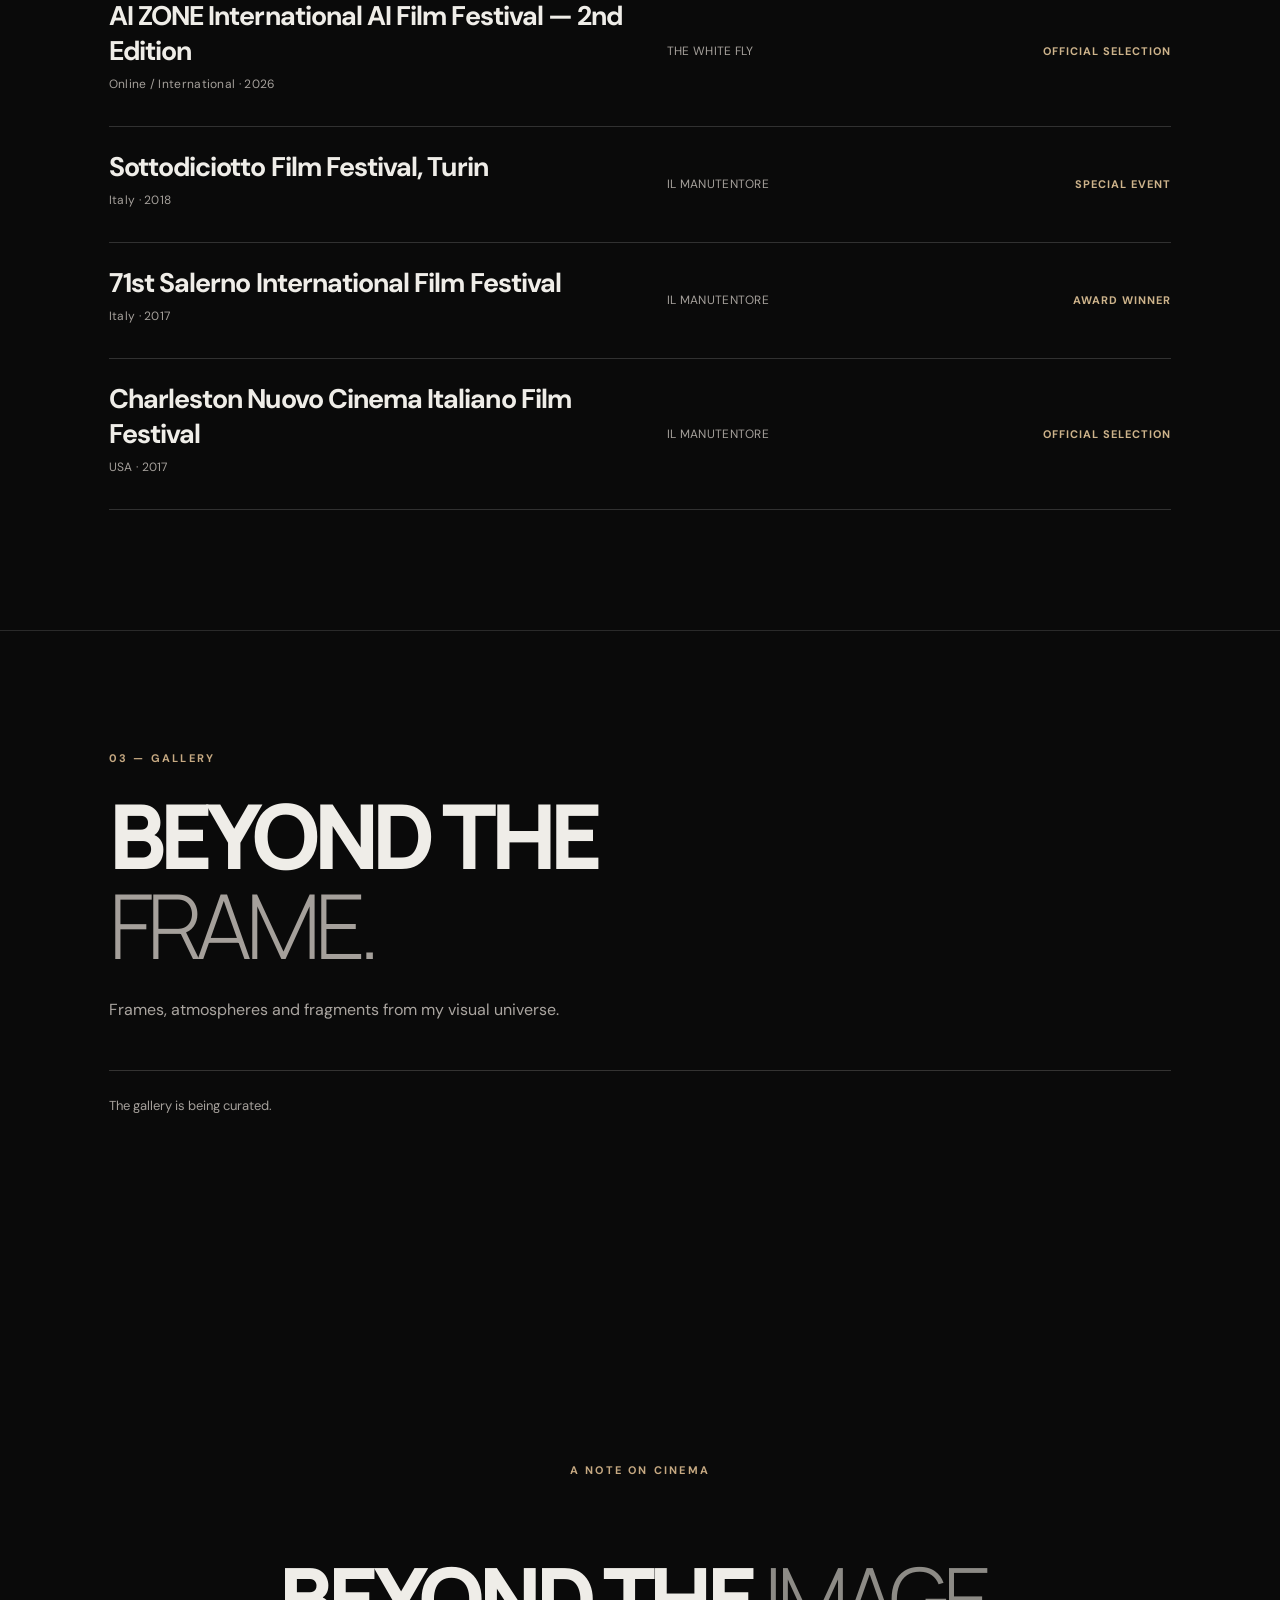
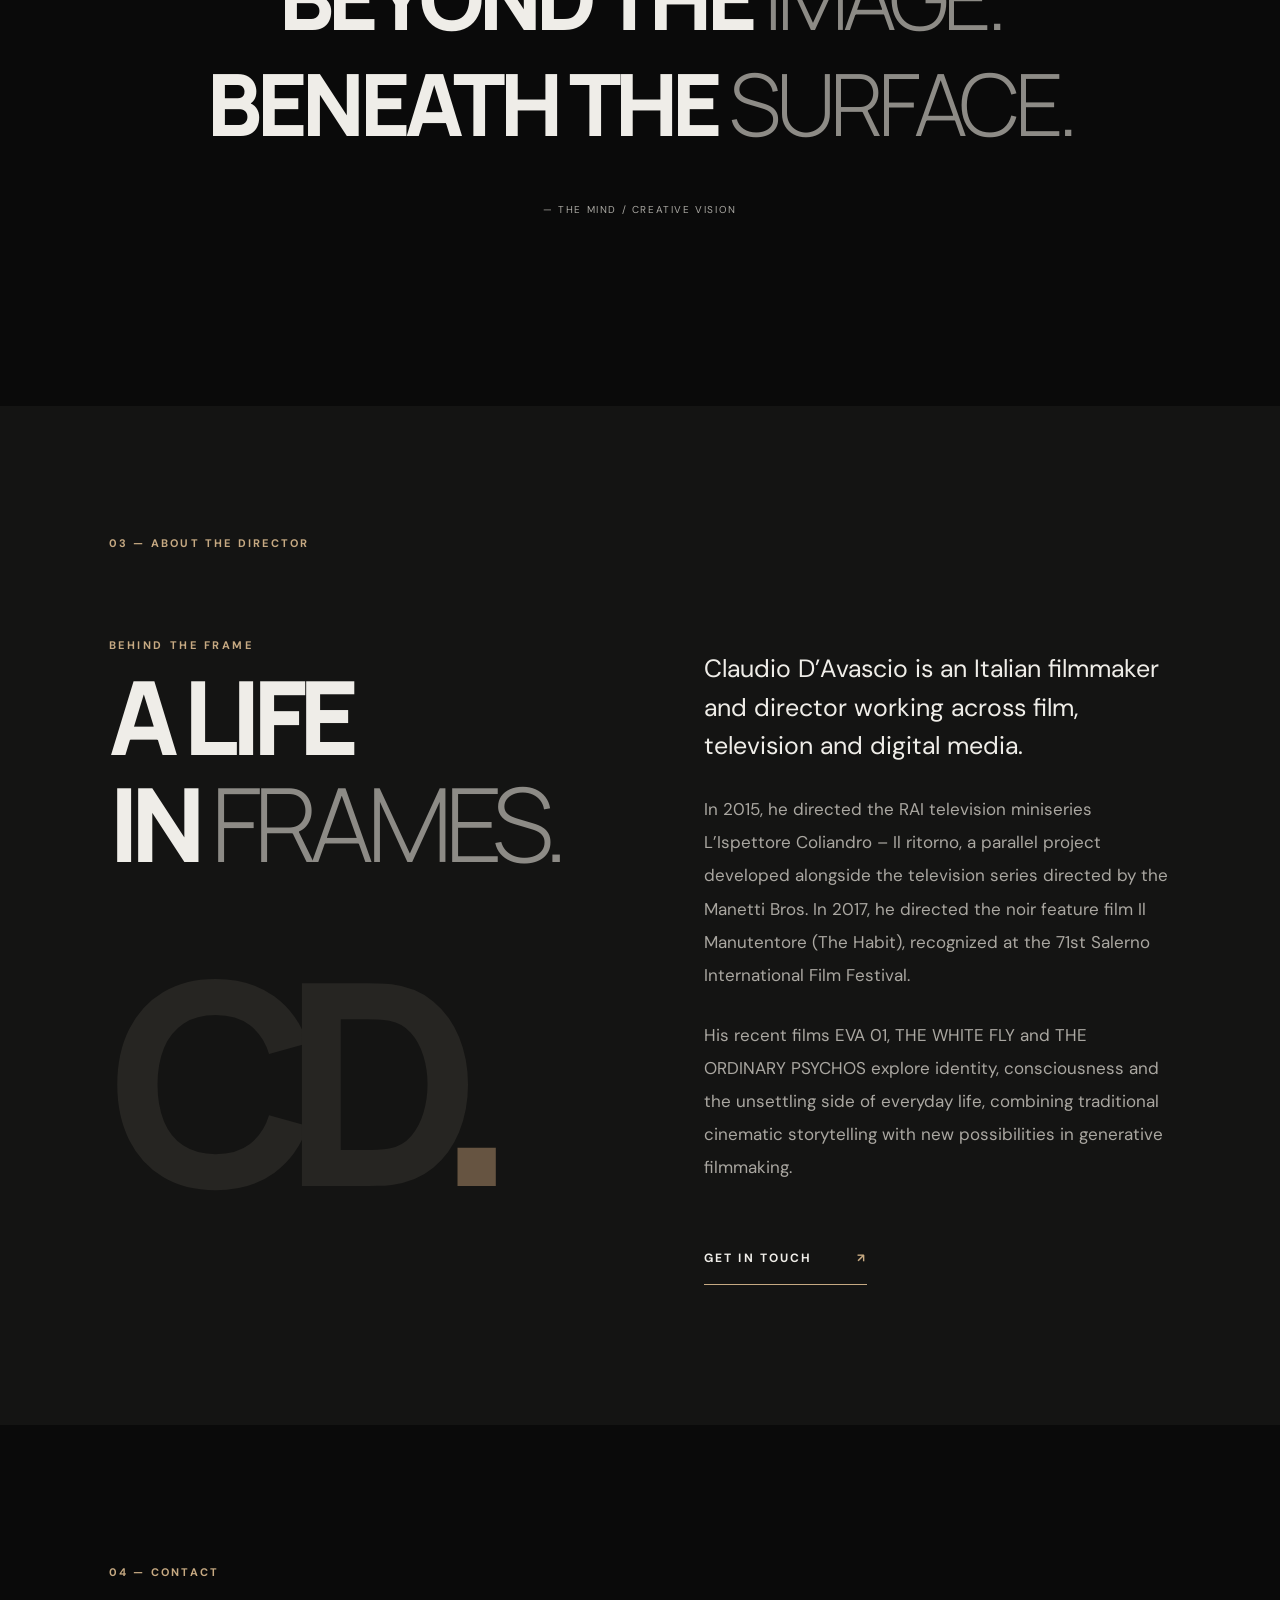
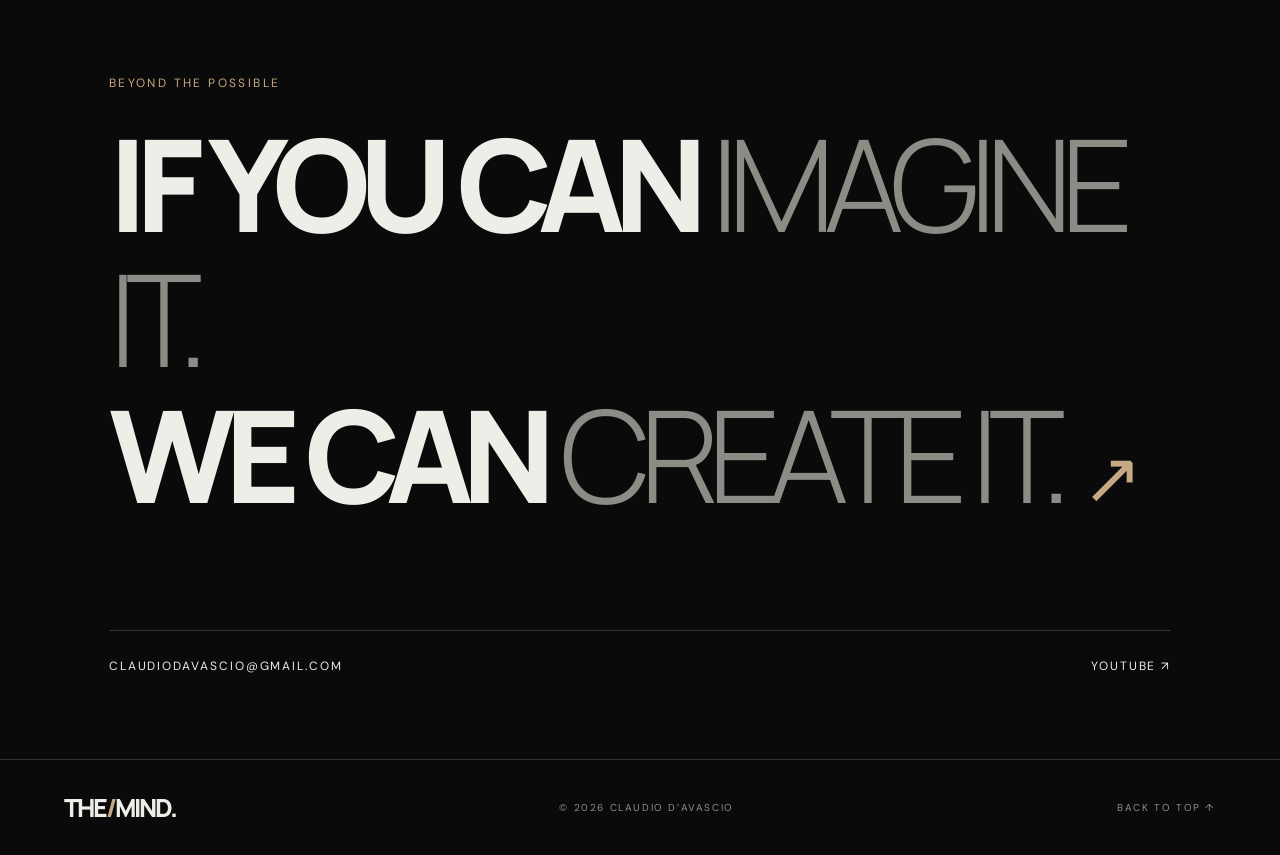
==== commit 9491733e: "Update index.html" ====
--- a/index.html
+++ b/index.html
@@ -193,6 +193,7 @@
 <script src="script.js"></script>
 <script src="cms-home.js"></script>
 <script src="typography.js"></script>
+<script src="gallery.js"></script>
 <script>
 /* THE MIND — Public festival archive (data/festivals.json) */
 (() => {
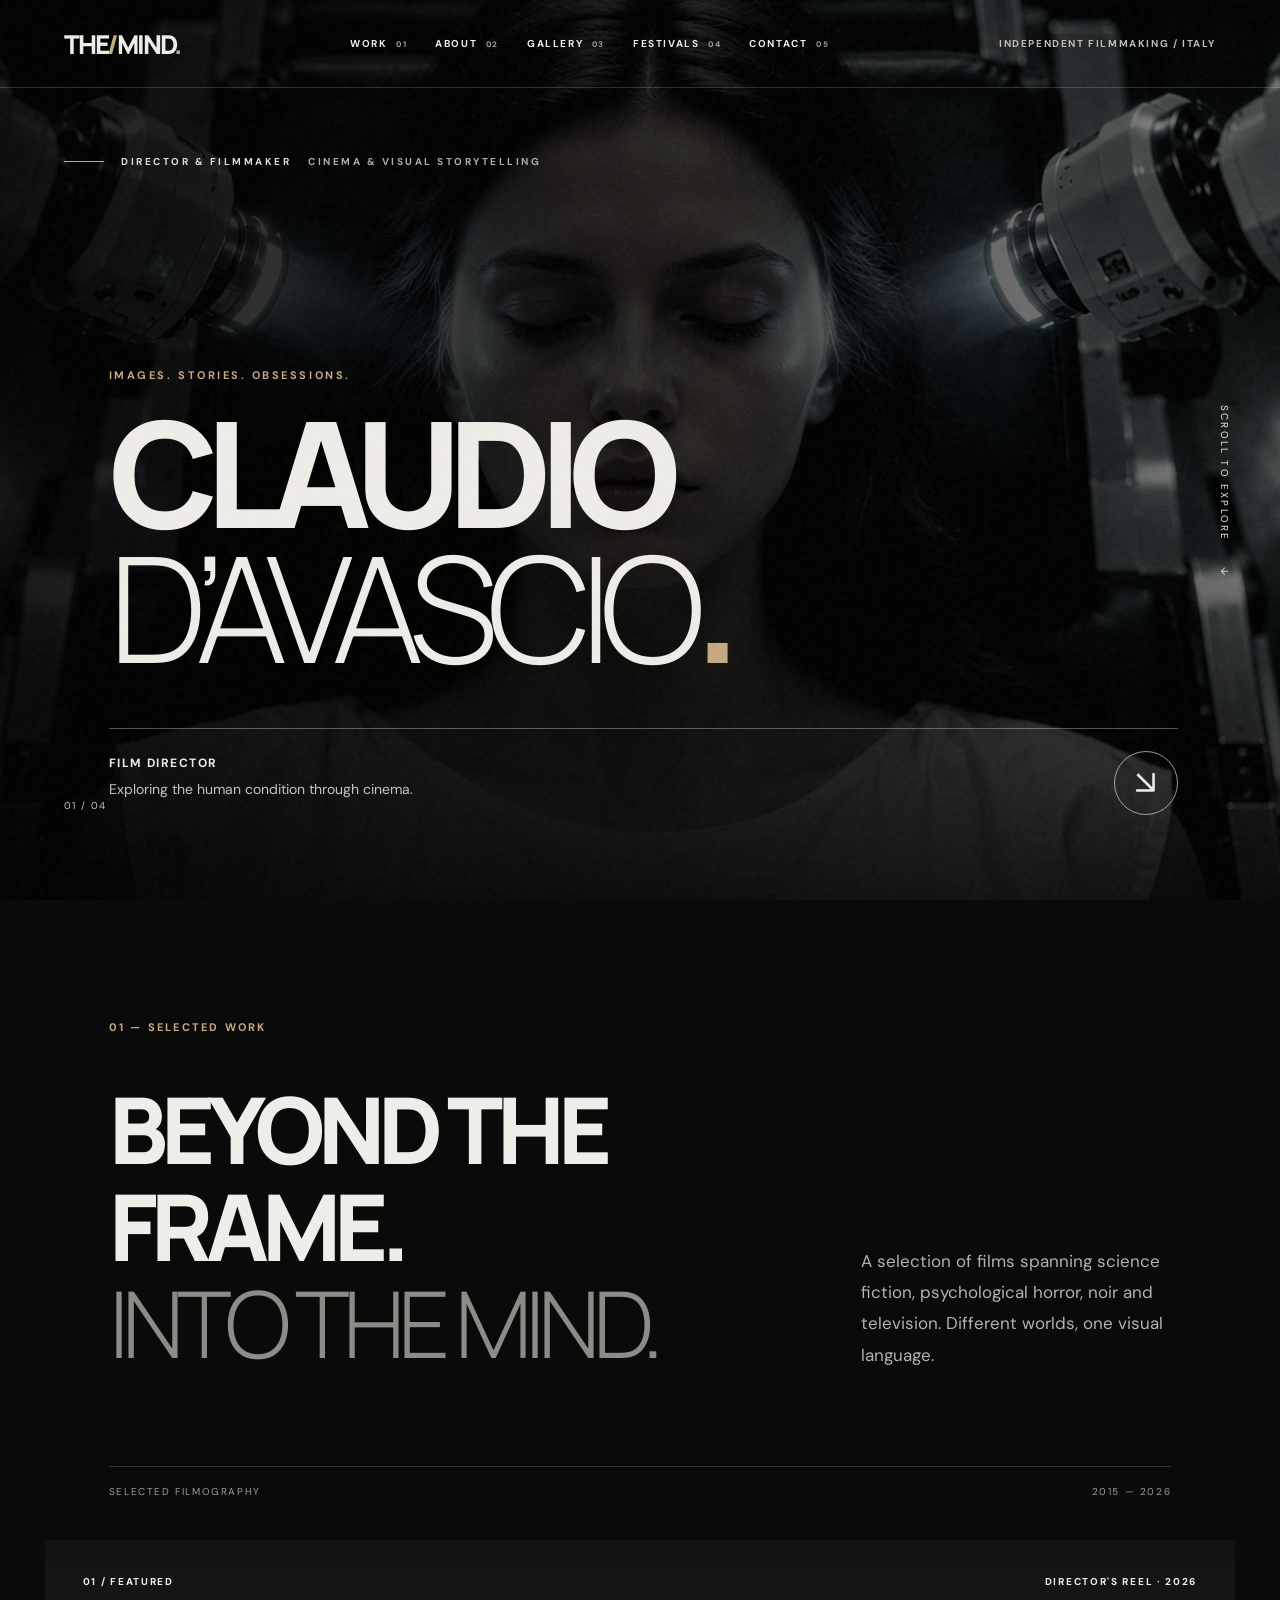
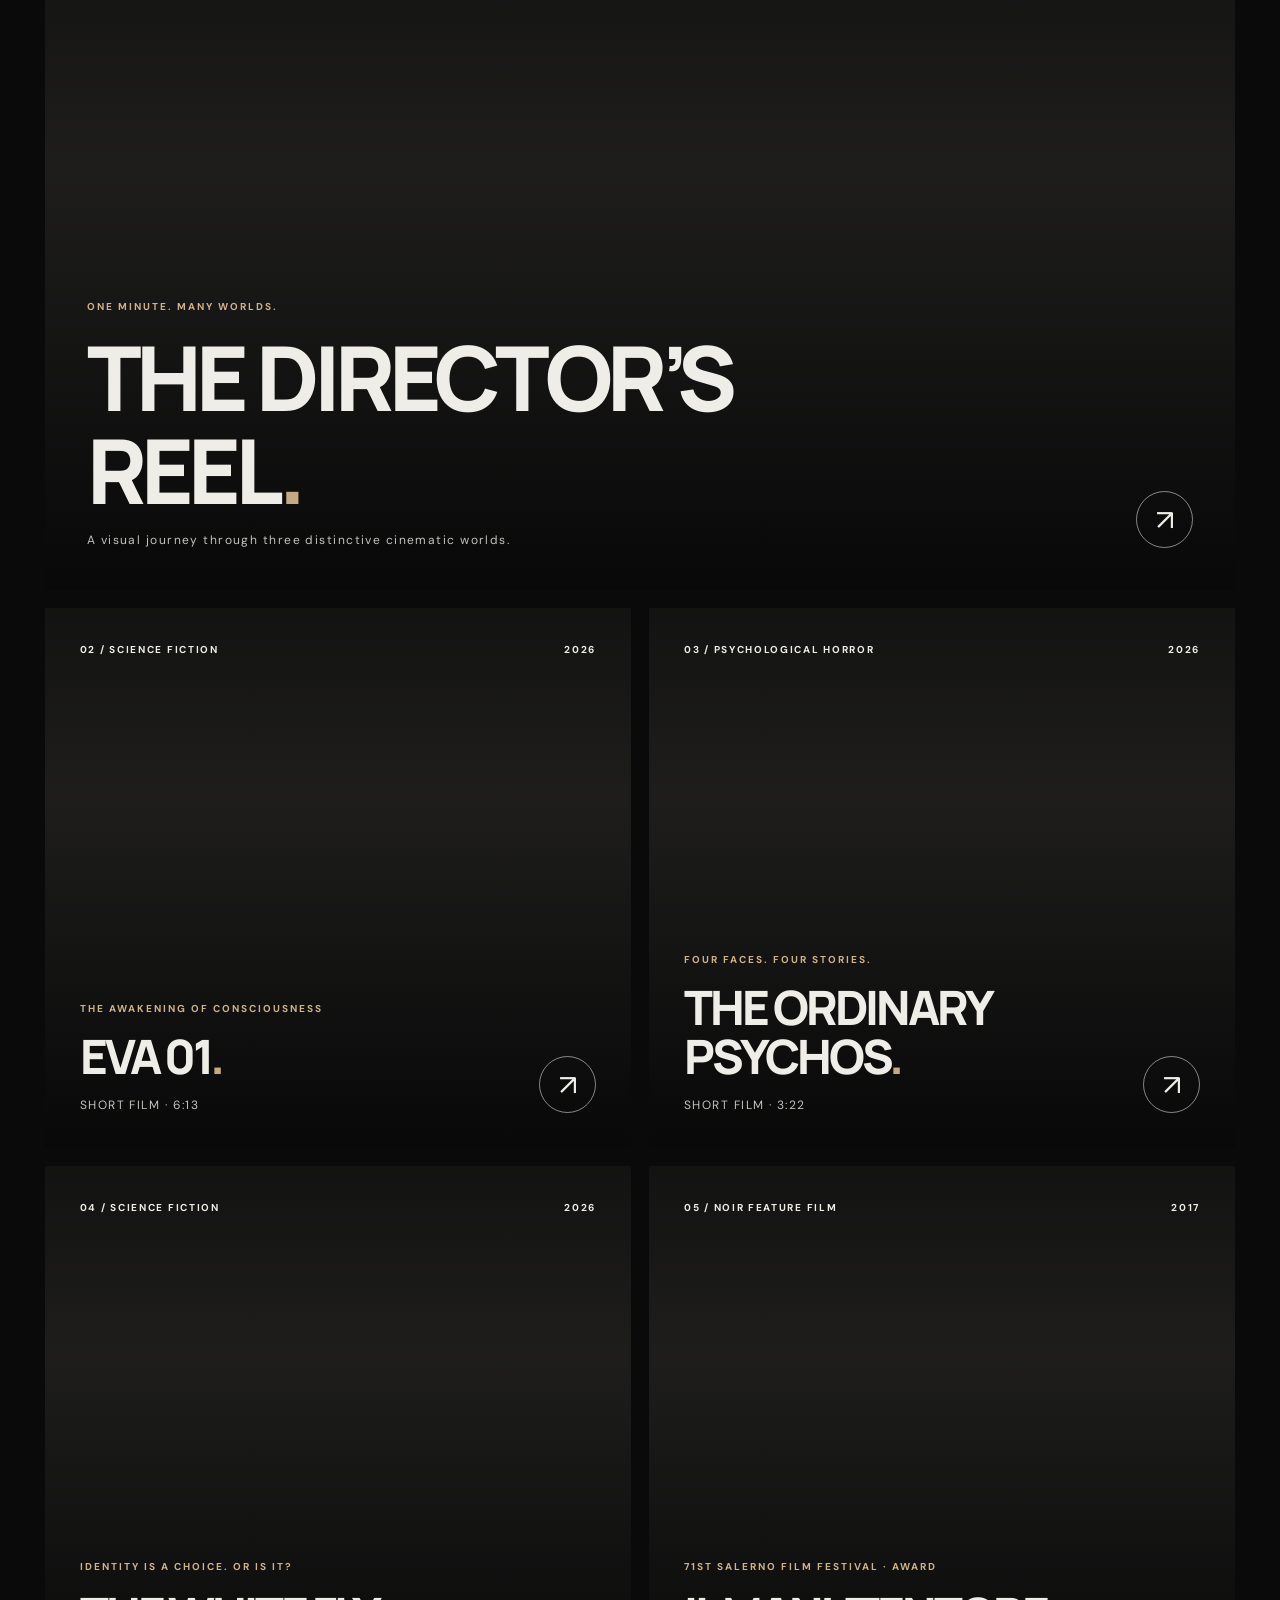
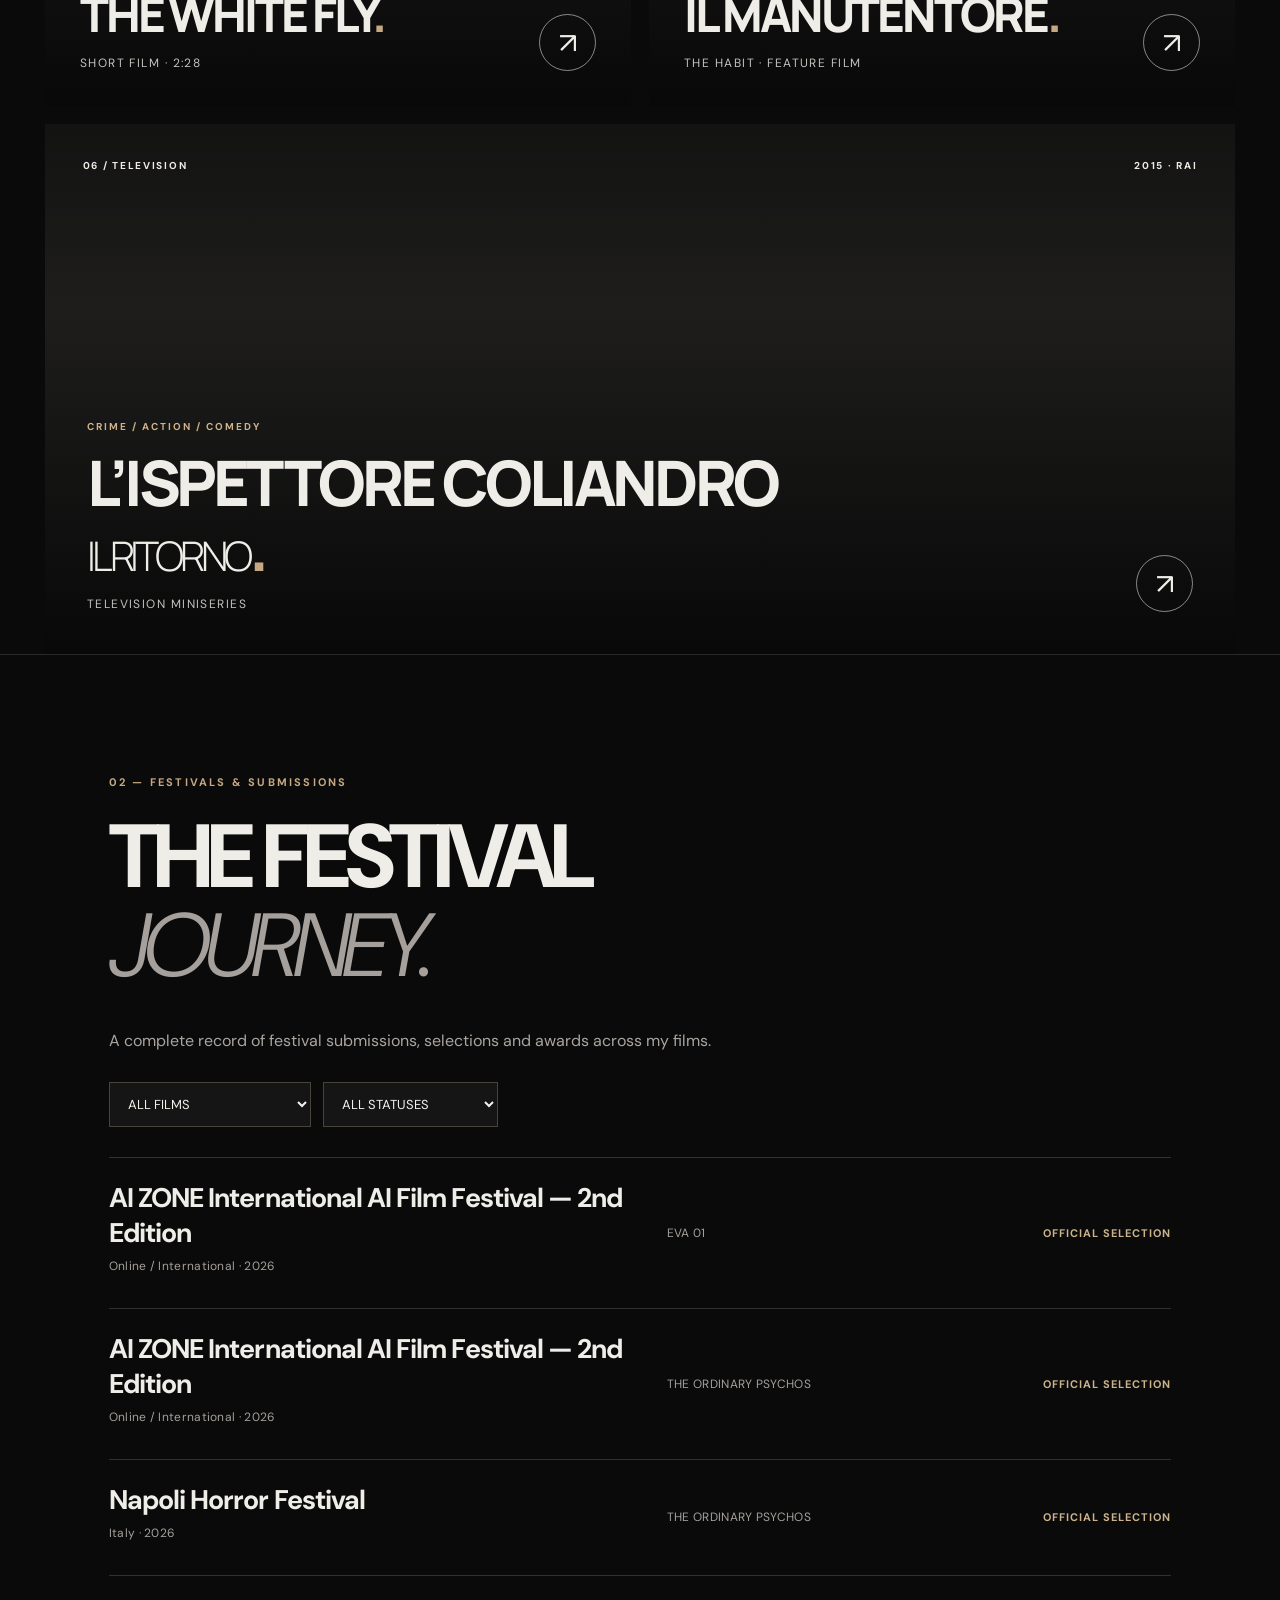
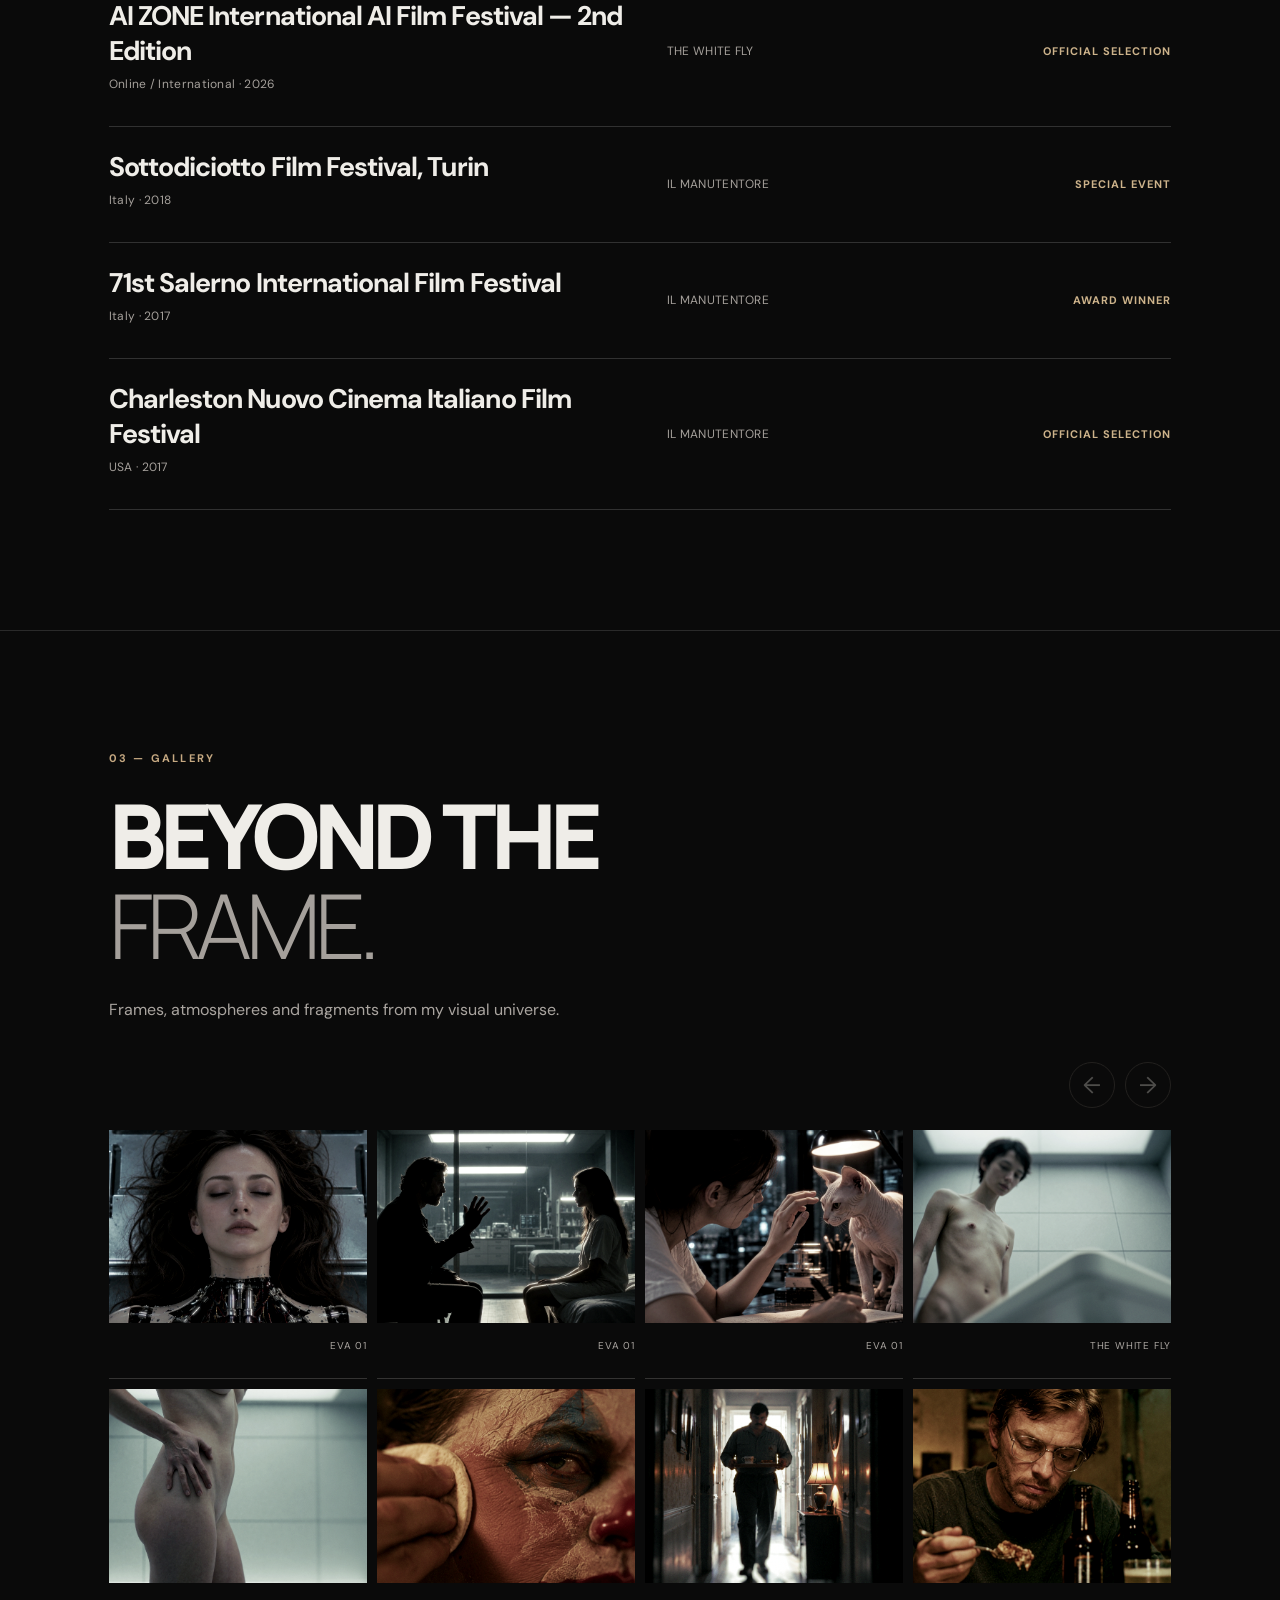
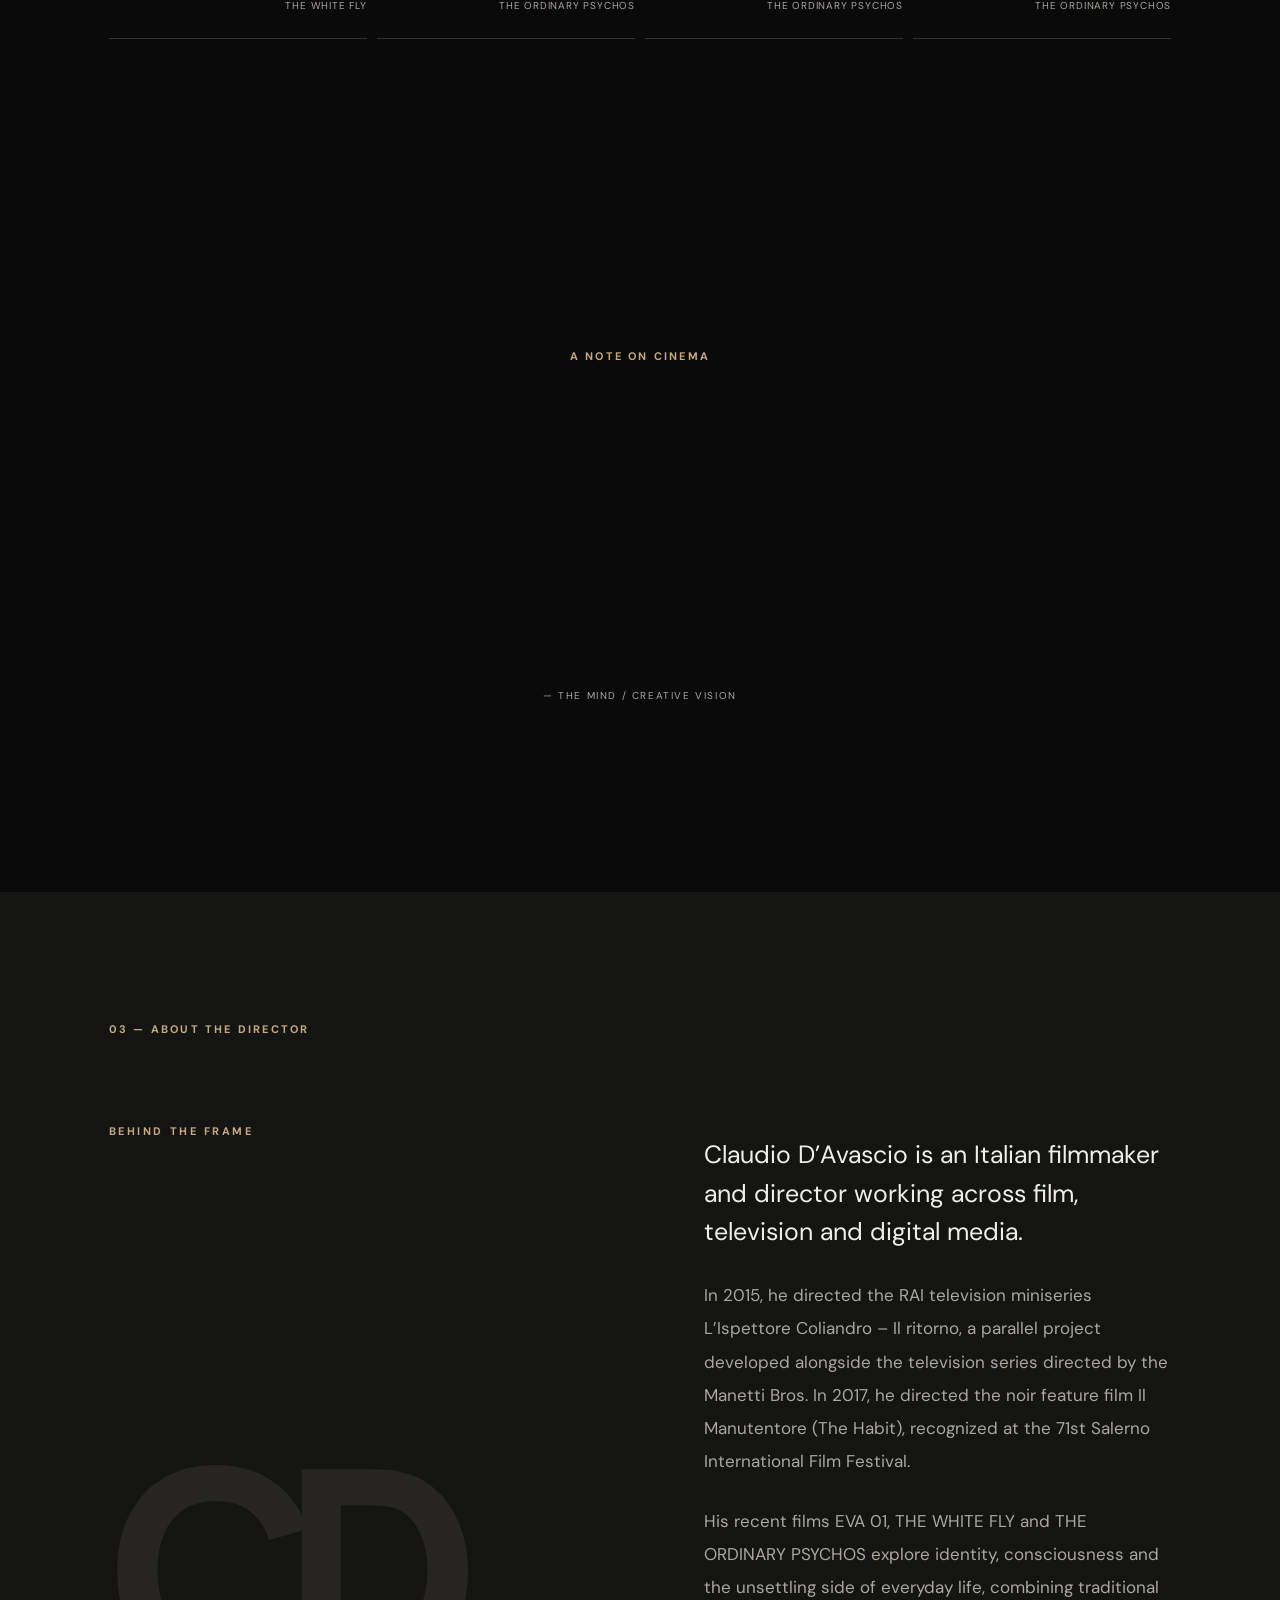
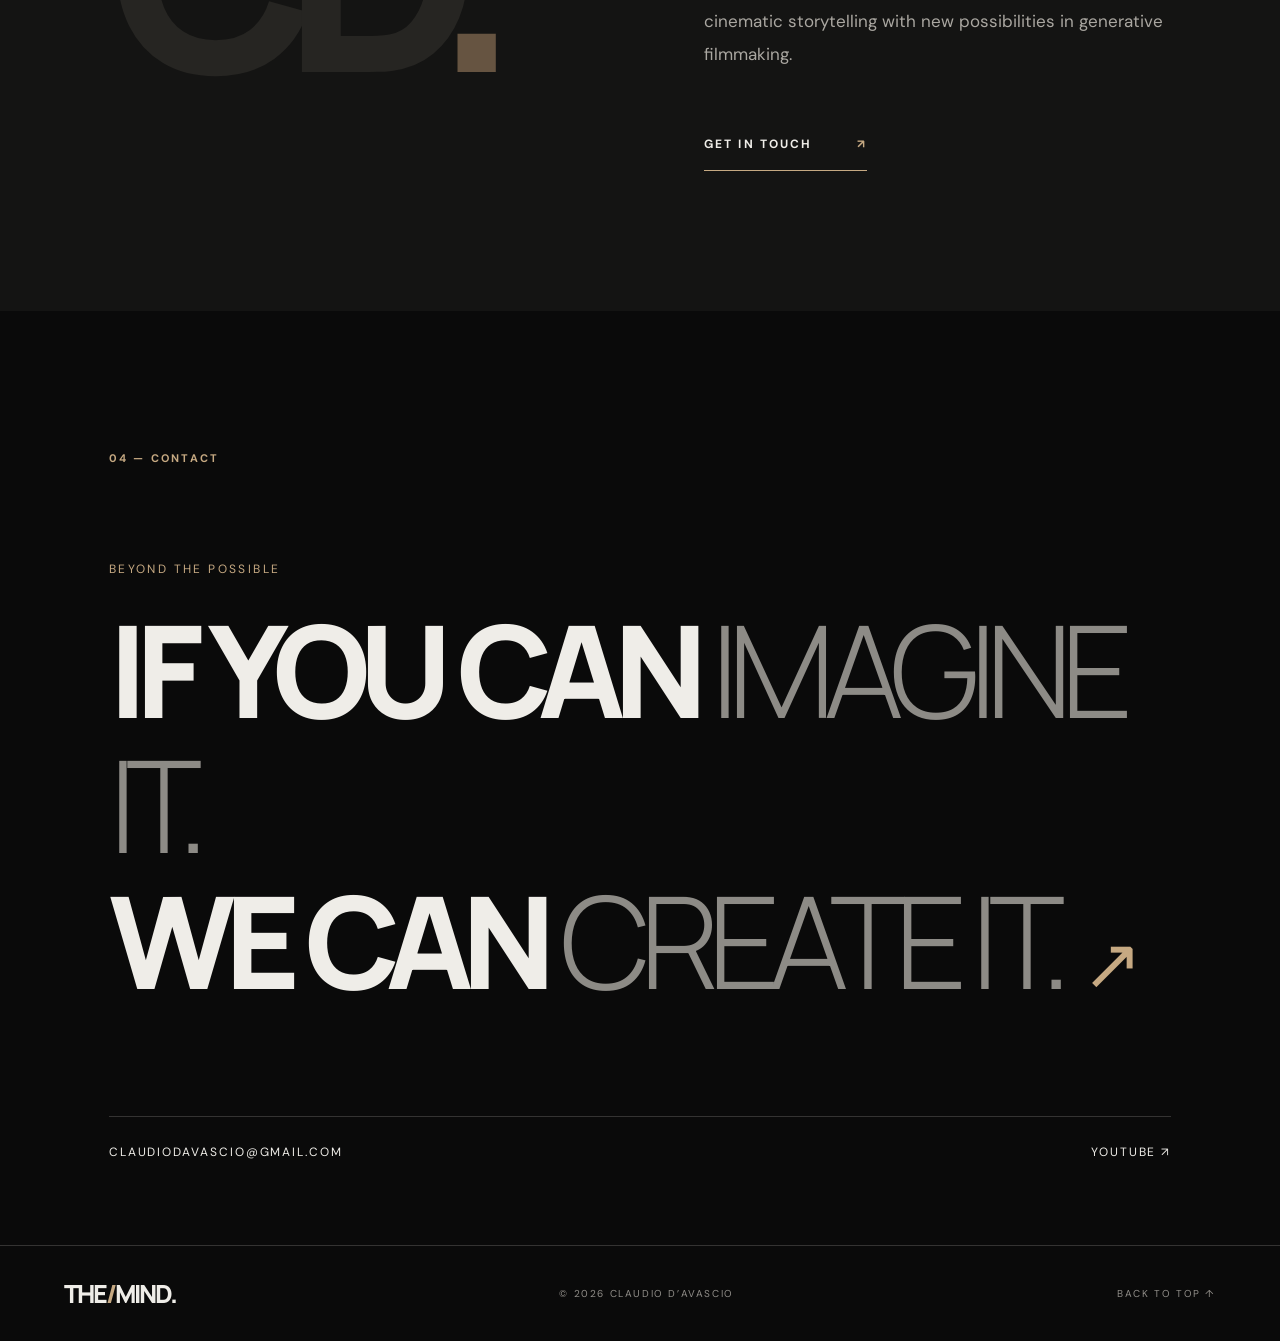
==== commit 59115652: "Update index.html" ====
--- a/index.html
+++ b/index.html
@@ -194,6 +194,119 @@
 <script src="cms-home.js"></script>
 <script src="typography.js"></script>
 <script src="gallery.js"></script>
+  
+<script>
+/* THE MIND — Gallery horizontal navigation */
+(() => {
+  const gallery = document.querySelector('#gallery');
+  const track = document.querySelector('#gallery-grid');
+
+  if (!gallery || !track) return;
+
+  const style = document.createElement('style');
+  style.textContent = `
+    .gallery-controls {
+      display: flex;
+      justify-content: flex-end;
+      gap: 10px;
+      margin: -8px 0 22px;
+    }
+
+    .gallery-controls button {
+      width: 46px;
+      height: 46px;
+      display: grid;
+      place-items: center;
+      border: 1px solid #5b554e;
+      border-radius: 50%;
+      background: transparent;
+      color: #eae6df;
+      font-size: 23px;
+      cursor: pointer;
+      transition:
+        background .2s,
+        color .2s,
+        border-color .2s;
+    }
+
+    .gallery-controls button:hover:not(:disabled) {
+      background: #c6a982;
+      color: #101010;
+      border-color: #c6a982;
+    }
+
+    .gallery-controls button:disabled {
+      opacity: .3;
+      cursor: default;
+    }
+
+    @media (max-width: 620px) {
+      .gallery-controls button {
+        width: 40px;
+        height: 40px;
+        font-size: 20px;
+      }
+    }
+  `;
+  document.head.appendChild(style);
+
+  const controls = document.createElement('div');
+  controls.className = 'gallery-controls';
+
+  const previous = document.createElement('button');
+  previous.type = 'button';
+  previous.textContent = '←';
+  previous.setAttribute('aria-label', 'Previous photographs');
+
+  const next = document.createElement('button');
+  next.type = 'button';
+  next.textContent = '→';
+  next.setAttribute('aria-label', 'Next photographs');
+
+  controls.append(previous, next);
+  track.before(controls);
+
+  function updateButtons() {
+    const maxScroll = Math.max(
+      0,
+      track.scrollWidth - track.clientWidth
+    );
+
+    previous.disabled = track.scrollLeft <= 2;
+    next.disabled = track.scrollLeft >= maxScroll - 2;
+  }
+
+  function move(direction) {
+    const first = track.querySelector('.gallery-item');
+
+    const step = first
+      ? first.getBoundingClientRect().width + 12
+      : track.clientWidth * .75;
+
+    track.scrollBy({
+      left: direction * step,
+      behavior: window.matchMedia(
+        '(prefers-reduced-motion: reduce)'
+      ).matches ? 'instant' : 'smooth'
+    });
+  }
+
+  previous.addEventListener('click', () => move(-1));
+  next.addEventListener('click', () => move(1));
+
+  track.addEventListener('scroll', updateButtons, {
+    passive: true
+  });
+
+  window.addEventListener('resize', updateButtons);
+
+  const observer = new MutationObserver(updateButtons);
+  observer.observe(track, { childList: true });
+
+  updateButtons();
+})();
+</script>
+
 <script>
 /* THE MIND — Public festival archive (data/festivals.json) */
 (() => {
--- a/styles.css
+++ b/styles.css
@@ -19,3 +19,106 @@
 .project[data-frame="reel"] .project-background{background-position:50% 42%}
 .project-page-hero:before{filter:saturate(.8) contrast(1.12) brightness(.6)}
 @media(max-width:620px){.hero-image{background-position:52% 34%}.project-background{background-position:center center}}
+
+
+/* THE MIND — Gallery compact grid */
+
+.gallery-section .gallery-grid {
+  display: grid;
+  grid-template-columns: repeat(4, minmax(0, 1fr));
+  gap: 10px;
+}
+
+.gallery-section .gallery-grid > .gallery-item,
+.gallery-section .gallery-grid > .gallery-item:nth-child(n) {
+  grid-column: span 1;
+  min-width: 0;
+}
+
+.gallery-section .gallery-grid
+> .gallery-item .gallery-image-wrap,
+.gallery-section .gallery-grid
+> .gallery-item:nth-child(n) .gallery-image-wrap {
+  aspect-ratio: 4 / 3;
+}
+
+.gallery-section .gallery-grid
+> .gallery-item img {
+  width: 100%;
+  height: 100%;
+  object-fit: cover;
+}
+
+/* Tablet: 3 fotografie per riga */
+@media (max-width: 900px) {
+  .gallery-section .gallery-grid {
+    grid-template-columns: repeat(3, minmax(0, 1fr));
+  }
+}
+
+/* Smartphone: 2 fotografie per riga */
+@media (max-width: 620px) {
+  .gallery-section .gallery-grid {
+    grid-template-columns: repeat(2, minmax(0, 1fr));
+    gap: 8px;
+  }
+
+  .gallery-section .gallery-label {
+    padding: 10px 0 17px;
+    flex-direction: column;
+    gap: 3px;
+  }
+
+  .gallery-section .gallery-film {
+    text-align: left;
+     
+/* THE MIND — Horizontal cinematic gallery */
+
+.gallery-section .gallery-grid {
+  display: grid;
+  grid-auto-flow: column;
+  grid-auto-columns: clamp(230px, 25vw, 340px);
+  grid-template-columns: none !important;
+  gap: 12px;
+  overflow-x: auto;
+  overflow-y: hidden;
+  scroll-snap-type: x mandatory;
+  scroll-behavior: smooth;
+  overscroll-behavior-x: contain;
+  scrollbar-width: none;
+  padding-bottom: 12px;
+}
+
+.gallery-section .gallery-grid::-webkit-scrollbar {
+  display: none;
+}
+
+.gallery-section .gallery-grid > .gallery-item,
+.gallery-section .gallery-grid > .gallery-item:nth-child(n) {
+  grid-column: auto !important;
+  width: 100%;
+  scroll-snap-align: start;
+}
+
+.gallery-section .gallery-grid
+> .gallery-item .gallery-image-wrap,
+.gallery-section .gallery-grid
+> .gallery-item:nth-child(n) .gallery-image-wrap {
+  aspect-ratio: 4 / 3 !important;
+}
+
+.gallery-section .gallery-grid img {
+  width: 100%;
+  height: 100%;
+  object-fit: cover;
+}
+
+@media (max-width: 620px) {
+  .gallery-section .gallery-grid {
+    grid-auto-columns: 75vw;
+    gap: 10px;
+  }
+}
+
+  }
+}
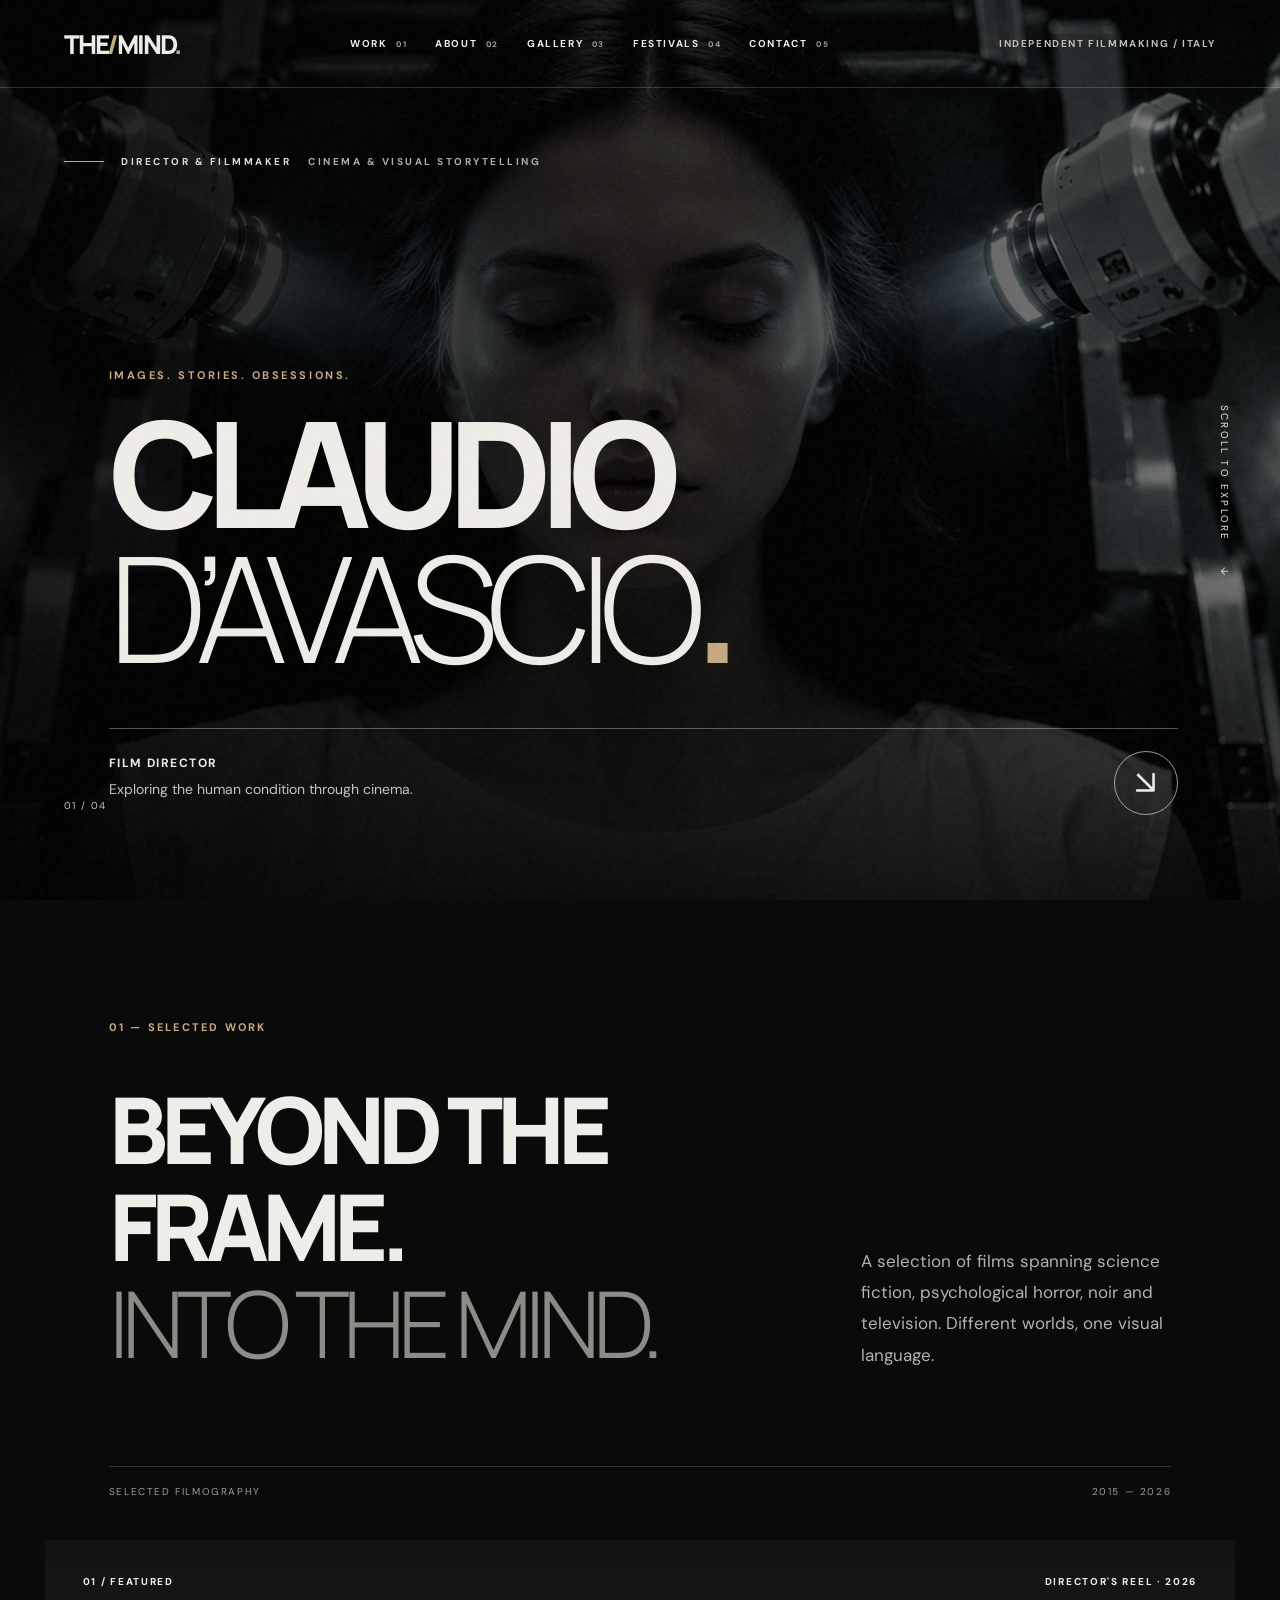
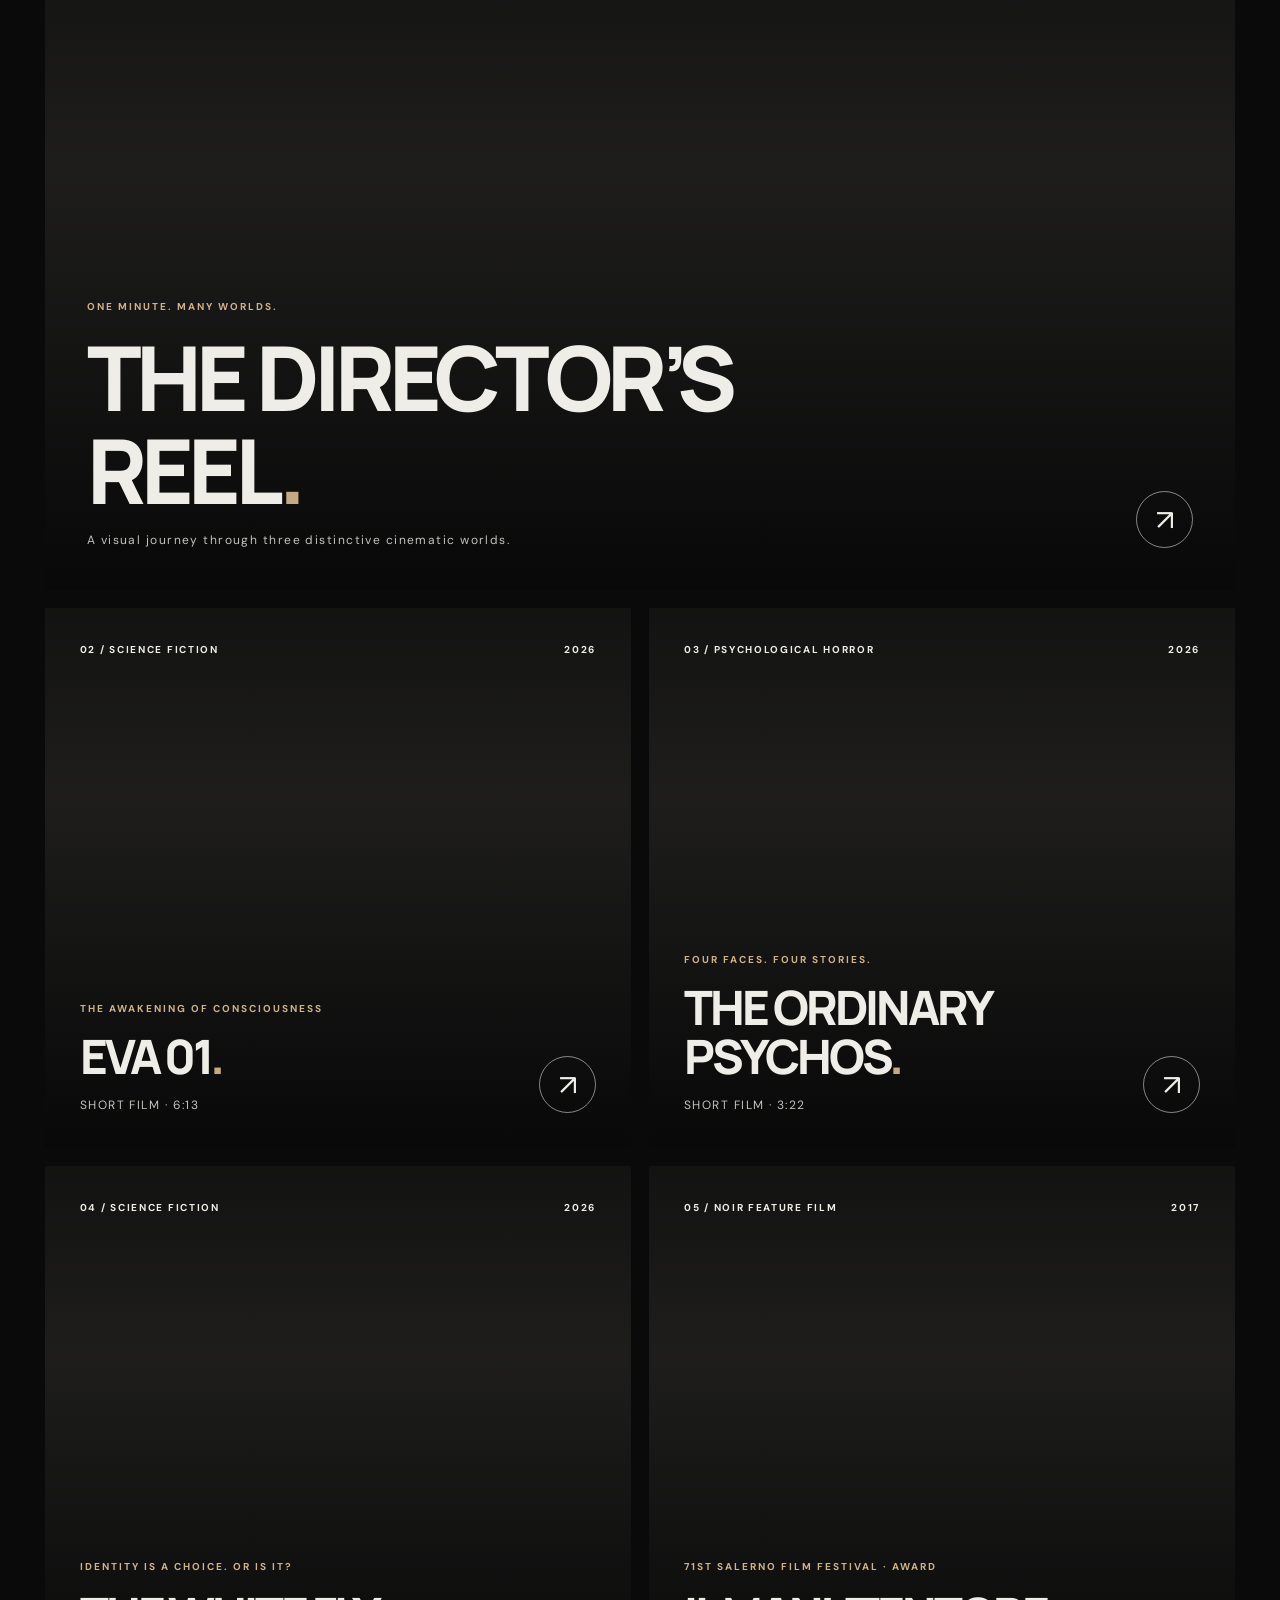
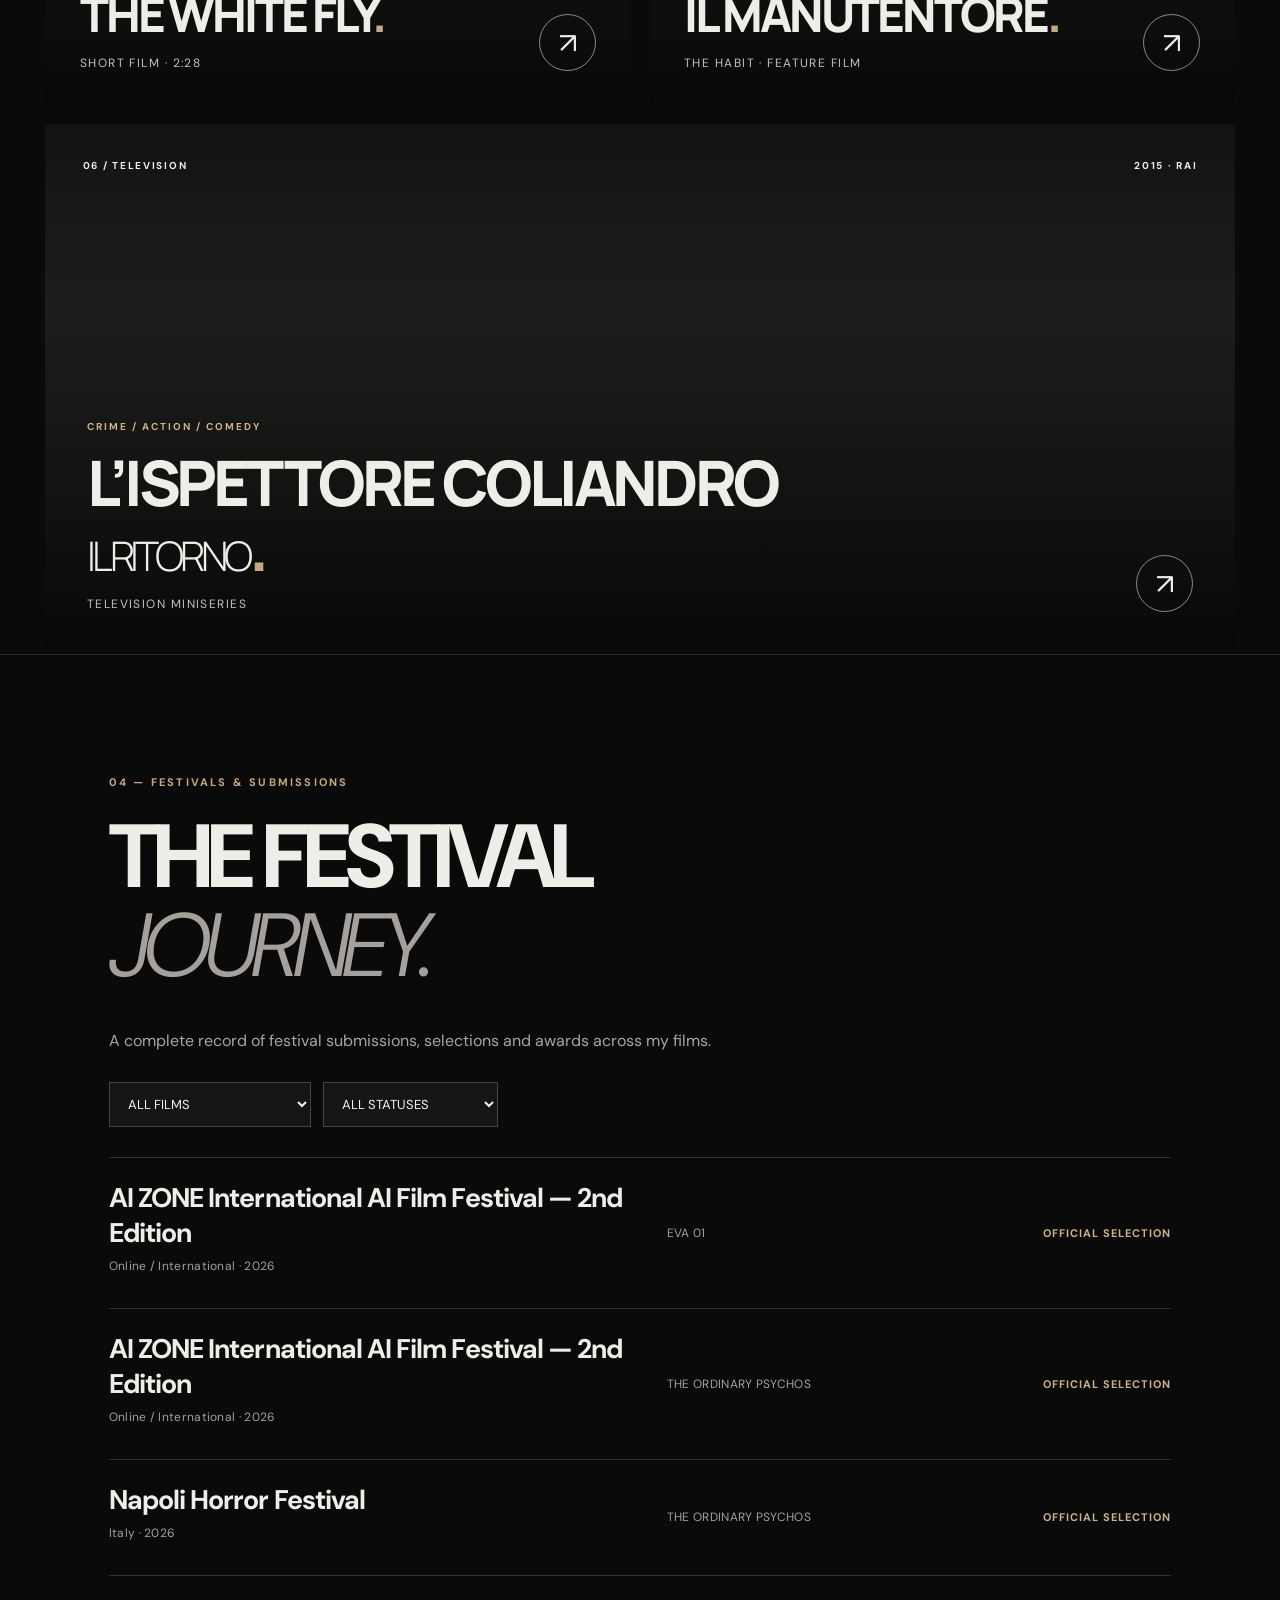
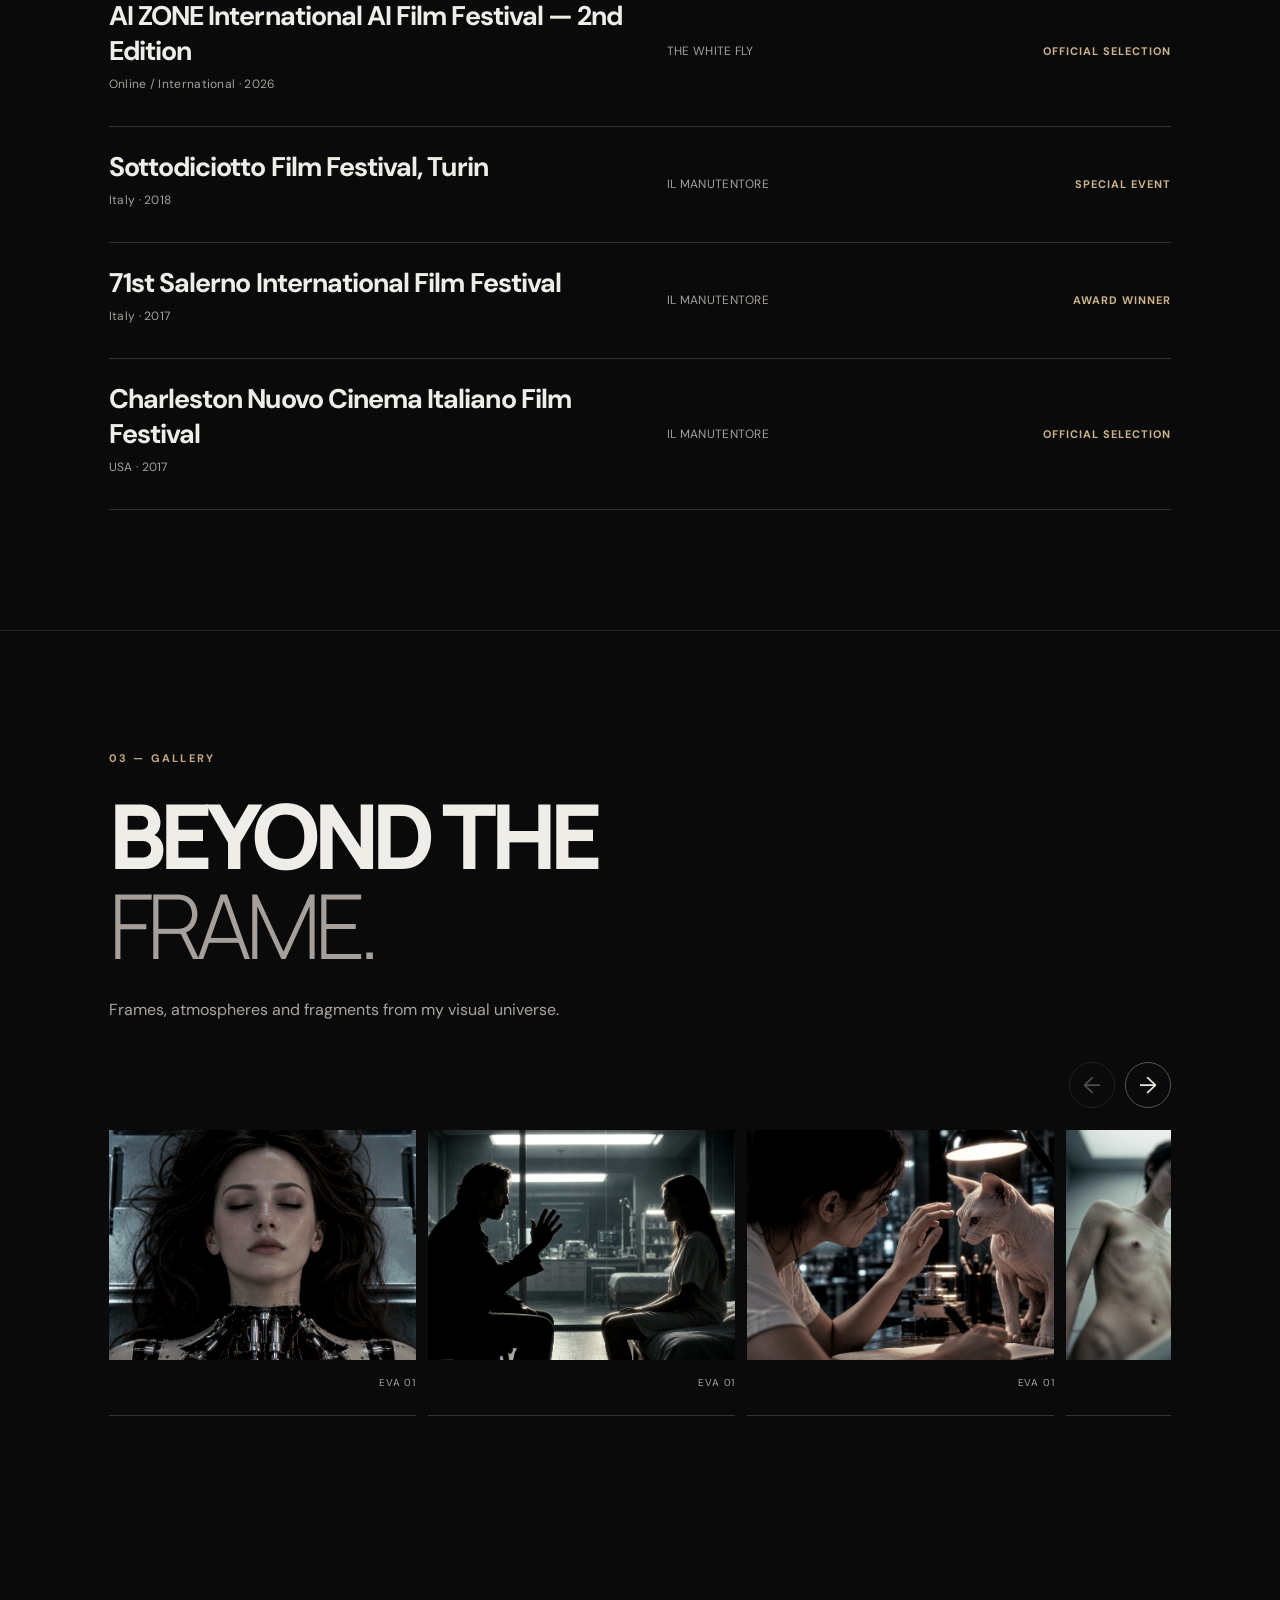
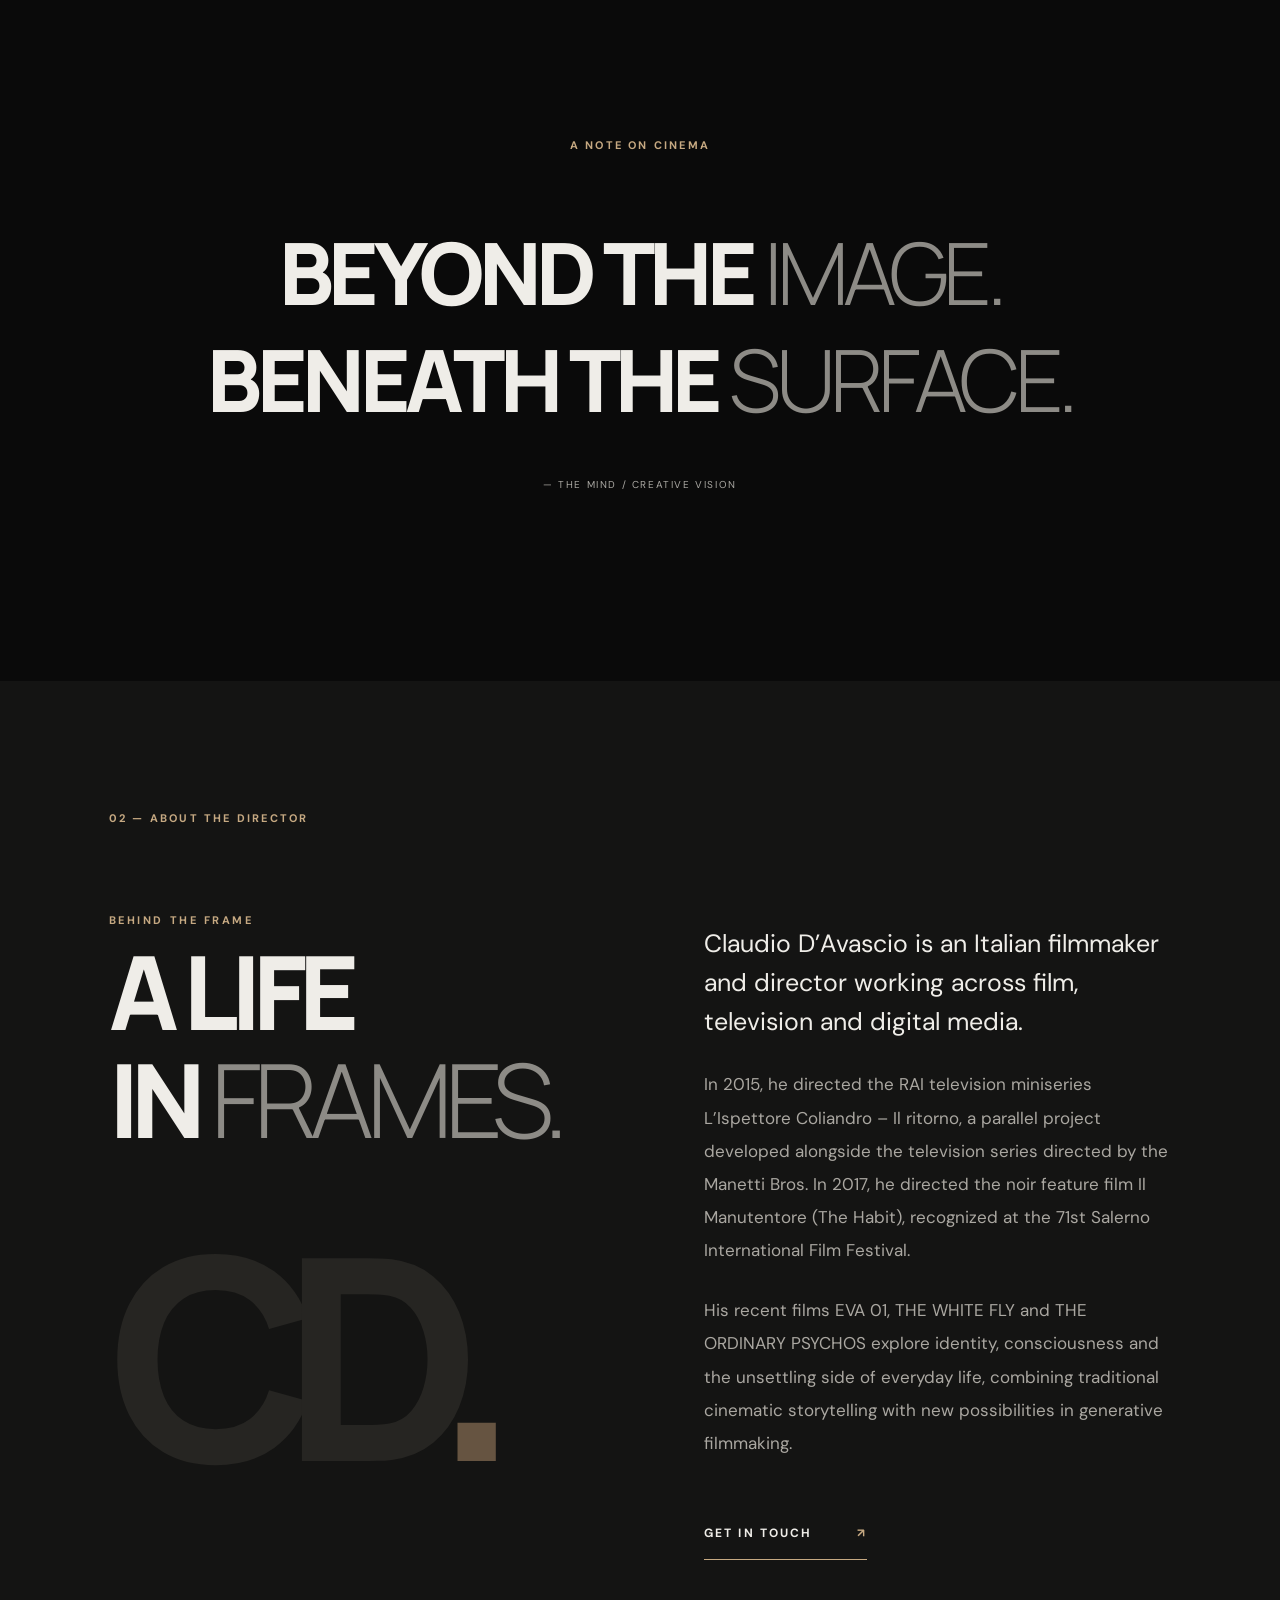
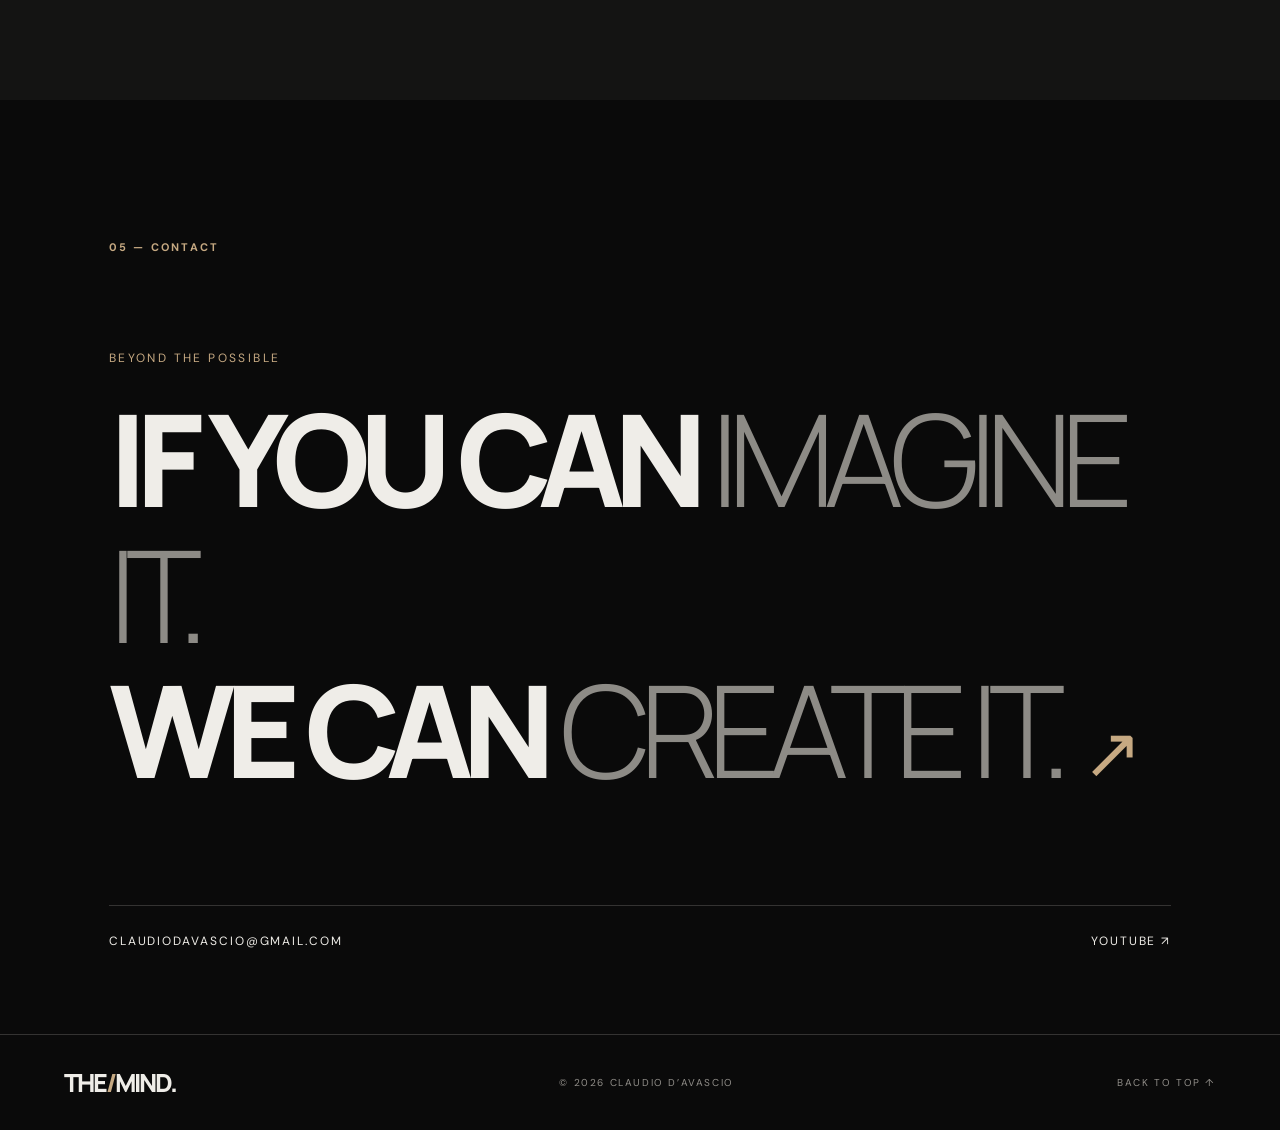
==== commit af131e52: "Update index.html" ====
--- a/index.html
+++ b/index.html
@@ -194,6 +194,7 @@
 <script src="cms-home.js"></script>
 <script src="typography.js"></script>
 <script src="gallery.js"></script>
+  <script src="section-numbers.js"></script>
   
 <script>
 /* THE MIND — Gallery horizontal navigation */
--- a/styles.css
+++ b/styles.css
@@ -20,65 +20,13 @@
 .project-page-hero:before{filter:saturate(.8) contrast(1.12) brightness(.6)}
 @media(max-width:620px){.hero-image{background-position:52% 34%}.project-background{background-position:center center}}
 
-
-/* THE MIND — Gallery compact grid */
-
-.gallery-section .gallery-grid {
-  display: grid;
-  grid-template-columns: repeat(4, minmax(0, 1fr));
-  gap: 10px;
-}
-
-.gallery-section .gallery-grid > .gallery-item,
-.gallery-section .gallery-grid > .gallery-item:nth-child(n) {
-  grid-column: span 1;
-  min-width: 0;
-}
-
-.gallery-section .gallery-grid
-> .gallery-item .gallery-image-wrap,
-.gallery-section .gallery-grid
-> .gallery-item:nth-child(n) .gallery-image-wrap {
-  aspect-ratio: 4 / 3;
-}
-
-.gallery-section .gallery-grid
-> .gallery-item img {
-  width: 100%;
-  height: 100%;
-  object-fit: cover;
-}
-
-/* Tablet: 3 fotografie per riga */
-@media (max-width: 900px) {
-  .gallery-section .gallery-grid {
-    grid-template-columns: repeat(3, minmax(0, 1fr));
-  }
-}
-
-/* Smartphone: 2 fotografie per riga */
-@media (max-width: 620px) {
-  .gallery-section .gallery-grid {
-    grid-template-columns: repeat(2, minmax(0, 1fr));
-    gap: 8px;
-  }
-
-  .gallery-section .gallery-label {
-    padding: 10px 0 17px;
-    flex-direction: column;
-    gap: 3px;
-  }
-
-  .gallery-section .gallery-film {
-    text-align: left;
-     
 /* THE MIND — Horizontal cinematic gallery */
 
 .gallery-section .gallery-grid {
-  display: grid;
-  grid-auto-flow: column;
-  grid-auto-columns: clamp(230px, 25vw, 340px);
-  grid-template-columns: none !important;
+  display: flex;
+  flex-direction: row;
+  flex-wrap: nowrap;
+  align-items: flex-start;
   gap: 12px;
   overflow-x: auto;
   overflow-y: hidden;
@@ -95,8 +43,11 @@
 
 .gallery-section .gallery-grid > .gallery-item,
 .gallery-section .gallery-grid > .gallery-item:nth-child(n) {
-  grid-column: auto !important;
-  width: 100%;
+  display: block;
+  flex: 0 0 clamp(220px, 24vw, 320px);
+  width: clamp(220px, 24vw, 320px);
+  min-width: 0;
+  grid-column: auto;
   scroll-snap-align: start;
 }
 
@@ -104,10 +55,12 @@
 > .gallery-item .gallery-image-wrap,
 .gallery-section .gallery-grid
 > .gallery-item:nth-child(n) .gallery-image-wrap {
-  aspect-ratio: 4 / 3 !important;
+  display: block;
+  width: 100%;
+  aspect-ratio: 4 / 3;
 }
 
-.gallery-section .gallery-grid img {
+.gallery-section .gallery-grid > .gallery-item img {
   width: 100%;
   height: 100%;
   object-fit: cover;
@@ -115,10 +68,24 @@
 
 @media (max-width: 620px) {
   .gallery-section .gallery-grid {
-    grid-auto-columns: 75vw;
     gap: 10px;
+  }
+
+  .gallery-section .gallery-grid > .gallery-item,
+  .gallery-section .gallery-grid > .gallery-item:nth-child(n) {
+    flex: 0 0 75vw;
+    width: 75vw;
+  }
+
+  .gallery-section .gallery-label {
+    padding: 10px 0 17px;
+    flex-direction: column;
+    gap: 3px;
+  }
+
+  .gallery-section .gallery-film {
+    text-align: left;
   }
 }
 
-  }
-}
+
